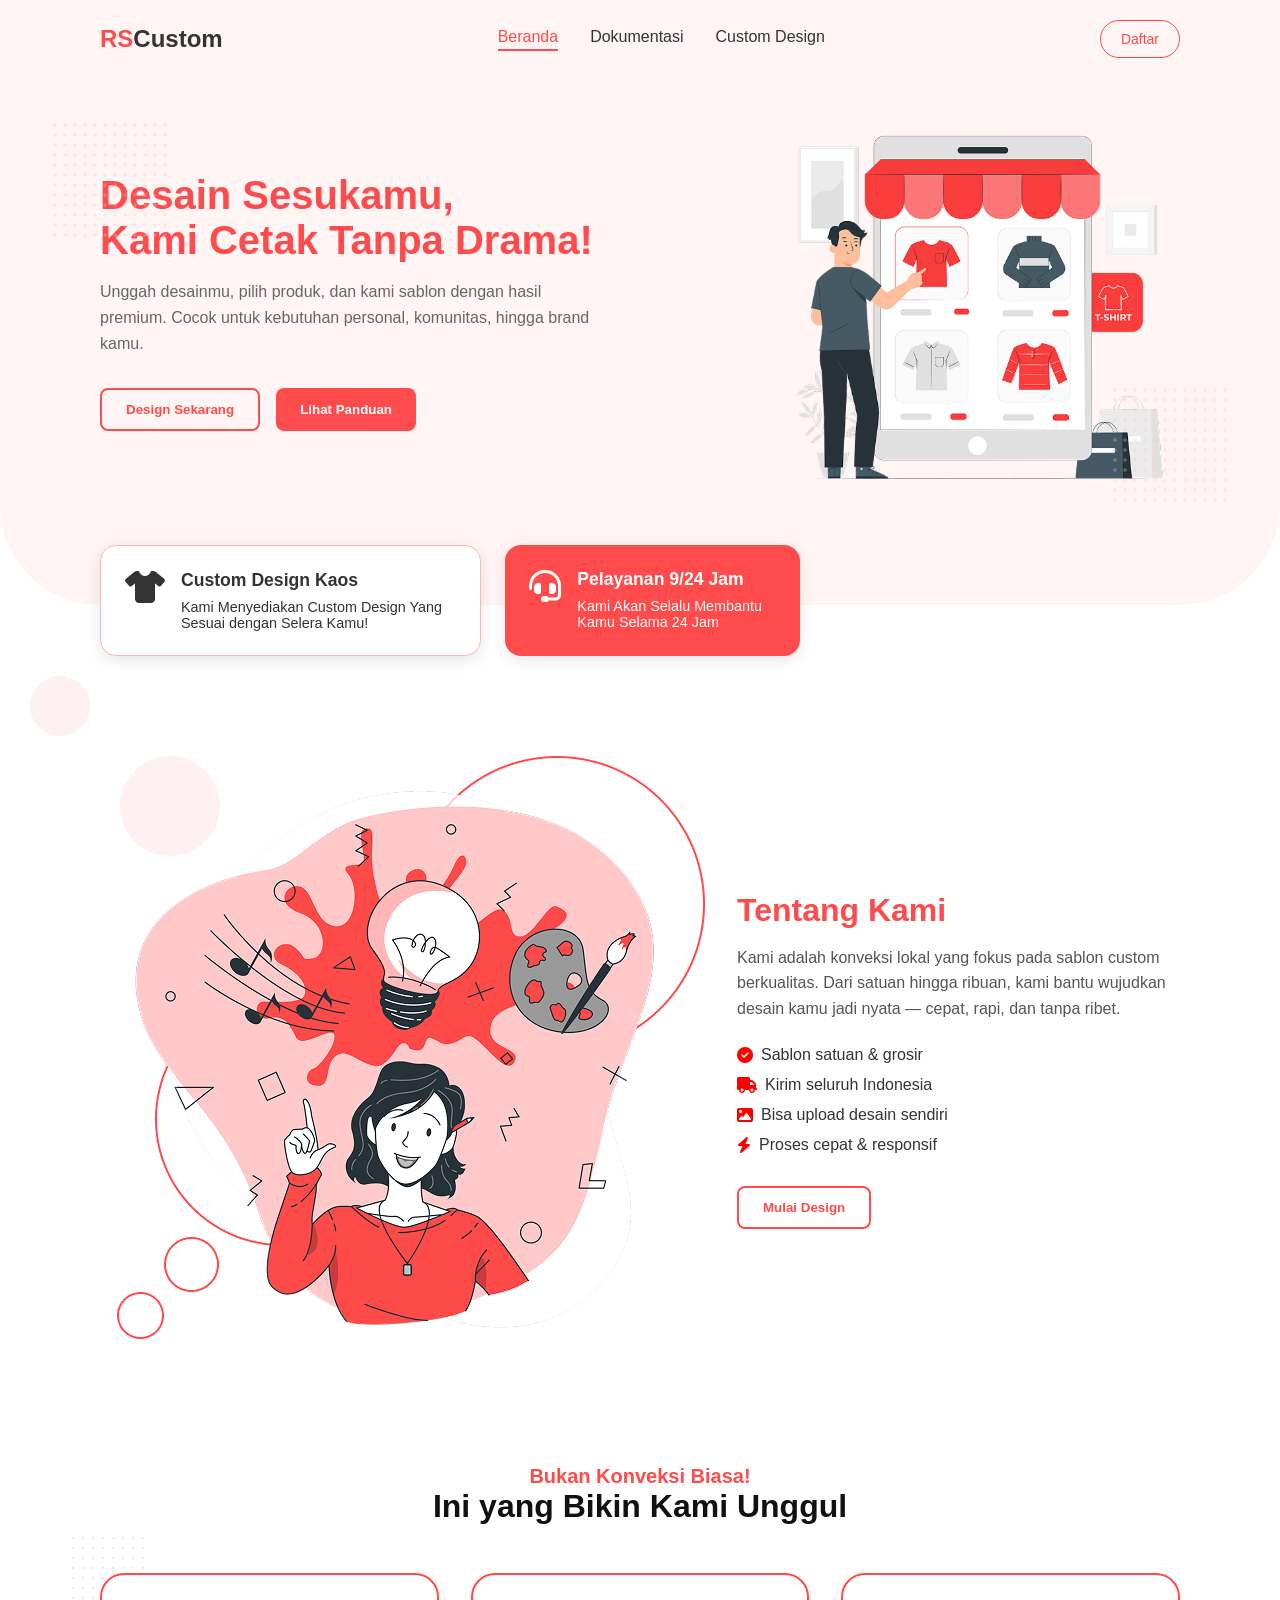
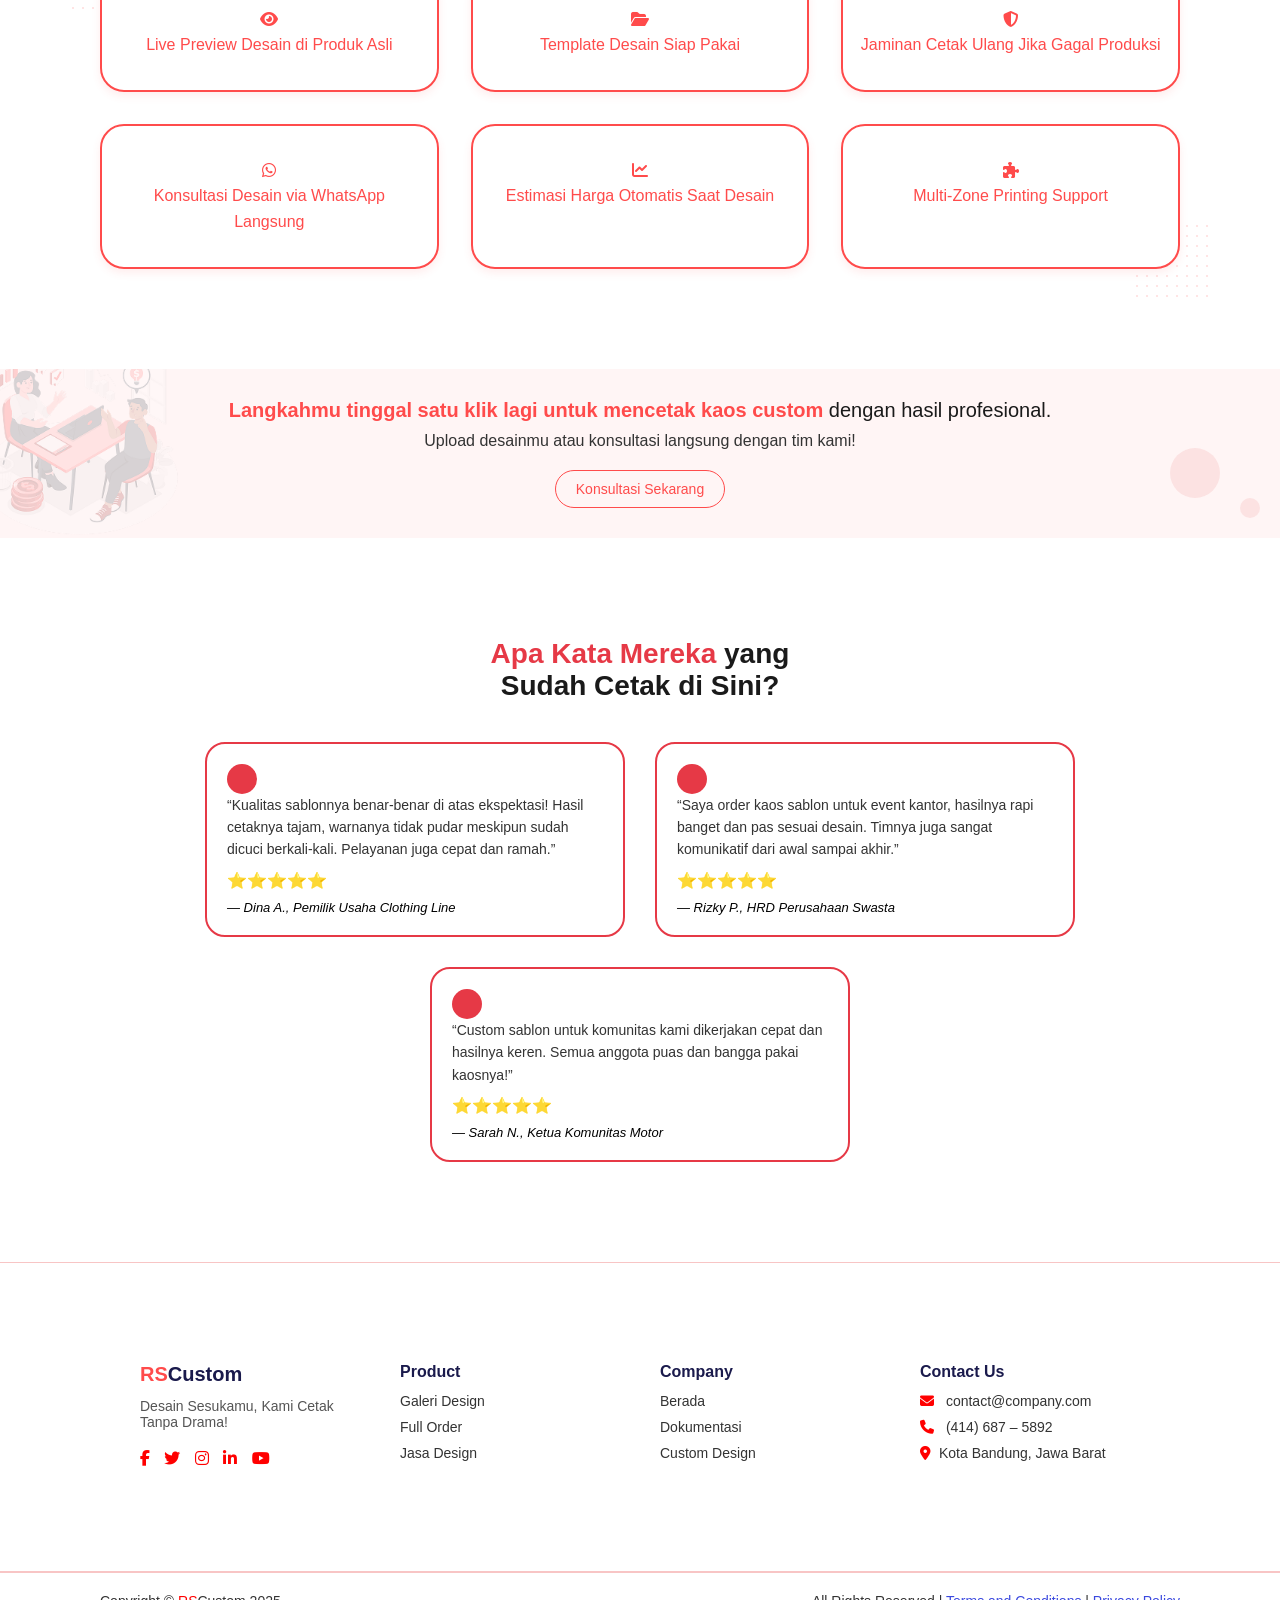
==== index.html @ 7b65262a "feat: update terbaru" ====
<!DOCTYPE html>
<html lang="en">
  <head>
    <meta charset="UTF-8" />
    <meta name="viewport" content="width=device-width, initial-scale=1.0" />
    <title>Beranda | Custom Design</title>
    <link href="./css/style.css" rel="stylesheet" />
    <link href="./css/custom.css" rel="stylesheet" />
    <link href="https://unpkg.com/aos@2.3.1/dist/aos.css" rel="stylesheet" />
    <link
      rel="stylesheet"
      href="https://cdnjs.cloudflare.com/ajax/libs/font-awesome/6.5.0/css/all.min.css"
    />
  </head>
  <body>
    <!--Navbar-->
    <header>
      <nav>
        <div class="logo"><span class="span-logo">RS</span>Custom</div>
        <div class="menu">
          <a href="index.html">Beranda</a>
          <a href="dokumentasi.html">Dokumentasi</a>
          <a href="customDesign.html">Custom Design</a>
        </div>
        <button class="cta-button">Daftar</button>
      </nav>
    </header>

    <!--Hero Section-->
    <section class="hero-section">
      <span class="dot top-left"></span>
      <span class="dot behind-image"></span>

      <div class="hero-text">
        <h1>Desain Sesukamu,<br />Kami Cetak Tanpa Drama!</h1>
        <p>
          Unggah desainmu, pilih produk, dan kami sablon dengan hasil premium.
          Cocok untuk kebutuhan personal, komunitas, hingga brand kamu.
        </p>
        <div class="buttons">
          <button class="btn-outline">Design Sekarang</button>
          <button class="btn-primary">Lihat Panduan</button>
        </div>
      </div>
      <div class="hero-image">
        <img src="./assets/shope.png" alt="Hero Illustration" />
      </div>
    </section>

    <!-- Cards -->
    <div class="cards-hero">
      <div class="card">
        <div class="icon red-icon-bg">
          <i class="fas fa-tshirt"></i>
        </div>
        <div class="text">
          <h3>Custom Design Kaos</h3>
          <p>Kami Menyediakan Custom Design Yang Sesuai dengan Selera Kamu!</p>
        </div>
      </div>
      <div class="card red">
        <div class="icon red-icon-bg">
          <i class="fas fa-headset"></i>
        </div>
        <div class="text">
          <h3>Pelayanan 9/24 Jam</h3>
          <p>Kami Akan Selalu Membantu Kamu Selama 24 Jam</p>
        </div>
      </div>
    </div>

    <!--Tentang Section-->
    <section class="tentang-section">
      <span class="dot-blob size-1 pos-a" data-aos="fade-up"></span>
      <span class="dot-blob size-2 pos-b" data-aos="fade-up"></span>
      <span class="dot-blob size-3 pos-c" data-aos="fade-up"></span>

      <div class="tentang-container">
        <div class="tentang-image" data-aos="fade-up">
          <img src="./assets/tentang.png" alt="Tentang Kami" />
        </div>
        <div class="tentang-text">
          <h2 data-aos="fade-up">Tentang Kami</h2>
          <p data-aos="fade-up">
            Kami adalah konveksi lokal yang fokus pada sablon custom
            berkualitas. Dari satuan hingga ribuan, kami bantu wujudkan desain
            kamu jadi nyata — cepat, rapi, dan tanpa ribet.
          </p>
          <ul class="tentang-list" data-aos="fade-up">
            <li><i class="fas fa-check-circle"></i> Sablon satuan & grosir</li>
            <li><i class="fas fa-truck"></i> Kirim seluruh Indonesia</li>
            <li><i class="fas fa-image"></i> Bisa upload desain sendiri</li>
            <li><i class="fas fa-bolt"></i> Proses cepat & responsif</li>
          </ul>
          <button class="btn-outline" data-aos="fade-up">Mulai Design</button>
        </div>
      </div>
    </section>

    <!-- Fitur Section -->
    <section class="fitur-section">
      <div class="fitur-container">
        <div class="fitur-header" data-aos="fade-up">
          <h3><span>Bukan Konveksi Biasa!</span></h3>
          <h2>Ini yang Bikin Kami Unggul</h2>
        </div>

        <div class="fitur-grid">
          <div class="fitur-card" data-aos="fade-up">
            <i class="fas fa-eye"></i><br />
            Live Preview Desain di Produk Asli
          </div>
          <div class="fitur-card" data-aos="fade-up">
            <i class="fas fa-folder-open"></i><br />
            Template Desain Siap Pakai
          </div>
          <div class="fitur-card" data-aos="fade-up">
            <i class="fas fa-shield-alt"></i><br />
            Jaminan Cetak Ulang Jika Gagal Produksi
          </div>
          <div class="fitur-card" data-aos="fade-up">
            <i class="fab fa-whatsapp"></i><br />
            Konsultasi Desain via WhatsApp Langsung
          </div>
          <div class="fitur-card" data-aos="fade-up">
            <i class="fas fa-chart-line"></i><br />
            Estimasi Harga Otomatis Saat Desain
          </div>
          <div class="fitur-card" data-aos="fade-up">
            <i class="fas fa-puzzle-piece"></i><br />
            Multi-Zone Printing Support
          </div>
        </div>

        <!-- Dot Background -->
        <div class="dot-pattern left"></div>
        <div class="dot-pattern right"></div>
      </div>
    </section>

    <!-- CTA Section -->
    <section class="cta-section">
      <div class="cta-content">
        <h2 data-aos="fade-up">
          <span class="highlight"
            >Langkahmu tinggal satu klik lagi untuk mencetak kaos custom</span
          >
          dengan hasil profesional.
        </h2>
        <p data-aos="fade-up">Upload desainmu atau konsultasi langsung dengan tim kami!</p>
        <button class="cta-button" data-aos="fade-up">Konsultasi Sekarang</button>
      </div>

      <img
        src="./assets/consult.png"
        alt="Ilustrasi Konsultasi"
        class="cta-image"
      />

      <div class="bubble-group">
        <div class="bubble small"></div>
        <div class="bubble medium"></div>
        <div class="bubble large"></div>
      </div>
    </section>

    <!-- Testimoni Section -->
    <section class="testimoni-section">
      <div class="testimoni-header">
        <h2 data-aos="fade-up">
          <span class="highlight">Apa Kata Mereka</span> yang<br />Sudah Cetak
          di Sini?
        </h2>
      </div>

      <div class="testimoni-list">
        <!-- Testimoni 1 -->
        <div class="testimoni-card"data-aos="fade-up">
          <div class="circle"></div>
          <p class="message">
            “Kualitas sablonnya benar-benar di atas ekspektasi! Hasil cetaknya
            tajam, warnanya tidak pudar meskipun sudah dicuci berkali-kali.
            Pelayanan juga cepat dan ramah.”
          </p>
          <div class="rating">⭐⭐⭐⭐⭐</div>
          <p class="author">— Dina A., Pemilik Usaha Clothing Line</p>
        </div>

        <!-- Testimoni 2 -->
        <div class="testimoni-card" data-aos="fade-up">
          <div class="circle"></div>
          <p class="message">
            “Saya order kaos sablon untuk event kantor, hasilnya rapi banget dan
            pas sesuai desain. Timnya juga sangat komunikatif dari awal sampai
            akhir.”
          </p>
          <div class="rating">⭐⭐⭐⭐⭐</div>
          <p class="author">— Rizky P., HRD Perusahaan Swasta</p>
        </div>

        <!-- Testimoni 3 -->
        <div class="testimoni-card" data-aos="fade-up">
          <div class="circle"></div>
          <p class="message">
            “Custom sablon untuk komunitas kami dikerjakan cepat dan hasilnya
            keren. Semua anggota puas dan bangga pakai kaosnya!”
          </p>
          <div class="rating">⭐⭐⭐⭐⭐</div>
          <p class="author">— Sarah N., Ketua Komunitas Motor</p>
        </div>
      </div>
    </section>

    <!-- Contact Section -->
    <section class="contact-section">
      <div class="container">
        <div class="footer-grid">
          <!-- Logo & Social Media -->
          <div class="footer-col">
            <h3 class="logo"><span class="footer-span">RS</span>Custom</h3>
            <p>Desain Sesukamu, Kami Cetak Tanpa Drama!</p>
            <div class="social-icons">
              <a href="#" title="Facebook"><i class="fab fa-facebook-f"></i></a>
              <a href="#" title="Twitter"><i class="fab fa-twitter"></i></a>
              <a href="#" title="Instagram"><i class="fab fa-instagram"></i></a>
              <a href="#" title="LinkedIn"
                ><i class="fab fa-linkedin-in"></i
              ></a>
              <a href="#" title="YouTube"><i class="fab fa-youtube"></i></a>
            </div>
          </div>

          <!-- Product Links -->
          <div class="footer-col">
            <h4>Product</h4>
            <ul>
              <li><a href="#">Galeri Design</a></li>
              <li><a href="#">Full Order</a></li>
              <li><a href="#">Jasa Design</a></li>
            </ul>
          </div>

          <!-- Company Links -->
          <div class="footer-col">
            <h4>Company</h4>
            <ul>
              <li><a href="#">Berada</a></li>
              <li><a href="#">Dokumentasi</a></li>
              <li><a href="#">Custom Design</a></li>
            </ul>
          </div>

          <!-- Contact Info -->
          <div class="footer-col">
            <h4>Contact Us</h4>
            <ul class="contact-info">
              <li><i class="fas fa-envelope"></i> contact@company.com</li>
              <li><i class="fas fa-phone"></i> (414) 687 – 5892</li>
              <li>
                <i class="fas fa-map-marker-alt"></i>Kota Bandung, Jawa Barat
              </li>
            </ul>
          </div>
        </div>
      </div>
    </section>

    <!-- Footer -->
    <footer class="footer-section">
      <div class="container-footer footer-bottom">
        <p>Copyright © <span class="footer-text">RS</span>Custom 2025</p>
        <p>
          All Rights Reserved | <a href="#">Terms and Conditions</a> |
          <a href="#">Privacy Policy</a>
        </p>
      </div>
    </footer>

    <!--Script-->
    <script src="./js/index.js"></script>
    <script src="https://unpkg.com/aos@2.3.1/dist/aos.js"></script>
    <script>
      AOS.init(
        {
            duration: 400,
            easing: 'ease',
            once: false,
            delay: 0,
        }
      );
    </script>
  </body>
</html>
---- css/style.css ----
body {
    background-color: #fff;
    color: #333;
    font-family: Arial, sans-serif;
}

.hero-section {
    background-color: #fff5f5;
    border-bottom-left-radius: 100px;
    border-bottom-right-radius: 100px;
    padding: 100px;
    display: flex;
    justify-content: space-between;
    align-items: center;
    flex-wrap: wrap;
    position: relative;
    overflow: hidden;
}

.hero-text {
    max-width: 500px;
}

.hero-text h1 {
    font-size: 2.5rem;
    color: #FF4B4B;
    margin-bottom: 1rem;
}

.hero-text p {
    font-size: 1rem;
    color: #666;
    margin-bottom: 2rem;
    line-height: 1.6;
}

.hero-section .dot {
    position: absolute;
    background-image: radial-gradient(#ffc2c2 20%, transparent 30%);
    background-size: 10px 10px;
    width: 120px;
    height: 120px;
    opacity: 0.3;
    z-index: 0;
}

.hero-section .dot.top-left {
    top: 120px;
    left: 50px;
}

.hero-section .dot.behind-image {
    right: 50px;
    bottom: 100px;
}

.buttons {
    display: flex;
    gap: 1rem;
}

.btn-primary {
    background-color: #FF4B4B;
    color: white;
    padding: 0.75rem 1.5rem;
    border: none;
    border-radius: 8px;
    font-weight: bold;
    cursor: pointer;
    transition: 0.3s;
}

.btn-primary:hover {
    background-color: #e84343;
}

.btn-outline {
    background-color: white;
    color: #FF4B4B;
    padding: 0.75rem 1.5rem;
    border: 2px solid #FF4B4B;
    border-radius: 8px;
    font-weight: bold;
    cursor: pointer;
    transition: 0.3s;
}

.btn-outline:hover {
    background-color: #ffe6e6;
}

.hero-image img {
    max-width: 400px;
    width: 100%;
}

/*Cards*/

.cards-hero {
    display: flex;
    gap: 1.5rem;
    position: relative;
    z-index: 20;
    margin: -60px 0 0 100px;
    max-width: 700px;
    flex-wrap: nowrap;
}

.card {
    background-color: white;
    border-radius: 16px;
    padding: 1.5rem;
    box-shadow: 0 4px 16px rgba(0,0,0,0.1);
    display: flex;
    align-items: flex-start;
    gap: 1rem;
    border: 1px solid #ffb6b6;
    flex: 1 1 auto;
    min-width: 0;
}

.card.red {
    background-color: #FF4B4B;
    color: white;
    border: none;
}

.card .icon {
    font-size: 2rem;
}


.card .text h3 {
    font-size: 1.1rem;
    margin-bottom: 0.5rem;
}

.card .text p {
    font-size: 0.9rem;
}


/*Tentang*/

.tentang-section {
    padding: 100px;
    background-color: #fff;
    position: relative;
    z-index: 10;
}

.dot-blob {
    position: absolute;
    background-color: rgba(255, 75, 75, 0.08);
    border-radius: 50%;
    z-index: 0;
}

.size-1 { width: 60px; height: 60px; }
.size-2 { width: 100px; height: 100px; }
.size-3 { width: 160px; height: 160px; }

.pos-a { top: 20px; left: 30px; }
.pos-b { top: 100px; left: 120px; }
.pos-c { bottom: 40px; right: 80px; }

.tentang-container {
    display: flex;
    align-items: center;
    justify-content: space-between;
    gap: 2rem;
    flex-wrap: wrap;
}

.tentang-image img {
    max-width: 100%;
    height: auto;
}

.tentang-text {
    flex: 1;
    max-width: 500px;
}

.tentang-text h2 {
    font-size: 2rem;
    color: #ff4b4b;
    margin-bottom: 1rem;
}

.tentang-text p {
    font-size: 1rem;
    line-height: 1.6;
    color: #555;
    margin-bottom: 1.5rem;
}

.tentang-list {
    list-style: none;
    padding: 0;
    margin: 0 0 2rem 0;
}

.tentang-list li {
    font-size: 1rem;
    margin-bottom: 0.75rem;
    display: flex;
    align-items: center;
    gap: 0.5rem;
}

.tentang-list i {
    color: red
}

.btn-outline {
    border: 2px solid #ff4b4b;
    padding: 0.75rem 1.5rem;
    border-radius: 8px;
    background: transparent;
    color: #ff4b4b;
    font-weight: bold;
    cursor: pointer;
    transition: 0.3s;
}

.btn-outline:hover {
    background-color: #ff4b4b;
    color: #fff;
}

/*Fitur*/

.fitur-section {
  position: relative;
  padding: 100px ;
  padding-top:0px;
  background-color: #fff;
  overflow: hidden;
  z-index: 1;
}

.fitur-container {
  max-width: 1200px;
  margin: 0 auto;
  position: relative;
}

.fitur-header {
  text-align: center;
  margin-bottom: 3rem;
}

.fitur-header h3 span {
  color: #ff4b4b;
  font-weight: 700;
  font-size: 1.25rem;
}

.fitur-header h2 {
  font-size: 2rem;
  font-weight: 600;
  color: #111;
}

.fitur-grid {
  display: grid;
  grid-template-columns: repeat(auto-fit, minmax(280px, 1fr));
  gap: 2rem;
  z-index: 1;
  position: relative;
}

.fitur-card {
  background-color: white;
  border: 2px solid #ff4b4b;
  border-radius: 1.5rem;
  text-align: center;
  padding: 2rem 1rem;
  font-weight: 500;
  color: #ff4b4b;
  box-shadow: 0 4px 8px rgba(255, 75, 75, 0.1);
  transition: transform 0.3s;
  line-height: 1.6;
}

.fitur-card:hover {
  transform: translateY(-5px);
}

.dot-pattern {
  position: absolute;
  width: 80px;
  height: 80px;
  background-image: radial-gradient(rgba(255, 75, 75, 0.15) 20%, transparent 20%);
  background-size: 10px 10px;
  z-index: 0;
}

.dot-pattern.left {
  top: 100px;
  left: 0;
  transform: translate(-40%, -40%);
}

.dot-pattern.right {
  bottom: 0;
  right: 0;
  transform: translate(40%, 40%);
}

/*Testimoni*/

.testimoni-section {
  background-color: #fff;
  padding: 100px 100px;
  text-align: center;
}

.testimoni-header h2 {
  font-size: 28px;
  margin-bottom: 40px;
  color: #1a1a1a;
}

.testimoni-header .highlight {
  color: #e63946;
  font-weight: bold;
}

.testimoni-list {
  display: flex;
  flex-wrap: wrap;
  justify-content: center;
  gap: 30px;
}

.testimoni-card {
  border: 2px solid #e63946;
  border-radius: 20px;
  padding: 20px;
  max-width: 420px;
  text-align: left;
  position: relative;
  background-color: white;
}

.circle {
  width: 30px;
  height: 30px;
  background-color: #e63946;
  border-radius: 50%;
  position: absolute;
  top: 20px;
  left: 20px;
}

.message {
  font-size: 14px;
  line-height: 1.6;
  color: #333;
  margin: 30px 0 10px 0;
}

.rating {
  font-size: 16px;
  color: #f4b400;
  margin-bottom: 10px;
}

.author {
  font-size: 13px;
  font-style: italic;
  color: #000;
}
---- css/custom.css ----
* {
    margin: 0;
    padding: 0;
    box-sizing: border-box;
    font-family: Arial, Helvetica, sans-serif;
}

/*Navbar*/

header {
  width: 100%;
  position: fixed;;
  top: 0;
  z-index: 999;
  background-color: transparent;
  transition: background-color 0.3s ease, box-shadow 0.3s ease;
}

header.scrolled {
  background-color: #ffffff;
  box-shadow: 0 2px 4px rgba(0,0,0,0.1);
}

nav {
    max-width: auto;
    margin: 0 auto;
    padding: 20px 100px;
    display: flex;
    align-items: center;
    justify-content: space-between;
    flex-wrap: wrap;
}

.logo {
    font-weight: bold;
    font-size: 1.5rem;
    color: #333;
}

.span-logo{
    color: #FF4B4B;
}

.menu {
    display: flex;
    gap: 2rem;
}

.menu a {
  position: relative;
  text-decoration: none;
  color: #333;
  font-size: 1rem;
  transition: color 0.3s;
  padding-bottom: 5px;
}

.menu a::after {
  content: '';
  position: absolute;
  left: 0;
  bottom: 0;
  height: 2px;
  width: 0;
  background-color: #FF4B4B;
  transition: width 0.3s ease-in-out;
}

.menu a:hover::after {
  width: 100%;
}

.menu a.active {
  color: #FF4B4B;
}

.menu a.active::after {
  content: '';
  position: absolute;
  left: 0;
  bottom: 0;
  height: 2px;
  width: 100%;
  background-color: #FF4B4B;
}

.cta-button {
    background-color: transparent;
    color: #FF4B4B;
    padding: 10px 50px;
    border: 2px solid #FF4B4B;
    border-radius: 10px;
    font-size: 1rem;
    cursor: pointer;
    transition: background-color 0.3s, color 0.3s;
}

.cta-button:hover {
    background-color: #FF4B4B;
    color: white; 
}

/*CTA*/

.warp-cta{
  padding: 100px 0px;
}

.cta-section {
  position: relative;
  background-color: #fff5f5;
  padding:30px 20px;
  overflow: hidden;
  text-align: center;
}

.cta-content {
  max-width: auto;
  margin: 0 auto;
  position: relative;
  z-index: 2;
}

.cta-content h2 {
  font-size: 20px;
  font-weight: normal;
  color: #1a1a1a;
  margin-bottom: 10px;
}

.cta-content .highlight {
  color: #ff4b4b;
  font-weight: bold;
}

.cta-content p {
  font-size: 16px;
  color: #333;
  margin-bottom: 20px;
}

.cta-button {
  padding: 10px 20px;
  border: 1px solid #ff4b4b;
  background: transparent;
  color: #ff4b4b;
  border-radius: 9999px;
  cursor: pointer;
  transition: all 0.3s ease;
  font-size: 14px;
}

.cta-button:hover {
  background-color: #e63946;
  color: white;
}

.cta-image {
  position: absolute;
  bottom: 0;
  left: 0;
  width: 180px;
  z-index: 1;
}

.bubble-group {
  position: absolute;
  bottom: 0;
  right: 0;
  z-index: 1;
}

.bubble {
  position: absolute;
  background-color: #fbdada;
  border-radius: 50%;
  opacity: 0.7;
}

.bubble.small {
  width: 10px;
  height: 10px;
  top: 10px;
  right: 10px;
}

.bubble.medium {
  width: 20px;
  height: 20px;
  bottom: 20px;
  right: 20px;
}

.bubble.large {
  width: 50px;
  height: 50px;
  bottom: 40px;
  right: 60px;
}


/* Contact Section */

.contact-section {
  background: #fff;
  border-top: 1px solid #f8c5c5;
  border-bottom: 1px solid #f8c5c5;
  padding: 100px;
}

.container {
  max-width: 1200px;
  margin: 0 auto;
  padding: 0 40px;
}

.footer-grid {
  display: grid;
  grid-template-columns: repeat(auto-fit, minmax(200px, 1fr));
  gap: 40px;
}

.footer-span{
  color:#FF4B4B;
}

.footer-col h3.logo {
  font-size: 20px;
  font-weight: bold;
  color: #1a1a4c;
  margin-bottom: 12px;
}

.footer-col h4 {
  font-size: 16px;
  font-weight: bold;
  color: #1a1a4c;
  margin-bottom: 12px;
}

.footer-col p {
  font-size: 14px;
  color: #555;
  margin-bottom: 20px;
}

.footer-col ul {
  list-style: none;
  padding: 0;
}

.footer-col ul li {
  margin-bottom: 10px;
  font-size: 14px;
  color: #333;
}

.footer-col ul li a {
  text-decoration: none;
  color: #333;
  transition: color 0.3s;
}

.footer-col ul li a:hover {
  color: #e63946;
}

.contact-info i {
  margin-right: 8px;
  color: red;
}

.social-icons a {
  margin-right: 10px;
  color: red;
  font-size: 16px;
  display: inline-block;
  transition: transform 0.3s, color 0.3s;
}

.social-icons a:hover {
  color: #e63946;
  transform: scale(1.1);
}


/* Footer Section */

.footer-section {
  background: #fff;
  padding: 20px 100px;
  text-align: center;
  border-top: 1px solid #f8c5c5;
  font-size: 14px;
}

.container-footer{
  display: flex;
  flex-direction: row;
  align-items: center;
  justify-content: space-between;
  gap: 20px
}

.footer-section a {
  color: #3b49df;
  text-decoration: none;
}

.footer-text{
  color: red;
}
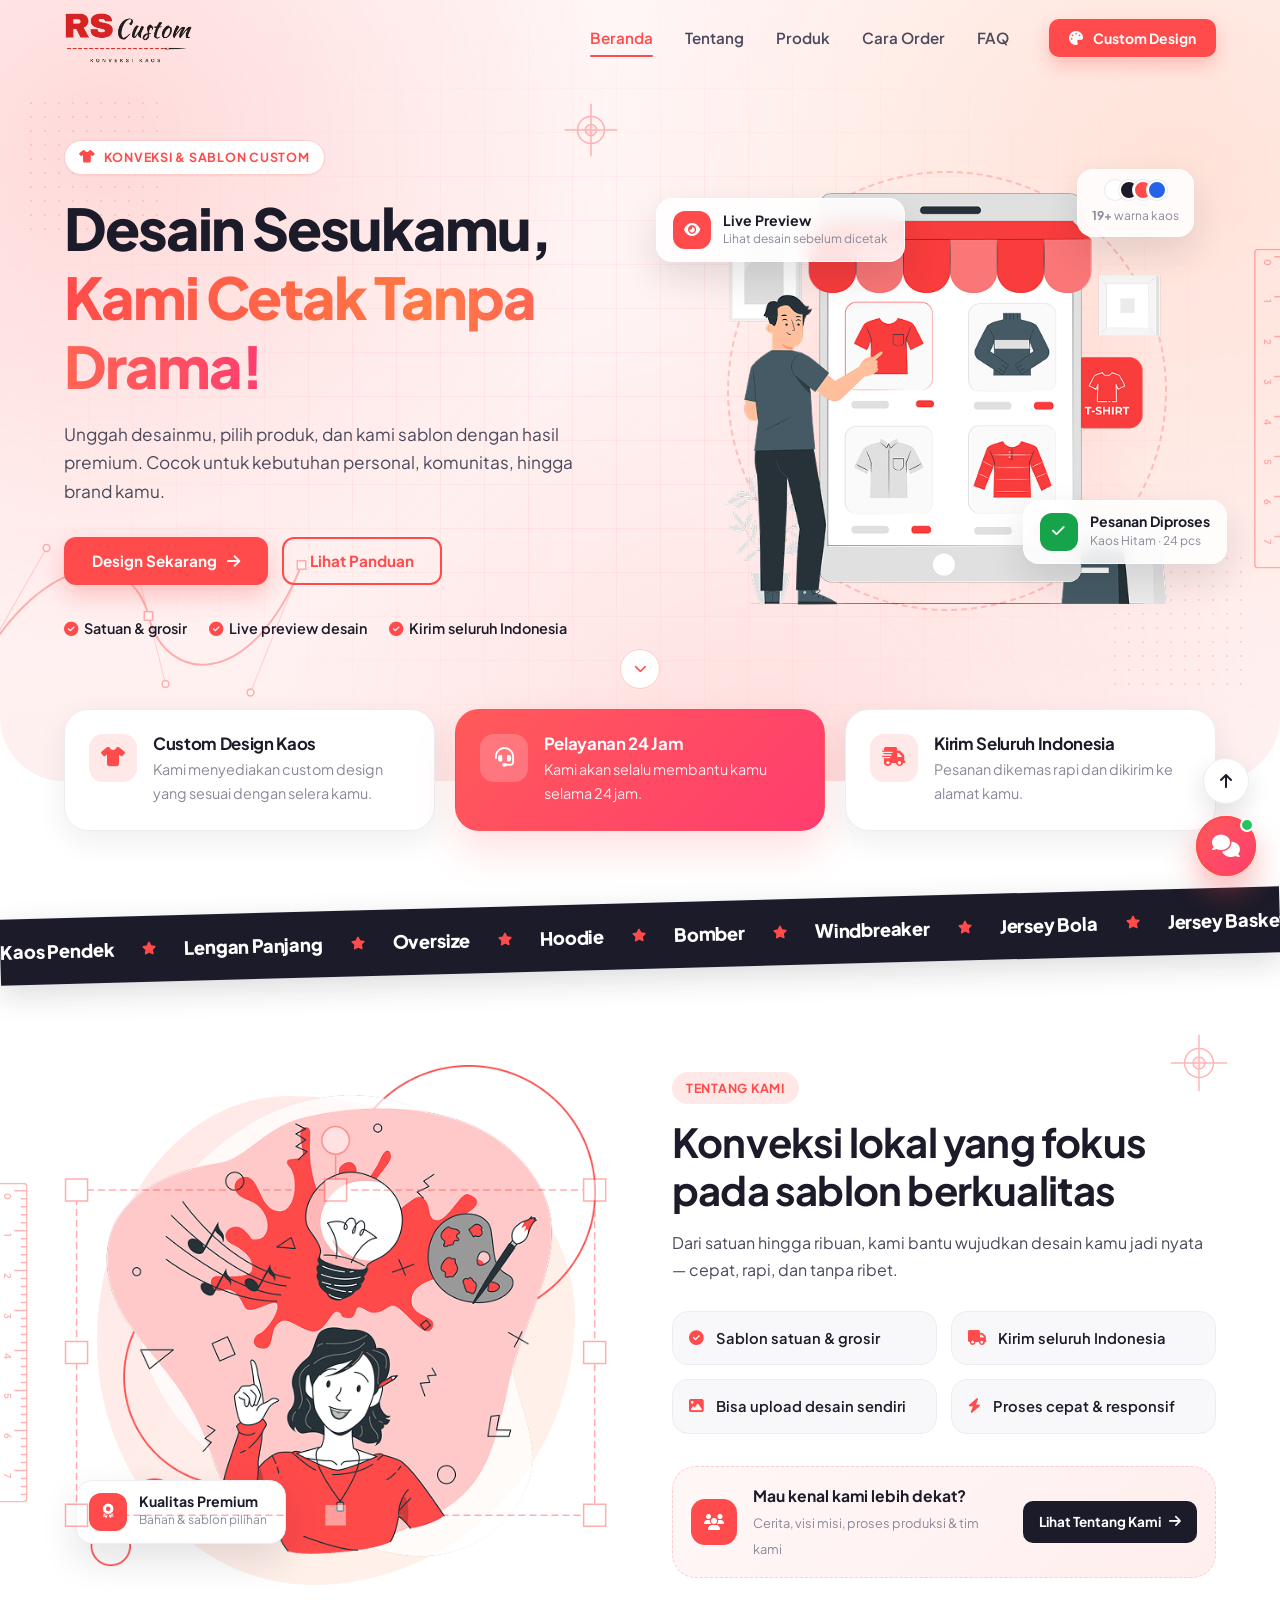
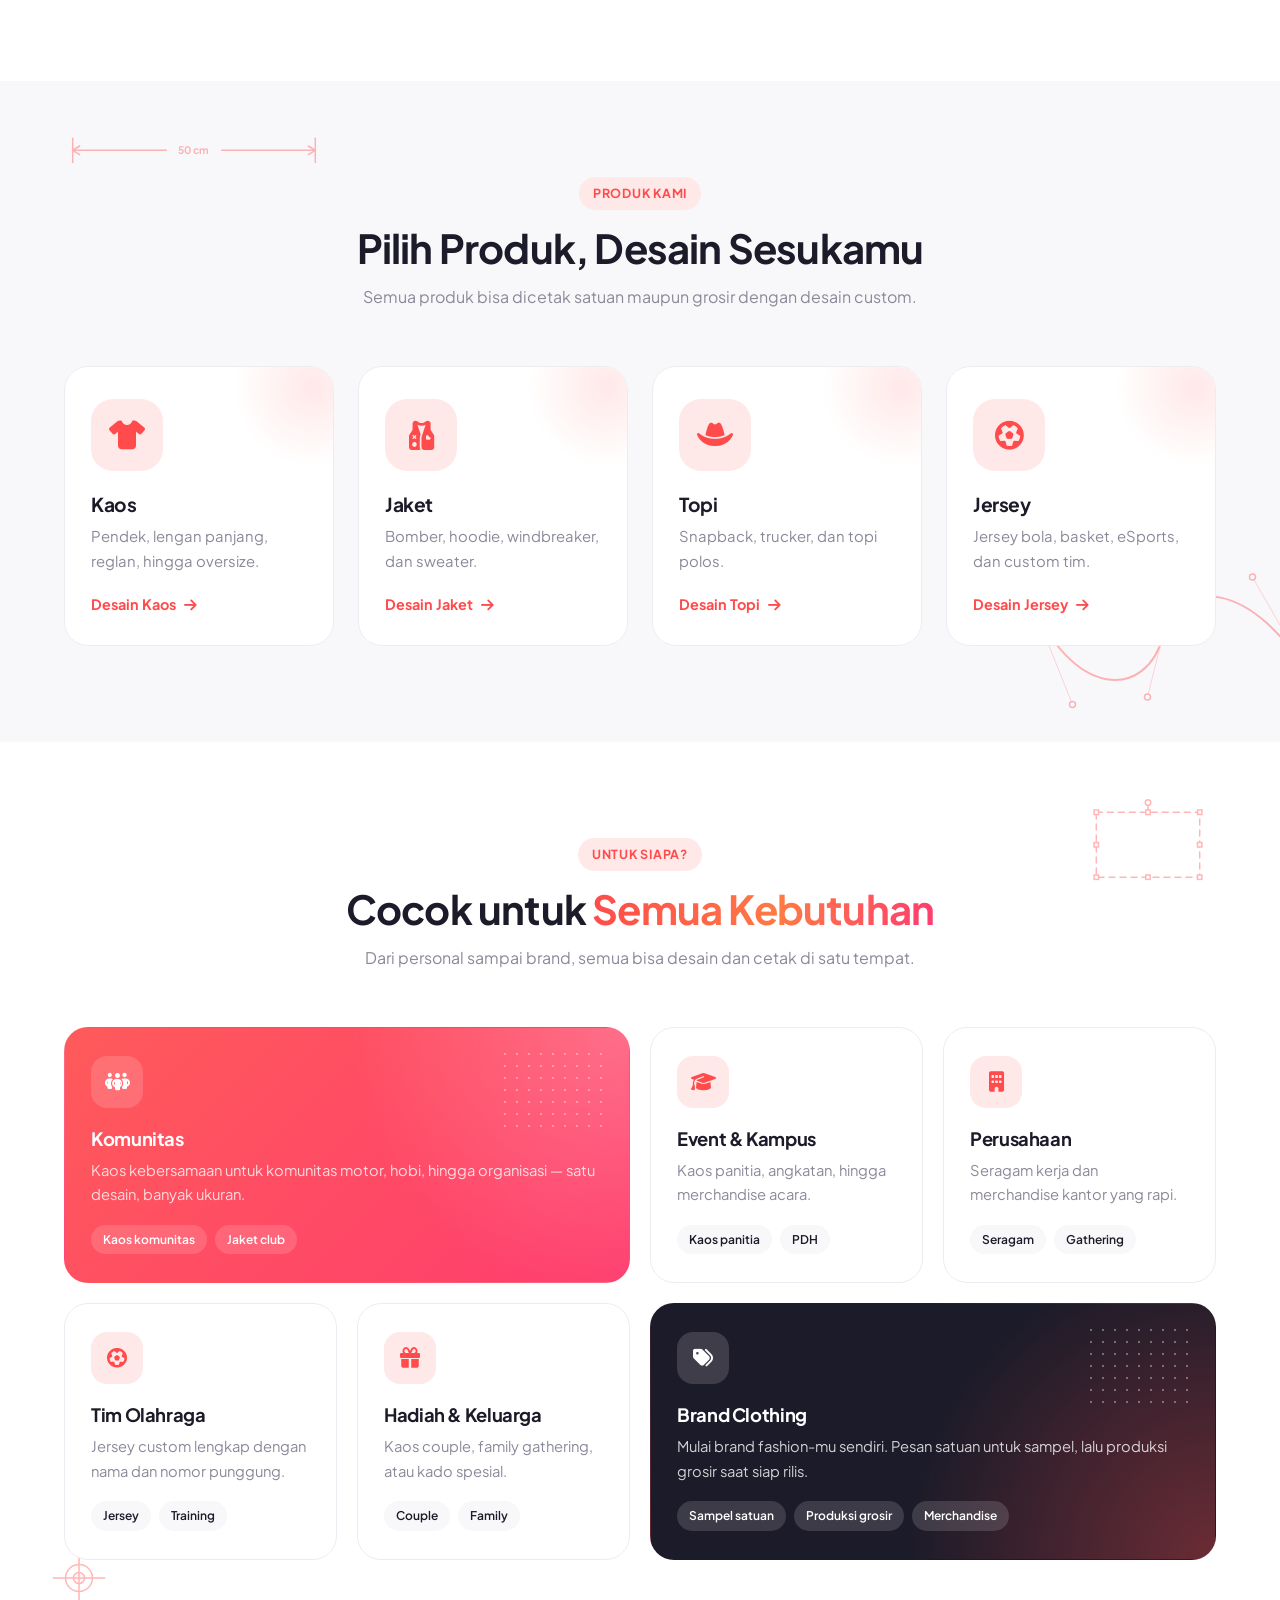
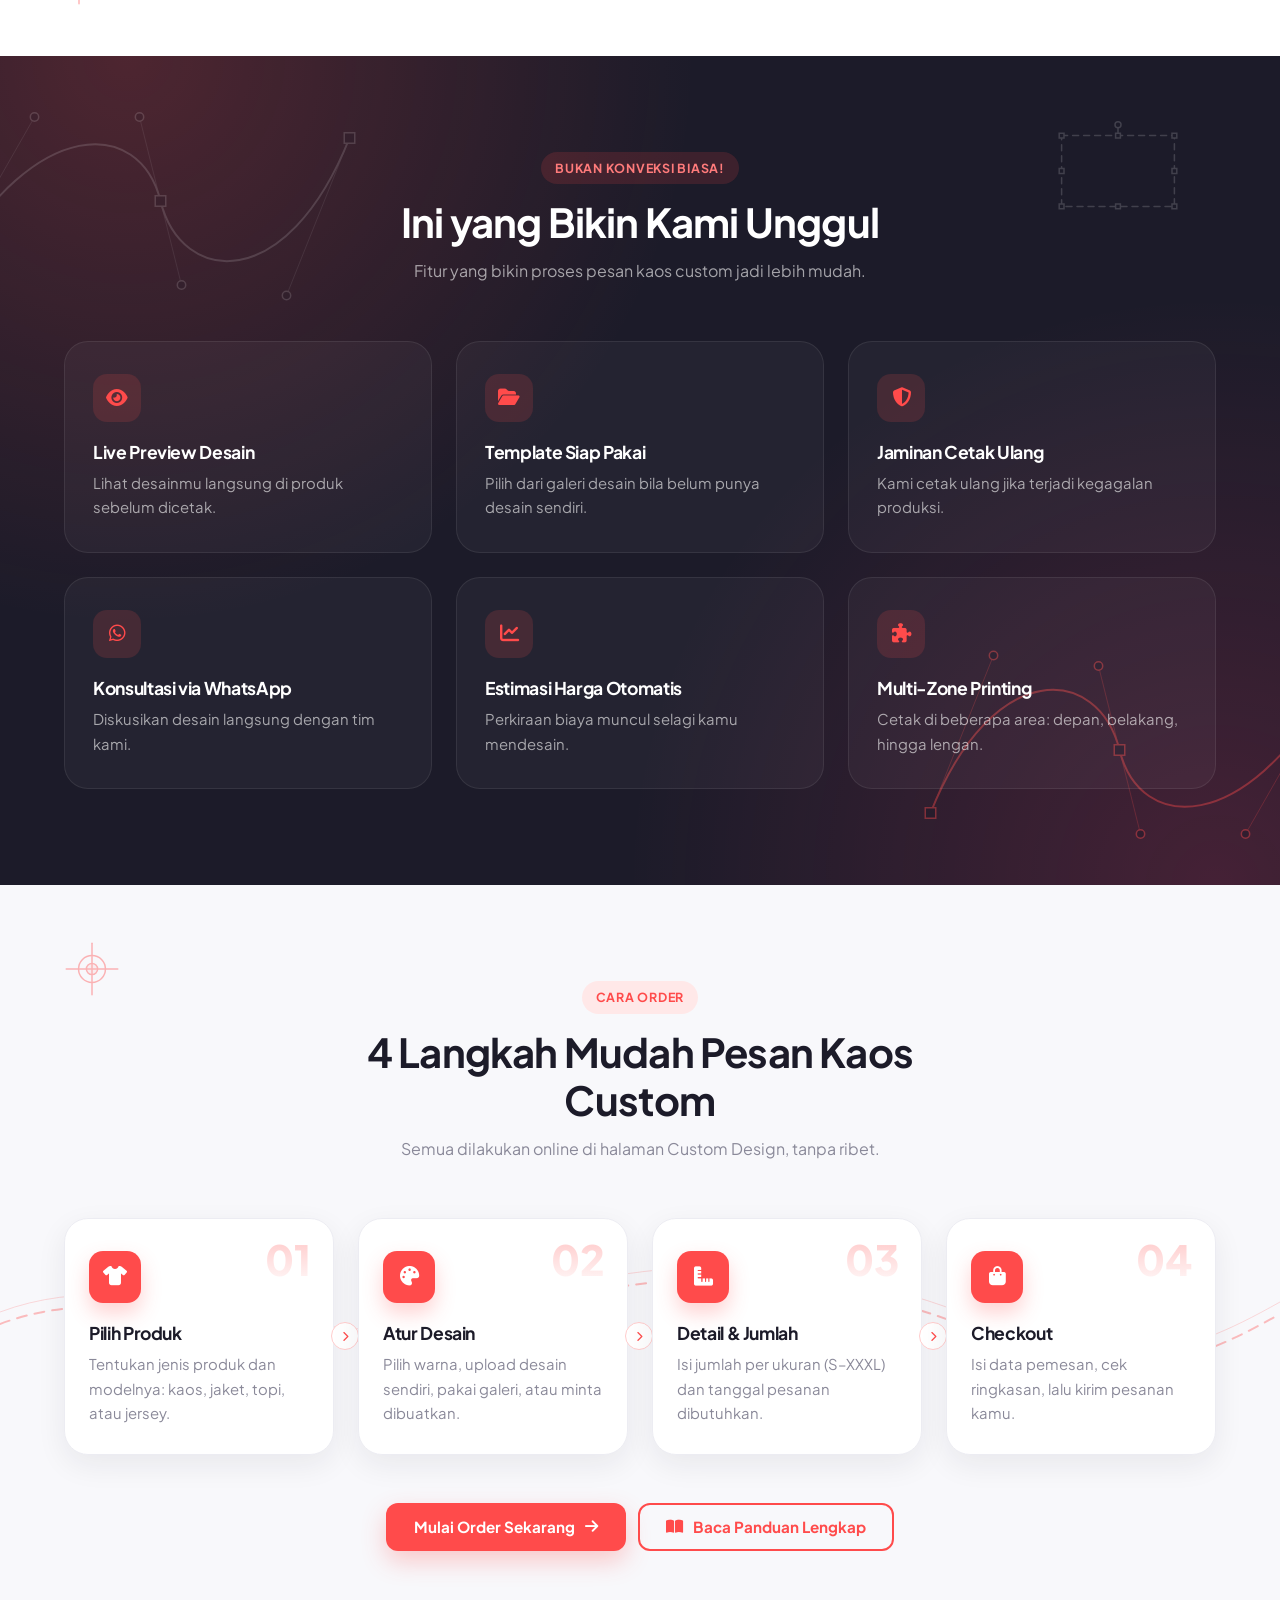
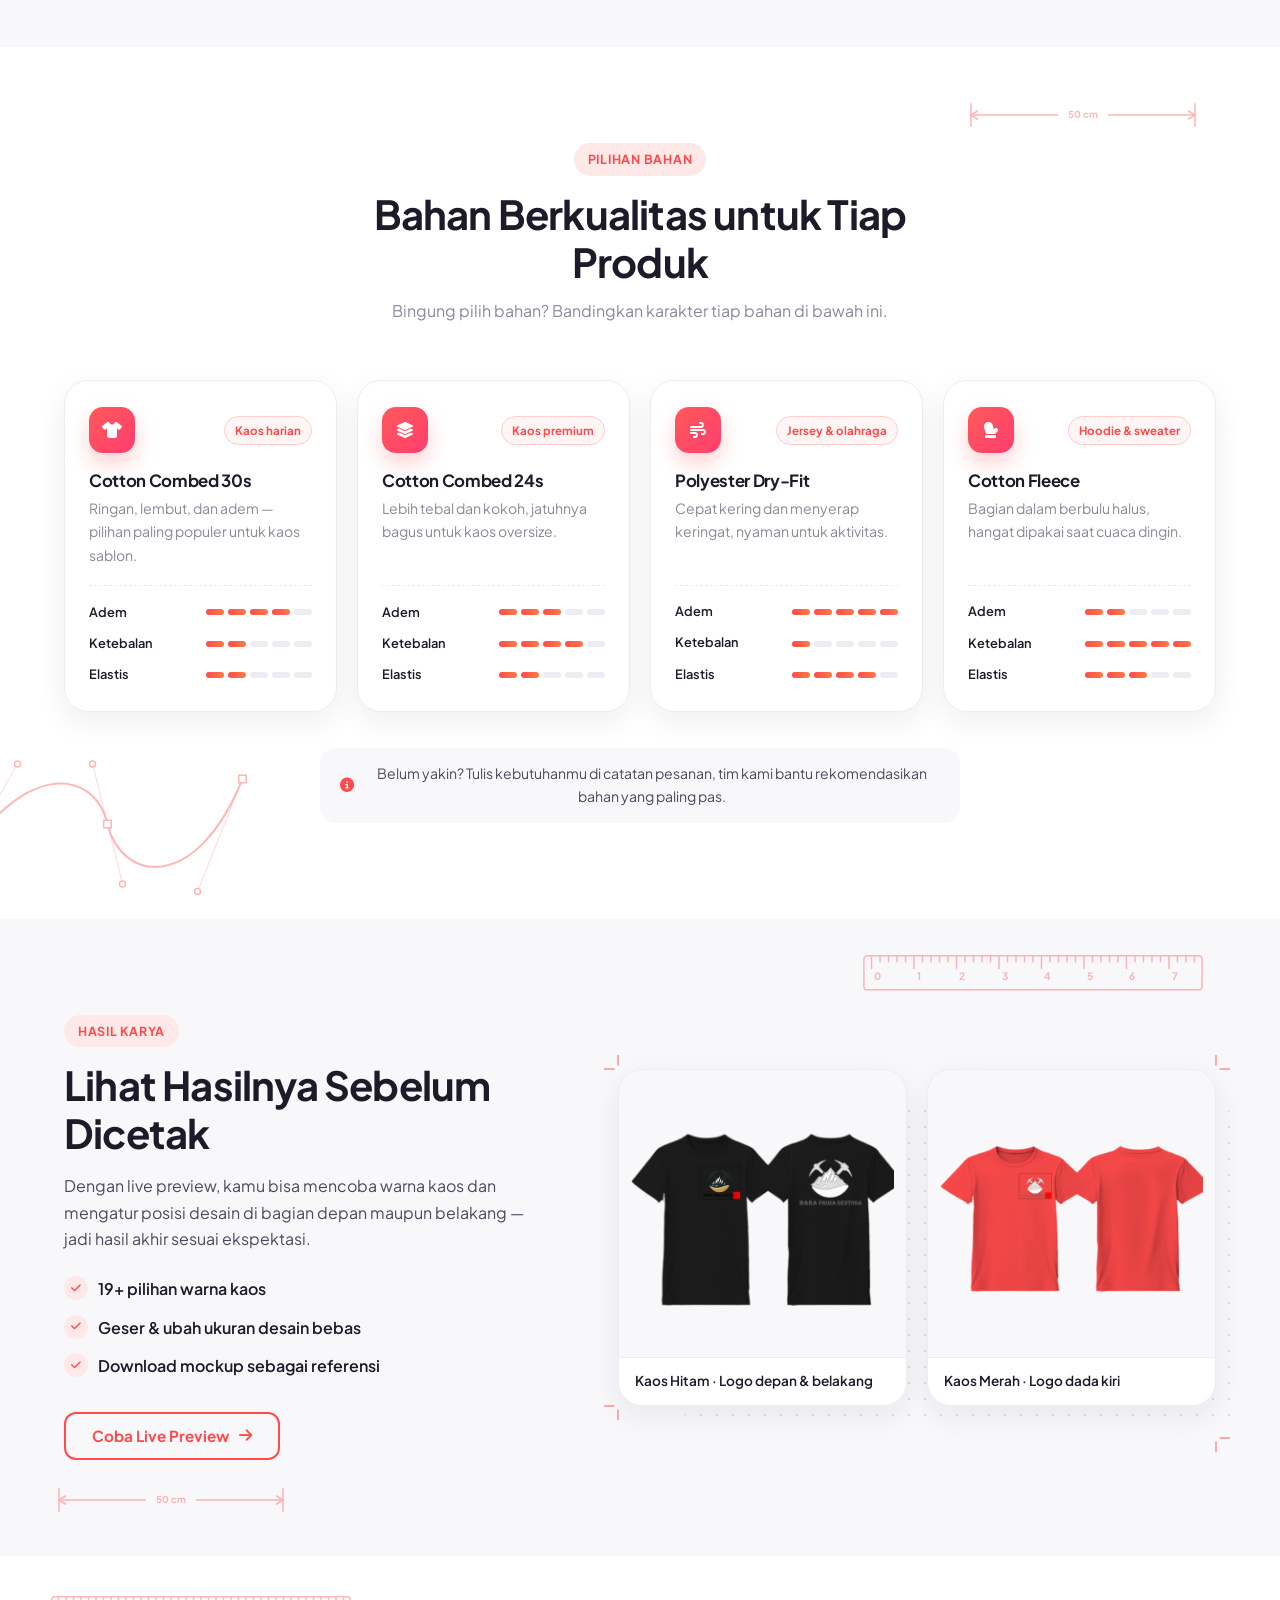
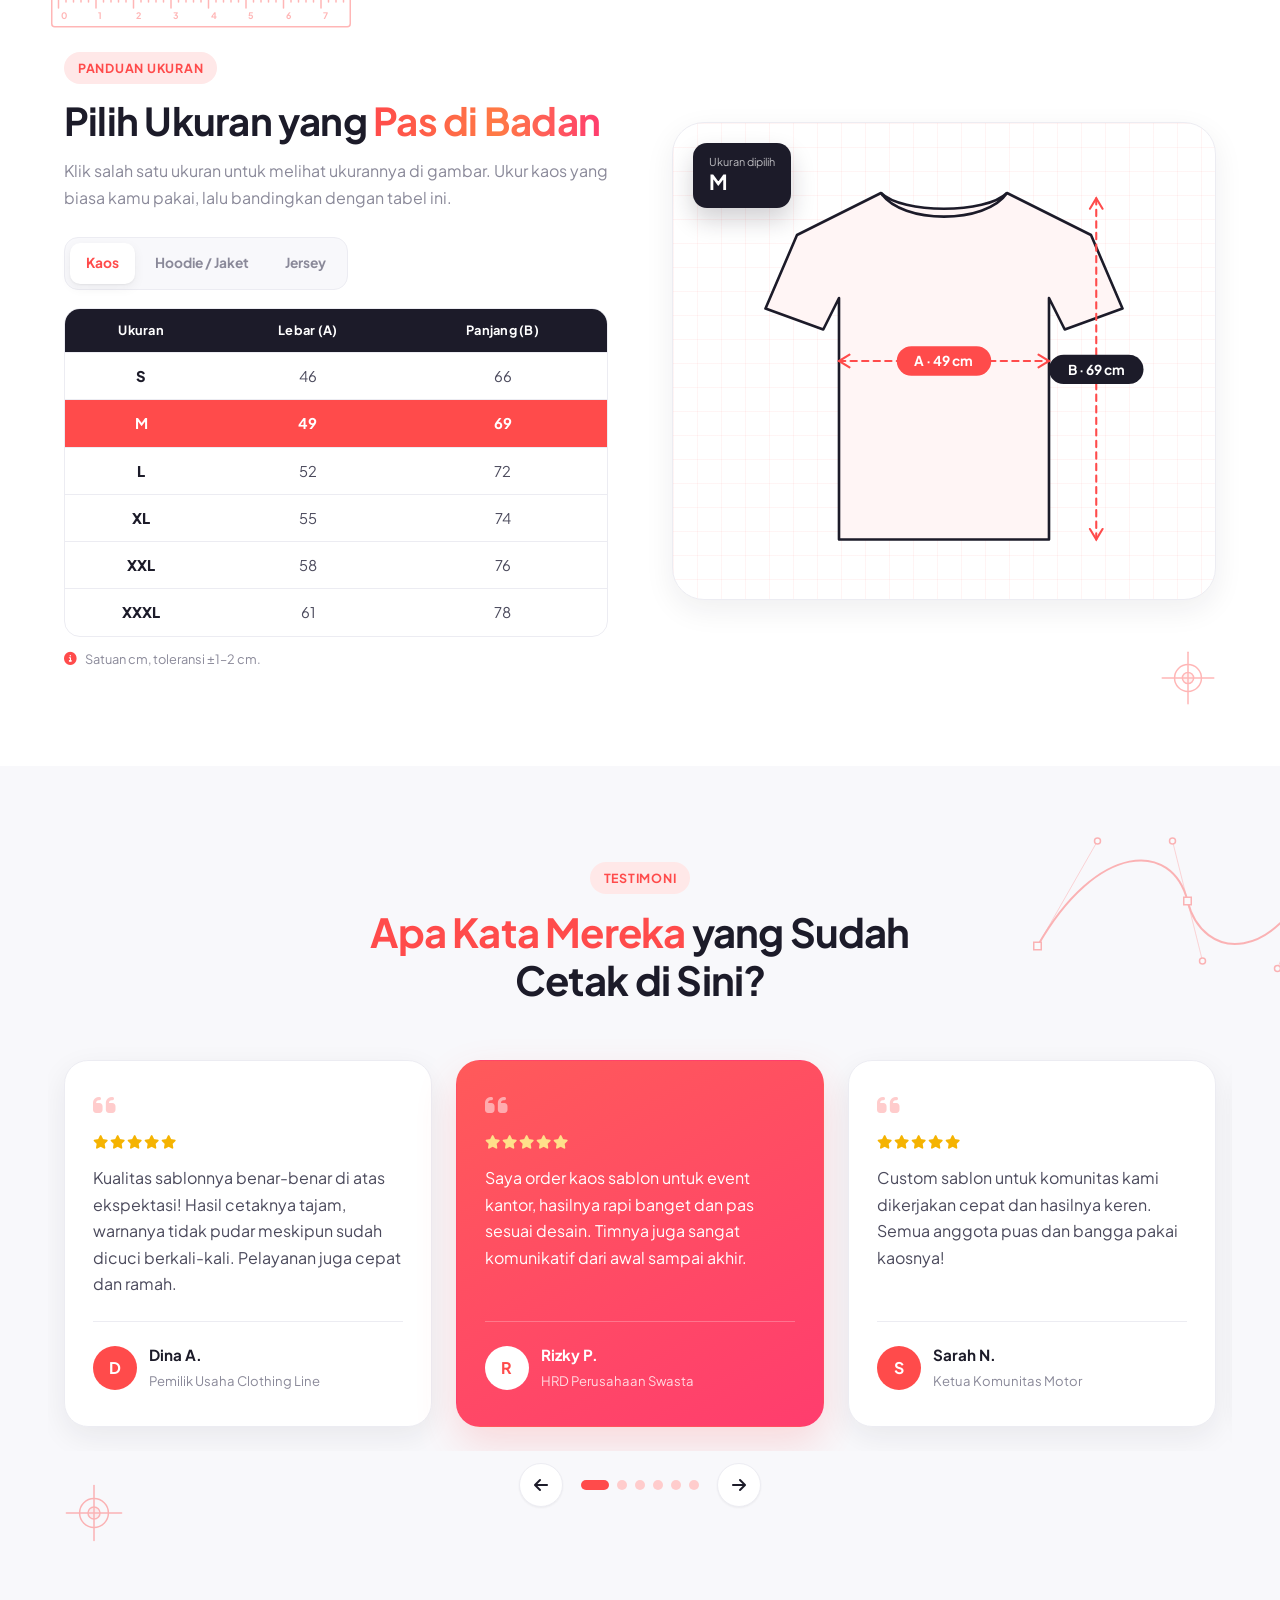
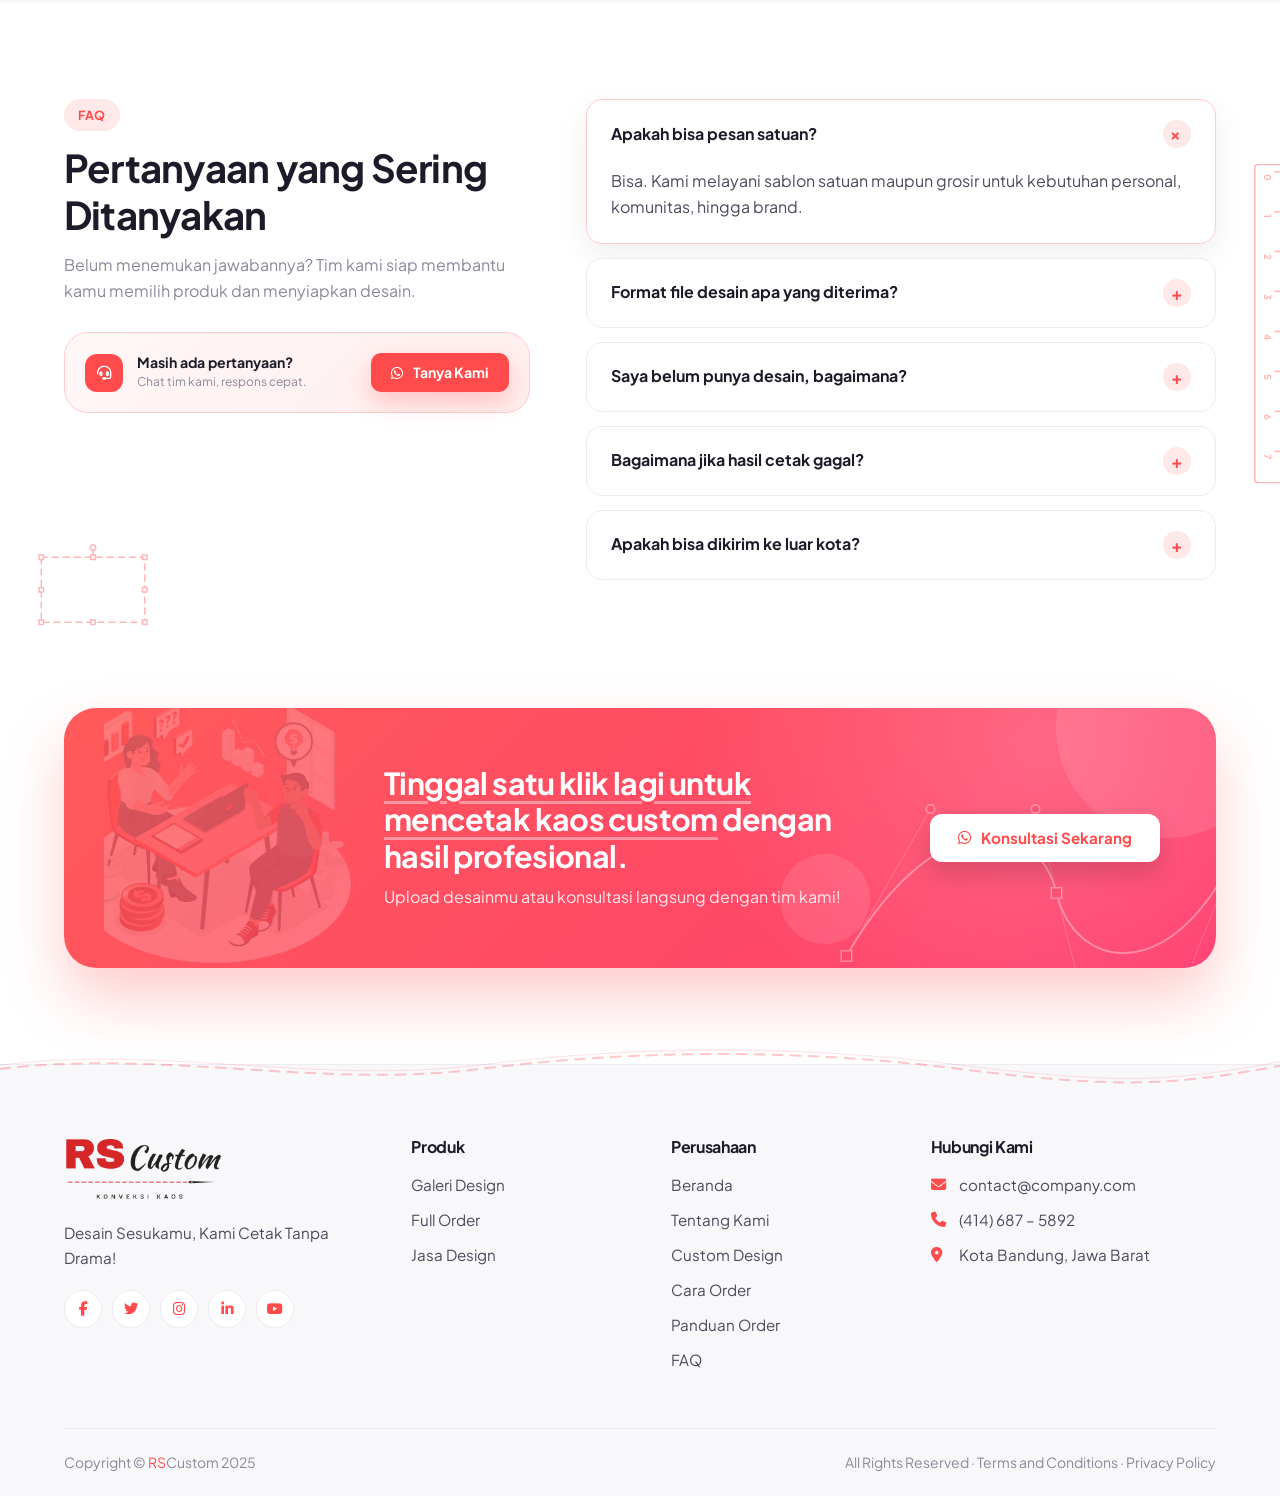
==== commit d341865a: "feat: redesign website, halaman Tentang & Panduan, dan order builder baru Beranda - Hero baru (mesh " ====
--- a/index.html
+++ b/index.html
@@ -1,293 +1,900 @@
 <!DOCTYPE html>
-<html lang="en">
+<html lang="id">
   <head>
     <meta charset="UTF-8" />
     <meta name="viewport" content="width=device-width, initial-scale=1.0" />
-    <title>Beranda | Custom Design</title>
-    <link href="./css/style.css" rel="stylesheet" />
-    <link href="./css/custom.css" rel="stylesheet" />
-    <link href="https://unpkg.com/aos@2.3.1/dist/aos.css" rel="stylesheet" />
+    <title>Beranda | RSCustom</title>
+    <meta
+      name="description"
+      content="RSCustom — konveksi & sablon custom. Desain sesukamu, kami cetak tanpa drama."
+    />
+    <link rel="icon" type="image/png" href="./assets/logo.png" />
+    <link rel="preconnect" href="https://fonts.googleapis.com" />
+    <link rel="preconnect" href="https://fonts.gstatic.com" crossorigin />
+    <link
+      href="https://fonts.googleapis.com/css2?family=Plus+Jakarta+Sans:wght@400;500;600;700;800&display=swap"
+      rel="stylesheet"
+    />
     <link
       rel="stylesheet"
       href="https://cdnjs.cloudflare.com/ajax/libs/font-awesome/6.5.0/css/all.min.css"
     />
+    <link href="https://unpkg.com/aos@2.3.1/dist/aos.css" rel="stylesheet" />
+    <link href="./css/custom.css" rel="stylesheet" />
+    <link href="./css/style.css" rel="stylesheet" />
   </head>
   <body>
-    <!--Navbar-->
-    <header>
-      <nav>
-        <div class="logo"><span class="span-logo">RS</span>Custom</div>
-        <div class="menu">
-          <a href="index.html">Beranda</a>
-          <a href="dokumentasi.html">Dokumentasi</a>
-          <a href="customDesign.html">Custom Design</a>
-        </div>
-        <button class="cta-button">Daftar</button>
+    <!-- Ornamen garis bertema alat desain (dipakai lewat <use>) -->
+    <svg class="deco-sprite" aria-hidden="true" focusable="false">
+      <symbol id="d-pen" viewBox="0 0 400 200"><g fill="none" stroke="currentColor" stroke-width="1.5" stroke-linecap="round">
+        <path vector-effect="non-scaling-stroke" d="M10 160C90 20 190 20 210 100S330 190 390 40" class="d-draw"/>
+        <line vector-effect="non-scaling-stroke" x1="10" y1="160" x2="90" y2="20" class="d-thin"/><line vector-effect="non-scaling-stroke" x1="190" y1="20" x2="230" y2="180" class="d-thin"/><line vector-effect="non-scaling-stroke" x1="330" y1="190" x2="390" y2="40" class="d-thin"/>
+        <circle vector-effect="non-scaling-stroke" cx="90" cy="20" r="4" class="d-fill"/><circle vector-effect="non-scaling-stroke" cx="190" cy="20" r="4" class="d-fill"/><circle vector-effect="non-scaling-stroke" cx="230" cy="180" r="4" class="d-fill"/><circle vector-effect="non-scaling-stroke" cx="330" cy="190" r="4" class="d-fill"/>
+        <rect vector-effect="non-scaling-stroke" x="5" y="155" width="10" height="10" class="d-fill"/><rect vector-effect="non-scaling-stroke" x="205" y="95" width="10" height="10" class="d-fill"/><rect vector-effect="non-scaling-stroke" x="385" y="35" width="10" height="10" class="d-fill"/>
+      </g></symbol>
+      <symbol id="d-reg" viewBox="0 0 100 100"><g fill="none" stroke="currentColor" stroke-width="1.5" stroke-linecap="round">
+        <circle vector-effect="non-scaling-stroke" cx="50" cy="50" r="24"/><circle vector-effect="non-scaling-stroke" cx="50" cy="50" r="10" class="d-soft"/>
+        <line vector-effect="non-scaling-stroke" x1="50" y1="4" x2="50" y2="96"/><line vector-effect="non-scaling-stroke" x1="4" y1="50" x2="96" y2="50"/>
+      </g></symbol>
+      <symbol id="d-ruler" viewBox="0 0 400 44"><g fill="none" stroke="currentColor" stroke-width="1.5" stroke-linecap="round">
+        <rect vector-effect="non-scaling-stroke" x="1" y="1" width="398" height="40" rx="4"/><line vector-effect="non-scaling-stroke" x1="10" y1="1" x2="10" y2="16"/><text class="d-text" x="13" y="30">0</text><line vector-effect="non-scaling-stroke" x1="20" y1="1" x2="20" y2="8"/><line vector-effect="non-scaling-stroke" x1="30" y1="1" x2="30" y2="8"/><line vector-effect="non-scaling-stroke" x1="40" y1="1" x2="40" y2="8"/><line vector-effect="non-scaling-stroke" x1="50" y1="1" x2="50" y2="8"/><line vector-effect="non-scaling-stroke" x1="60" y1="1" x2="60" y2="16"/><text class="d-text" x="63" y="30">1</text><line vector-effect="non-scaling-stroke" x1="70" y1="1" x2="70" y2="8"/><line vector-effect="non-scaling-stroke" x1="80" y1="1" x2="80" y2="8"/><line vector-effect="non-scaling-stroke" x1="90" y1="1" x2="90" y2="8"/><line vector-effect="non-scaling-stroke" x1="100" y1="1" x2="100" y2="8"/><line vector-effect="non-scaling-stroke" x1="110" y1="1" x2="110" y2="16"/><text class="d-text" x="113" y="30">2</text><line vector-effect="non-scaling-stroke" x1="120" y1="1" x2="120" y2="8"/><line vector-effect="non-scaling-stroke" x1="130" y1="1" x2="130" y2="8"/><line vector-effect="non-scaling-stroke" x1="140" y1="1" x2="140" y2="8"/><line vector-effect="non-scaling-stroke" x1="150" y1="1" x2="150" y2="8"/><line vector-effect="non-scaling-stroke" x1="160" y1="1" x2="160" y2="16"/><text class="d-text" x="163" y="30">3</text><line vector-effect="non-scaling-stroke" x1="170" y1="1" x2="170" y2="8"/><line vector-effect="non-scaling-stroke" x1="180" y1="1" x2="180" y2="8"/><line vector-effect="non-scaling-stroke" x1="190" y1="1" x2="190" y2="8"/><line vector-effect="non-scaling-stroke" x1="200" y1="1" x2="200" y2="8"/><line vector-effect="non-scaling-stroke" x1="210" y1="1" x2="210" y2="16"/><text class="d-text" x="213" y="30">4</text><line vector-effect="non-scaling-stroke" x1="220" y1="1" x2="220" y2="8"/><line vector-effect="non-scaling-stroke" x1="230" y1="1" x2="230" y2="8"/><line vector-effect="non-scaling-stroke" x1="240" y1="1" x2="240" y2="8"/><line vector-effect="non-scaling-stroke" x1="250" y1="1" x2="250" y2="8"/><line vector-effect="non-scaling-stroke" x1="260" y1="1" x2="260" y2="16"/><text class="d-text" x="263" y="30">5</text><line vector-effect="non-scaling-stroke" x1="270" y1="1" x2="270" y2="8"/><line vector-effect="non-scaling-stroke" x1="280" y1="1" x2="280" y2="8"/><line vector-effect="non-scaling-stroke" x1="290" y1="1" x2="290" y2="8"/><line vector-effect="non-scaling-stroke" x1="300" y1="1" x2="300" y2="8"/><line vector-effect="non-scaling-stroke" x1="310" y1="1" x2="310" y2="16"/><text class="d-text" x="313" y="30">6</text><line vector-effect="non-scaling-stroke" x1="320" y1="1" x2="320" y2="8"/><line vector-effect="non-scaling-stroke" x1="330" y1="1" x2="330" y2="8"/><line vector-effect="non-scaling-stroke" x1="340" y1="1" x2="340" y2="8"/><line vector-effect="non-scaling-stroke" x1="350" y1="1" x2="350" y2="8"/><line vector-effect="non-scaling-stroke" x1="360" y1="1" x2="360" y2="16"/><text class="d-text" x="363" y="30">7</text><line vector-effect="non-scaling-stroke" x1="370" y1="1" x2="370" y2="8"/><line vector-effect="non-scaling-stroke" x1="380" y1="1" x2="380" y2="8"/><line vector-effect="non-scaling-stroke" x1="390" y1="1" x2="390" y2="8"/>
+      </g></symbol>
+      <symbol id="d-dim" viewBox="0 0 300 40"><g fill="none" stroke="currentColor" stroke-width="1.5" stroke-linecap="round">
+        <line vector-effect="non-scaling-stroke" x1="10" y1="6" x2="10" y2="34"/><line vector-effect="non-scaling-stroke" x1="290" y1="6" x2="290" y2="34"/>
+        <line vector-effect="non-scaling-stroke" x1="10" y1="20" x2="118" y2="20"/><line vector-effect="non-scaling-stroke" x1="182" y1="20" x2="290" y2="20"/>
+        <path vector-effect="non-scaling-stroke" d="M18 15 10 20 18 25M282 15 290 20 282 25"/>
+        <text class="d-text" x="150" y="24" text-anchor="middle">50 cm</text>
+      </g></symbol>
+      <symbol id="d-bbox" viewBox="0 0 200 150"><g fill="none" stroke="currentColor" stroke-width="1.5" stroke-linecap="round">
+        <rect vector-effect="non-scaling-stroke" x="6" y="26" width="188" height="118" class="d-dash"/>
+        <line vector-effect="non-scaling-stroke" x1="100" y1="10" x2="100" y2="26"/><circle vector-effect="non-scaling-stroke" cx="100" cy="8" r="5" class="d-fill"/>
+        <rect vector-effect="non-scaling-stroke" x="2" y="22" width="8" height="8" class="d-fill"/><rect vector-effect="non-scaling-stroke" x="96" y="22" width="8" height="8" class="d-fill"/><rect vector-effect="non-scaling-stroke" x="190" y="22" width="8" height="8" class="d-fill"/><rect vector-effect="non-scaling-stroke" x="2" y="81" width="8" height="8" class="d-fill"/><rect vector-effect="non-scaling-stroke" x="190" y="81" width="8" height="8" class="d-fill"/><rect vector-effect="non-scaling-stroke" x="2" y="140" width="8" height="8" class="d-fill"/><rect vector-effect="non-scaling-stroke" x="96" y="140" width="8" height="8" class="d-fill"/><rect vector-effect="non-scaling-stroke" x="190" y="140" width="8" height="8" class="d-fill"/>
+      </g></symbol>
+      <symbol id="d-crop" viewBox="0 0 40 40"><g fill="none" stroke="currentColor" stroke-width="1.5" stroke-linecap="round">
+        <path vector-effect="non-scaling-stroke" d="M0 14H10M14 0V10"/>
+      </g></symbol>
+      <symbol id="d-stitch" viewBox="0 0 1200 120" preserveAspectRatio="none"><g fill="none" stroke="currentColor" stroke-width="1.5" stroke-linecap="round">
+        <path vector-effect="non-scaling-stroke" d="M0 60C150 0 300 120 450 60S750 0 900 60 1100 110 1200 50" class="d-thin"/>
+        <path vector-effect="non-scaling-stroke" d="M0 72C150 12 300 132 450 72S750 12 900 72 1100 122 1200 62" class="d-stitch"/>
+      </g></symbol>
+    </svg>
+    <!-- Navbar -->
+    <header class="site-header">
+      <nav class="nav container">
+        <a href="index.html" class="logo" aria-label="RSCustom — Beranda"><img src="./assets/logo-rscustom.png" alt="RSCustom Konveksi Kaos" width="493" height="198" /></a>
+        <button
+          class="nav-toggle"
+          type="button"
+          aria-label="Buka menu"
+          aria-expanded="false"
+          aria-controls="navMenu"
+        >
+          <span></span><span></span><span></span>
+        </button>
+        <div class="nav-menu" id="navMenu">
+          <div class="menu">
+            <a href="index.html#beranda">Beranda</a>
+            <a href="index.html#tentang">Tentang</a>
+            <a href="index.html#produk">Produk</a>
+            <a href="index.html#cara-order">Cara Order</a>
+            <a href="index.html#faq">FAQ</a>
+          </div>
+          <a href="customDesign.html" class="btn btn-primary btn-sm nav-cta"
+            ><i class="fas fa-palette"></i> Custom Design</a
+          >
+        </div>
       </nav>
     </header>
 
-    <!--Hero Section-->
-    <section class="hero-section">
-      <span class="dot top-left"></span>
-      <span class="dot behind-image"></span>
-
-      <div class="hero-text">
-        <h1>Desain Sesukamu,<br />Kami Cetak Tanpa Drama!</h1>
-        <p>
-          Unggah desainmu, pilih produk, dan kami sablon dengan hasil premium.
-          Cocok untuk kebutuhan personal, komunitas, hingga brand kamu.
-        </p>
-        <div class="buttons">
-          <button class="btn-outline">Design Sekarang</button>
-          <button class="btn-primary">Lihat Panduan</button>
+    <main>
+      <!-- Hero -->
+      <section class="hero" id="beranda">
+        <span class="dots dots-tl"></span>
+        <span class="dots dots-br"></span>
+        <svg class="deco deco-pen hero-pen" viewBox="0 0 400 200" aria-hidden="true"><use href="#d-pen"/></svg>
+        <svg class="deco deco-reg hero-reg" viewBox="0 0 100 100" aria-hidden="true"><use href="#d-reg"/></svg>
+        <svg class="deco deco-ruler hero-ruler" viewBox="0 0 400 44" aria-hidden="true"><use href="#d-ruler"/></svg>
+        <div class="container hero-grid">
+          <div class="hero-text">
+            <span class="eyebrow"
+              ><i class="fas fa-shirt"></i> Konveksi &amp; Sablon Custom</span
+            >
+            <h1>
+              Desain Sesukamu,<br /><span class="text-gradient"
+                >Kami Cetak Tanpa Drama!</span
+              >
+            </h1>
+            <p class="hero-lead">
+              Unggah desainmu, pilih produk, dan kami sablon dengan hasil
+              premium. Cocok untuk kebutuhan personal, komunitas, hingga brand
+              kamu.
+            </p>
+            <div class="hero-actions">
+              <a href="customDesign.html" class="btn btn-primary"
+                >Design Sekarang <i class="fas fa-arrow-right"></i
+              ></a>
+              <a href="panduan.html" class="btn btn-outline"
+                >Lihat Panduan</a
+              >
+            </div>
+            <ul class="hero-points">
+              <li><i class="fas fa-check-circle"></i>Satuan &amp; grosir</li>
+              <li><i class="fas fa-check-circle"></i>Live preview desain</li>
+              <li><i class="fas fa-check-circle"></i>Kirim seluruh Indonesia</li>
+            </ul>
+          </div>
+          <div class="hero-visual">
+            <span class="hero-ring" aria-hidden="true"></span>
+            <img src="./assets/shope.png" alt="Ilustrasi toko kaos custom" />
+
+            <div class="float-card fc-1" aria-hidden="true">
+              <span class="fc-icon"><i class="fas fa-eye"></i></span>
+              <div>
+                <strong>Live Preview</strong>
+                <small>Lihat desain sebelum dicetak</small>
+              </div>
+            </div>
+
+            <div class="float-card fc-2" aria-hidden="true">
+              <span class="fc-icon is-green"><i class="fas fa-check"></i></span>
+              <div>
+                <strong>Pesanan Diproses</strong>
+                <small>Kaos Hitam · 24 pcs</small>
+              </div>
+            </div>
+
+            <div class="float-card fc-3" aria-hidden="true">
+              <div class="fc-swatches">
+                <span style="background: #ffffff"></span>
+                <span style="background: #1c1b29"></span>
+                <span style="background: #ff4b4b"></span>
+                <span style="background: #2563eb"></span>
+              </div>
+              <small><b>19+</b> warna kaos</small>
+            </div>
+          </div>
+        </div>
+        <a href="#tentang" class="scroll-cue" aria-label="Gulir ke bawah"
+          ><i class="fas fa-chevron-down"></i
+        ></a>
+      </section>
+
+      <!-- Highlight cards -->
+      <section class="highlights">
+        <div class="container highlight-grid">
+          <article class="highlight-card" data-aos="fade-up">
+            <div class="icon-chip"><i class="fas fa-shirt"></i></div>
+            <div>
+              <h3>Custom Design Kaos</h3>
+              <p>Kami menyediakan custom design yang sesuai dengan selera kamu.</p>
+            </div>
+          </article>
+          <article
+            class="highlight-card is-brand"
+            data-aos="fade-up"
+            data-aos-delay="80"
+          >
+            <div class="icon-chip"><i class="fas fa-headset"></i></div>
+            <div>
+              <h3>Pelayanan 24 Jam</h3>
+              <p>Kami akan selalu membantu kamu selama 24 jam.</p>
+            </div>
+          </article>
+          <article
+            class="highlight-card"
+            data-aos="fade-up"
+            data-aos-delay="160"
+          >
+            <div class="icon-chip"><i class="fas fa-truck-fast"></i></div>
+            <div>
+              <h3>Kirim Seluruh Indonesia</h3>
+              <p>Pesanan dikemas rapi dan dikirim ke alamat kamu.</p>
+            </div>
+          </article>
+        </div>
+      </section>
+
+      <!-- Marquee produk -->
+      <div class="marquee" aria-hidden="true">
+        <div class="marquee-track">
+          <span>Kaos Pendek</span><i class="fas fa-star"></i>
+          <span>Lengan Panjang</span><i class="fas fa-star"></i>
+          <span>Oversize</span><i class="fas fa-star"></i>
+          <span>Hoodie</span><i class="fas fa-star"></i>
+          <span>Bomber</span><i class="fas fa-star"></i>
+          <span>Windbreaker</span><i class="fas fa-star"></i>
+          <span>Jersey Bola</span><i class="fas fa-star"></i>
+          <span>Jersey Basket</span><i class="fas fa-star"></i>
+          <span>Snapback</span><i class="fas fa-star"></i>
+          <span>Kaos Pendek</span><i class="fas fa-star"></i>
+          <span>Lengan Panjang</span><i class="fas fa-star"></i>
+          <span>Oversize</span><i class="fas fa-star"></i>
+          <span>Hoodie</span><i class="fas fa-star"></i>
+          <span>Bomber</span><i class="fas fa-star"></i>
+          <span>Windbreaker</span><i class="fas fa-star"></i>
+          <span>Jersey Bola</span><i class="fas fa-star"></i>
+          <span>Jersey Basket</span><i class="fas fa-star"></i>
+          <span>Snapback</span><i class="fas fa-star"></i>
         </div>
       </div>
-      <div class="hero-image">
-        <img src="./assets/shope.png" alt="Hero Illustration" />
-      </div>
-    </section>
-
-    <!-- Cards -->
-    <div class="cards-hero">
-      <div class="card">
-        <div class="icon red-icon-bg">
-          <i class="fas fa-tshirt"></i>
-        </div>
-        <div class="text">
-          <h3>Custom Design Kaos</h3>
-          <p>Kami Menyediakan Custom Design Yang Sesuai dengan Selera Kamu!</p>
-        </div>
-      </div>
-      <div class="card red">
-        <div class="icon red-icon-bg">
-          <i class="fas fa-headset"></i>
-        </div>
-        <div class="text">
-          <h3>Pelayanan 9/24 Jam</h3>
-          <p>Kami Akan Selalu Membantu Kamu Selama 24 Jam</p>
-        </div>
-      </div>
-    </div>
-
-    <!--Tentang Section-->
-    <section class="tentang-section">
-      <span class="dot-blob size-1 pos-a" data-aos="fade-up"></span>
-      <span class="dot-blob size-2 pos-b" data-aos="fade-up"></span>
-      <span class="dot-blob size-3 pos-c" data-aos="fade-up"></span>
-
-      <div class="tentang-container">
-        <div class="tentang-image" data-aos="fade-up">
-          <img src="./assets/tentang.png" alt="Tentang Kami" />
-        </div>
-        <div class="tentang-text">
-          <h2 data-aos="fade-up">Tentang Kami</h2>
-          <p data-aos="fade-up">
-            Kami adalah konveksi lokal yang fokus pada sablon custom
-            berkualitas. Dari satuan hingga ribuan, kami bantu wujudkan desain
-            kamu jadi nyata — cepat, rapi, dan tanpa ribet.
+
+      <!-- Tentang -->
+      <section class="section" id="tentang">
+        <svg class="deco deco-ruler about-ruler" viewBox="0 0 400 44" aria-hidden="true"><use href="#d-ruler"/></svg>
+        <svg class="deco deco-reg about-reg" viewBox="0 0 100 100" aria-hidden="true"><use href="#d-reg"/></svg>
+        <div class="container about-grid">
+          <div class="about-visual" data-aos="fade-up">
+            <img src="./assets/tentang.png" alt="Ilustrasi ide desain" />
+        <svg class="deco deco-bbox about-bbox" viewBox="0 0 200 150" aria-hidden="true"><use href="#d-bbox"/></svg>
+            <div class="about-badge">
+              <span class="fc-icon"><i class="fas fa-award"></i></span>
+              <div>
+                <strong>Kualitas Premium</strong>
+                <small>Bahan &amp; sablon pilihan</small>
+              </div>
+            </div>
+          </div>
+          <div class="about-text" data-aos="fade-up" data-aos-delay="100">
+            <span class="eyebrow">Tentang Kami</span>
+            <h2>Konveksi lokal yang fokus pada sablon berkualitas</h2>
+            <p>
+              Dari satuan hingga ribuan, kami bantu wujudkan desain kamu jadi
+              nyata — cepat, rapi, dan tanpa ribet.
+            </p>
+            <ul class="about-list">
+              <li><i class="fas fa-check-circle"></i> Sablon satuan &amp; grosir</li>
+              <li><i class="fas fa-truck"></i> Kirim seluruh Indonesia</li>
+              <li><i class="fas fa-image"></i> Bisa upload desain sendiri</li>
+              <li><i class="fas fa-bolt"></i> Proses cepat &amp; responsif</li>
+            </ul>
+            <a href="tentang.html" class="about-more">
+              <span class="about-more-icon"><i class="fas fa-users"></i></span>
+              <span class="about-more-text">
+                <strong>Mau kenal kami lebih dekat?</strong>
+                <small>Cerita, visi misi, proses produksi &amp; tim kami</small>
+              </span>
+              <span class="about-more-cta">Lihat Tentang Kami <i class="fas fa-arrow-right"></i></span>
+            </a>
+          </div>
+        </div>
+      </section>
+
+      <!-- Produk -->
+      <section class="section bg-surface" id="produk">
+        <svg class="deco deco-dim produk-dim" viewBox="0 0 300 40" aria-hidden="true"><use href="#d-dim"/></svg>
+        <svg class="deco deco-pen produk-pen" viewBox="0 0 400 200" aria-hidden="true"><use href="#d-pen"/></svg>
+        <div class="container">
+          <div class="section-head" data-aos="fade-up">
+            <span class="eyebrow">Produk Kami</span>
+            <h2>Pilih Produk, Desain Sesukamu</h2>
+            <p>Semua produk bisa dicetak satuan maupun grosir dengan desain custom.</p>
+          </div>
+
+          <div class="product-grid">
+            <a href="customDesign.html?produk=Kaos" class="product-card" data-aos="fade-up">
+              <div class="product-icon"><i class="fas fa-shirt"></i></div>
+              <h3>Kaos</h3>
+              <p>Pendek, lengan panjang, reglan, hingga oversize.</p>
+              <span class="product-link">Desain Kaos <i class="fas fa-arrow-right"></i></span>
+            </a>
+            <a href="customDesign.html?produk=Jaket" class="product-card" data-aos="fade-up" data-aos-delay="60">
+              <div class="product-icon"><i class="fas fa-vest-patches"></i></div>
+              <h3>Jaket</h3>
+              <p>Bomber, hoodie, windbreaker, dan sweater.</p>
+              <span class="product-link">Desain Jaket <i class="fas fa-arrow-right"></i></span>
+            </a>
+            <a href="customDesign.html?produk=Topi" class="product-card" data-aos="fade-up" data-aos-delay="120">
+              <div class="product-icon"><i class="fas fa-hat-cowboy"></i></div>
+              <h3>Topi</h3>
+              <p>Snapback, trucker, dan topi polos.</p>
+              <span class="product-link">Desain Topi <i class="fas fa-arrow-right"></i></span>
+            </a>
+            <a href="customDesign.html?produk=Jersey" class="product-card" data-aos="fade-up" data-aos-delay="180">
+              <div class="product-icon"><i class="fas fa-futbol"></i></div>
+              <h3>Jersey</h3>
+              <p>Jersey bola, basket, eSports, dan custom tim.</p>
+              <span class="product-link">Desain Jersey <i class="fas fa-arrow-right"></i></span>
+            </a>
+          </div>
+        </div>
+      </section>
+
+      <!-- Untuk Siapa -->
+      <section class="section" id="untuk-siapa">
+        <svg class="deco deco-bbox siapa-bbox" viewBox="0 0 200 150" aria-hidden="true"><use href="#d-bbox"/></svg>
+        <svg class="deco deco-reg siapa-reg" viewBox="0 0 100 100" aria-hidden="true"><use href="#d-reg"/></svg>
+        <div class="container">
+          <div class="section-head" data-aos="fade-up">
+            <span class="eyebrow">Untuk Siapa?</span>
+            <h2>Cocok untuk <span class="text-gradient">Semua Kebutuhan</span></h2>
+            <p>Dari personal sampai brand, semua bisa desain dan cetak di satu tempat.</p>
+          </div>
+          <div class="bento-grid">
+            <article class="bento-card is-wide is-brand" data-aos="fade-up" data-aos-delay="0">
+              <span class="bento-icon"><i class="fas fa-people-group"></i></span>
+              <h3>Komunitas</h3>
+              <p>Kaos kebersamaan untuk komunitas motor, hobi, hingga organisasi — satu desain, banyak ukuran.</p>
+              <ul class="bento-tags"><li>Kaos komunitas</li><li>Jaket club</li></ul>
+            </article>
+            <article class="bento-card " data-aos="fade-up" data-aos-delay="60">
+              <span class="bento-icon"><i class="fas fa-graduation-cap"></i></span>
+              <h3>Event &amp; Kampus</h3>
+              <p>Kaos panitia, angkatan, hingga merchandise acara.</p>
+              <ul class="bento-tags"><li>Kaos panitia</li><li>PDH</li></ul>
+            </article>
+            <article class="bento-card " data-aos="fade-up" data-aos-delay="120">
+              <span class="bento-icon"><i class="fas fa-building"></i></span>
+              <h3>Perusahaan</h3>
+              <p>Seragam kerja dan merchandise kantor yang rapi.</p>
+              <ul class="bento-tags"><li>Seragam</li><li>Gathering</li></ul>
+            </article>
+            <article class="bento-card " data-aos="fade-up" data-aos-delay="0">
+              <span class="bento-icon"><i class="fas fa-futbol"></i></span>
+              <h3>Tim Olahraga</h3>
+              <p>Jersey custom lengkap dengan nama dan nomor punggung.</p>
+              <ul class="bento-tags"><li>Jersey</li><li>Training</li></ul>
+            </article>
+            <article class="bento-card " data-aos="fade-up" data-aos-delay="60">
+              <span class="bento-icon"><i class="fas fa-gift"></i></span>
+              <h3>Hadiah &amp; Keluarga</h3>
+              <p>Kaos couple, family gathering, atau kado spesial.</p>
+              <ul class="bento-tags"><li>Couple</li><li>Family</li></ul>
+            </article>
+            <article class="bento-card is-wide is-dark" data-aos="fade-up" data-aos-delay="120">
+              <span class="bento-icon"><i class="fas fa-tags"></i></span>
+              <h3>Brand Clothing</h3>
+              <p>Mulai brand fashion-mu sendiri. Pesan satuan untuk sampel, lalu produksi grosir saat siap rilis.</p>
+              <ul class="bento-tags"><li>Sampel satuan</li><li>Produksi grosir</li><li>Merchandise</li></ul>
+            </article>
+          </div>
+        </div>
+      </section>
+
+      <!-- Fitur -->
+      <section class="section section-dark">
+        <svg class="deco deco-pen fitur-pen-1" viewBox="0 0 400 200" aria-hidden="true"><use href="#d-pen"/></svg>
+        <svg class="deco deco-pen fitur-pen-2" viewBox="0 0 400 200" aria-hidden="true"><use href="#d-pen"/></svg>
+        <svg class="deco deco-bbox fitur-bbox" viewBox="0 0 200 150" aria-hidden="true"><use href="#d-bbox"/></svg>
+        <div class="container">
+          <div class="section-head" data-aos="fade-up">
+            <span class="eyebrow">Bukan Konveksi Biasa!</span>
+            <h2>Ini yang Bikin Kami Unggul</h2>
+            <p>Fitur yang bikin proses pesan kaos custom jadi lebih mudah.</p>
+          </div>
+
+          <div class="feature-grid">
+            <article class="feature-card" data-aos="fade-up">
+              <div class="icon-chip"><i class="fas fa-eye"></i></div>
+              <h3>Live Preview Desain</h3>
+              <p>Lihat desainmu langsung di produk sebelum dicetak.</p>
+            </article>
+            <article class="feature-card" data-aos="fade-up" data-aos-delay="60">
+              <div class="icon-chip"><i class="fas fa-folder-open"></i></div>
+              <h3>Template Siap Pakai</h3>
+              <p>Pilih dari galeri desain bila belum punya desain sendiri.</p>
+            </article>
+            <article class="feature-card" data-aos="fade-up" data-aos-delay="120">
+              <div class="icon-chip"><i class="fas fa-shield-halved"></i></div>
+              <h3>Jaminan Cetak Ulang</h3>
+              <p>Kami cetak ulang jika terjadi kegagalan produksi.</p>
+            </article>
+            <article class="feature-card" data-aos="fade-up">
+              <div class="icon-chip"><i class="fab fa-whatsapp"></i></div>
+              <h3>Konsultasi via WhatsApp</h3>
+              <p>Diskusikan desain langsung dengan tim kami.</p>
+            </article>
+            <article class="feature-card" data-aos="fade-up" data-aos-delay="60">
+              <div class="icon-chip"><i class="fas fa-chart-line"></i></div>
+              <h3>Estimasi Harga Otomatis</h3>
+              <p>Perkiraan biaya muncul selagi kamu mendesain.</p>
+            </article>
+            <article class="feature-card" data-aos="fade-up" data-aos-delay="120">
+              <div class="icon-chip"><i class="fas fa-puzzle-piece"></i></div>
+              <h3>Multi-Zone Printing</h3>
+              <p>Cetak di beberapa area: depan, belakang, hingga lengan.</p>
+            </article>
+          </div>
+        </div>
+      </section>
+
+      <!-- Cara Order -->
+      <section class="section bg-surface" id="cara-order">
+        <svg class="deco deco-stitch order-stitch" viewBox="0 0 1200 120" aria-hidden="true" preserveAspectRatio="none"><use href="#d-stitch"/></svg>
+        <svg class="deco deco-reg order-reg" viewBox="0 0 100 100" aria-hidden="true"><use href="#d-reg"/></svg>
+        <div class="container">
+          <div class="section-head" data-aos="fade-up">
+            <span class="eyebrow">Cara Order</span>
+            <h2>4 Langkah Mudah Pesan Kaos Custom</h2>
+            <p>Semua dilakukan online di halaman Custom Design, tanpa ribet.</p>
+          </div>
+
+          <ol class="guide-steps">
+            <li class="guide-step" data-aos="fade-up">
+              <span class="num">01</span>
+              <div class="icon-chip"><i class="fas fa-shirt"></i></div>
+              <h3>Pilih Produk</h3>
+              <p>Tentukan jenis produk dan modelnya: kaos, jaket, topi, atau jersey.</p>
+            </li>
+            <li class="guide-step" data-aos="fade-up" data-aos-delay="80">
+              <span class="num">02</span>
+              <div class="icon-chip"><i class="fas fa-palette"></i></div>
+              <h3>Atur Desain</h3>
+              <p>Pilih warna, upload desain sendiri, pakai galeri, atau minta dibuatkan.</p>
+            </li>
+            <li class="guide-step" data-aos="fade-up" data-aos-delay="160">
+              <span class="num">03</span>
+              <div class="icon-chip"><i class="fas fa-ruler-combined"></i></div>
+              <h3>Detail &amp; Jumlah</h3>
+              <p>Isi jumlah per ukuran (S–XXXL) dan tanggal pesanan dibutuhkan.</p>
+            </li>
+            <li class="guide-step" data-aos="fade-up" data-aos-delay="240">
+              <span class="num">04</span>
+              <div class="icon-chip"><i class="fas fa-bag-shopping"></i></div>
+              <h3>Checkout</h3>
+              <p>Isi data pemesan, cek ringkasan, lalu kirim pesanan kamu.</p>
+            </li>
+          </ol>
+
+          <div class="section-action" data-aos="fade-up">
+            <a href="customDesign.html" class="btn btn-primary"
+              >Mulai Order Sekarang <i class="fas fa-arrow-right"></i
+            ></a>
+            <a href="panduan.html" class="btn btn-outline"
+              ><i class="fas fa-book-open"></i> Baca Panduan Lengkap</a
+            >
+          </div>
+        </div>
+      </section>
+
+      <!-- Pilihan Bahan -->
+      <section class="section" id="bahan">
+        <svg class="deco deco-dim bahan-dim" viewBox="0 0 300 40" aria-hidden="true"><use href="#d-dim"/></svg>
+        <svg class="deco deco-pen bahan-pen" viewBox="0 0 400 200" aria-hidden="true"><use href="#d-pen"/></svg>
+        <div class="container">
+          <div class="section-head" data-aos="fade-up">
+            <span class="eyebrow">Pilihan Bahan</span>
+            <h2>Bahan Berkualitas untuk Tiap Produk</h2>
+            <p>Bingung pilih bahan? Bandingkan karakter tiap bahan di bawah ini.</p>
+          </div>
+          <div class="material-grid">
+            <article class="material-card" data-aos="fade-up" data-aos-delay="0">
+              <div class="material-top">
+                <span class="material-icon"><i class="fas fa-shirt"></i></span>
+                <span class="material-use">Kaos harian</span>
+              </div>
+              <h3>Cotton Combed 30s</h3>
+              <p>Ringan, lembut, dan adem — pilihan paling populer untuk kaos sablon.</p>
+              <div class="meters">
+                <div class="meter"><span>Adem</span><div class="meter-bar" style="--v: 4" role="img" aria-label="Adem 4 dari 5"><i></i><i></i><i></i><i></i><i></i></div></div>
+                <div class="meter"><span>Ketebalan</span><div class="meter-bar" style="--v: 2" role="img" aria-label="Ketebalan 2 dari 5"><i></i><i></i><i></i><i></i><i></i></div></div>
+                <div class="meter"><span>Elastis</span><div class="meter-bar" style="--v: 2" role="img" aria-label="Elastis 2 dari 5"><i></i><i></i><i></i><i></i><i></i></div></div>
+              </div>
+            </article>
+            <article class="material-card" data-aos="fade-up" data-aos-delay="60">
+              <div class="material-top">
+                <span class="material-icon"><i class="fas fa-layer-group"></i></span>
+                <span class="material-use">Kaos premium</span>
+              </div>
+              <h3>Cotton Combed 24s</h3>
+              <p>Lebih tebal dan kokoh, jatuhnya bagus untuk kaos oversize.</p>
+              <div class="meters">
+                <div class="meter"><span>Adem</span><div class="meter-bar" style="--v: 3" role="img" aria-label="Adem 3 dari 5"><i></i><i></i><i></i><i></i><i></i></div></div>
+                <div class="meter"><span>Ketebalan</span><div class="meter-bar" style="--v: 4" role="img" aria-label="Ketebalan 4 dari 5"><i></i><i></i><i></i><i></i><i></i></div></div>
+                <div class="meter"><span>Elastis</span><div class="meter-bar" style="--v: 2" role="img" aria-label="Elastis 2 dari 5"><i></i><i></i><i></i><i></i><i></i></div></div>
+              </div>
+            </article>
+            <article class="material-card" data-aos="fade-up" data-aos-delay="120">
+              <div class="material-top">
+                <span class="material-icon"><i class="fas fa-wind"></i></span>
+                <span class="material-use">Jersey &amp; olahraga</span>
+              </div>
+              <h3>Polyester Dry-Fit</h3>
+              <p>Cepat kering dan menyerap keringat, nyaman untuk aktivitas.</p>
+              <div class="meters">
+                <div class="meter"><span>Adem</span><div class="meter-bar" style="--v: 5" role="img" aria-label="Adem 5 dari 5"><i></i><i></i><i></i><i></i><i></i></div></div>
+                <div class="meter"><span>Ketebalan</span><div class="meter-bar" style="--v: 1" role="img" aria-label="Ketebalan 1 dari 5"><i></i><i></i><i></i><i></i><i></i></div></div>
+                <div class="meter"><span>Elastis</span><div class="meter-bar" style="--v: 4" role="img" aria-label="Elastis 4 dari 5"><i></i><i></i><i></i><i></i><i></i></div></div>
+              </div>
+            </article>
+            <article class="material-card" data-aos="fade-up" data-aos-delay="180">
+              <div class="material-top">
+                <span class="material-icon"><i class="fas fa-mitten"></i></span>
+                <span class="material-use">Hoodie &amp; sweater</span>
+              </div>
+              <h3>Cotton Fleece</h3>
+              <p>Bagian dalam berbulu halus, hangat dipakai saat cuaca dingin.</p>
+              <div class="meters">
+                <div class="meter"><span>Adem</span><div class="meter-bar" style="--v: 2" role="img" aria-label="Adem 2 dari 5"><i></i><i></i><i></i><i></i><i></i></div></div>
+                <div class="meter"><span>Ketebalan</span><div class="meter-bar" style="--v: 5" role="img" aria-label="Ketebalan 5 dari 5"><i></i><i></i><i></i><i></i><i></i></div></div>
+                <div class="meter"><span>Elastis</span><div class="meter-bar" style="--v: 3" role="img" aria-label="Elastis 3 dari 5"><i></i><i></i><i></i><i></i><i></i></div></div>
+              </div>
+            </article>
+          </div>
+          <p class="material-note" data-aos="fade-up">
+            <i class="fas fa-circle-info"></i> Belum yakin? Tulis kebutuhanmu di catatan
+            pesanan, tim kami bantu rekomendasikan bahan yang paling pas.
           </p>
-          <ul class="tentang-list" data-aos="fade-up">
-            <li><i class="fas fa-check-circle"></i> Sablon satuan & grosir</li>
-            <li><i class="fas fa-truck"></i> Kirim seluruh Indonesia</li>
-            <li><i class="fas fa-image"></i> Bisa upload desain sendiri</li>
-            <li><i class="fas fa-bolt"></i> Proses cepat & responsif</li>
-          </ul>
-          <button class="btn-outline" data-aos="fade-up">Mulai Design</button>
-        </div>
-      </div>
-    </section>
-
-    <!-- Fitur Section -->
-    <section class="fitur-section">
-      <div class="fitur-container">
-        <div class="fitur-header" data-aos="fade-up">
-          <h3><span>Bukan Konveksi Biasa!</span></h3>
-          <h2>Ini yang Bikin Kami Unggul</h2>
-        </div>
-
-        <div class="fitur-grid">
-          <div class="fitur-card" data-aos="fade-up">
-            <i class="fas fa-eye"></i><br />
-            Live Preview Desain di Produk Asli
-          </div>
-          <div class="fitur-card" data-aos="fade-up">
-            <i class="fas fa-folder-open"></i><br />
-            Template Desain Siap Pakai
-          </div>
-          <div class="fitur-card" data-aos="fade-up">
-            <i class="fas fa-shield-alt"></i><br />
-            Jaminan Cetak Ulang Jika Gagal Produksi
-          </div>
-          <div class="fitur-card" data-aos="fade-up">
-            <i class="fab fa-whatsapp"></i><br />
-            Konsultasi Desain via WhatsApp Langsung
-          </div>
-          <div class="fitur-card" data-aos="fade-up">
-            <i class="fas fa-chart-line"></i><br />
-            Estimasi Harga Otomatis Saat Desain
-          </div>
-          <div class="fitur-card" data-aos="fade-up">
-            <i class="fas fa-puzzle-piece"></i><br />
-            Multi-Zone Printing Support
-          </div>
-        </div>
-
-        <!-- Dot Background -->
-        <div class="dot-pattern left"></div>
-        <div class="dot-pattern right"></div>
-      </div>
-    </section>
-
-    <!-- CTA Section -->
-    <section class="cta-section">
-      <div class="cta-content">
-        <h2 data-aos="fade-up">
-          <span class="highlight"
-            >Langkahmu tinggal satu klik lagi untuk mencetak kaos custom</span
-          >
-          dengan hasil profesional.
-        </h2>
-        <p data-aos="fade-up">Upload desainmu atau konsultasi langsung dengan tim kami!</p>
-        <button class="cta-button" data-aos="fade-up">Konsultasi Sekarang</button>
-      </div>
-
-      <img
-        src="./assets/consult.png"
-        alt="Ilustrasi Konsultasi"
-        class="cta-image"
-      />
-
-      <div class="bubble-group">
-        <div class="bubble small"></div>
-        <div class="bubble medium"></div>
-        <div class="bubble large"></div>
-      </div>
-    </section>
-
-    <!-- Testimoni Section -->
-    <section class="testimoni-section">
-      <div class="testimoni-header">
-        <h2 data-aos="fade-up">
-          <span class="highlight">Apa Kata Mereka</span> yang<br />Sudah Cetak
-          di Sini?
-        </h2>
-      </div>
-
-      <div class="testimoni-list">
-        <!-- Testimoni 1 -->
-        <div class="testimoni-card"data-aos="fade-up">
-          <div class="circle"></div>
-          <p class="message">
-            “Kualitas sablonnya benar-benar di atas ekspektasi! Hasil cetaknya
-            tajam, warnanya tidak pudar meskipun sudah dicuci berkali-kali.
-            Pelayanan juga cepat dan ramah.”
-          </p>
-          <div class="rating">⭐⭐⭐⭐⭐</div>
-          <p class="author">— Dina A., Pemilik Usaha Clothing Line</p>
-        </div>
-
-        <!-- Testimoni 2 -->
-        <div class="testimoni-card" data-aos="fade-up">
-          <div class="circle"></div>
-          <p class="message">
-            “Saya order kaos sablon untuk event kantor, hasilnya rapi banget dan
-            pas sesuai desain. Timnya juga sangat komunikatif dari awal sampai
-            akhir.”
-          </p>
-          <div class="rating">⭐⭐⭐⭐⭐</div>
-          <p class="author">— Rizky P., HRD Perusahaan Swasta</p>
-        </div>
-
-        <!-- Testimoni 3 -->
-        <div class="testimoni-card" data-aos="fade-up">
-          <div class="circle"></div>
-          <p class="message">
-            “Custom sablon untuk komunitas kami dikerjakan cepat dan hasilnya
-            keren. Semua anggota puas dan bangga pakai kaosnya!”
-          </p>
-          <div class="rating">⭐⭐⭐⭐⭐</div>
-          <p class="author">— Sarah N., Ketua Komunitas Motor</p>
-        </div>
-      </div>
-    </section>
-
-    <!-- Contact Section -->
-    <section class="contact-section">
+        </div>
+      </section>
+
+      <!-- Hasil Karya -->
+      <section class="section bg-surface" id="hasil-karya">
+        <svg class="deco deco-ruler karya-ruler" viewBox="0 0 400 44" aria-hidden="true"><use href="#d-ruler"/></svg>
+        <svg class="deco deco-dim karya-dim" viewBox="0 0 300 40" aria-hidden="true"><use href="#d-dim"/></svg>
+        <div class="container showcase-grid">
+          <div class="showcase-text" data-aos="fade-up">
+            <span class="eyebrow">Hasil Karya</span>
+            <h2>Lihat Hasilnya Sebelum Dicetak</h2>
+            <p>
+              Dengan live preview, kamu bisa mencoba warna kaos dan mengatur
+              posisi desain di bagian depan maupun belakang — jadi hasil akhir
+              sesuai ekspektasi.
+            </p>
+            <ul class="check-list">
+              <li><i class="fas fa-check"></i> 19+ pilihan warna kaos</li>
+              <li><i class="fas fa-check"></i> Geser &amp; ubah ukuran desain bebas</li>
+              <li><i class="fas fa-check"></i> Download mockup sebagai referensi</li>
+            </ul>
+            <a href="customDesign.html" class="btn btn-outline"
+              >Coba Live Preview <i class="fas fa-arrow-right"></i
+            ></a>
+          </div>
+          <div class="showcase-gallery" data-aos="fade-up" data-aos-delay="100">
+        <svg class="deco deco-crop crop-tl" viewBox="0 0 40 40" aria-hidden="true"><use href="#d-crop"/></svg>
+        <svg class="deco deco-crop crop-tr" viewBox="0 0 40 40" aria-hidden="true"><use href="#d-crop"/></svg>
+        <svg class="deco deco-crop crop-bl" viewBox="0 0 40 40" aria-hidden="true"><use href="#d-crop"/></svg>
+        <svg class="deco deco-crop crop-br" viewBox="0 0 40 40" aria-hidden="true"><use href="#d-crop"/></svg>
+            <figure class="showcase-item">
+              <img src="./assets/desain-kaos.png" alt="Mockup kaos hitam dengan logo Bara Prima Sentosa" loading="lazy" />
+              <figcaption>Kaos Hitam · Logo depan &amp; belakang</figcaption>
+            </figure>
+            <figure class="showcase-item">
+              <img src="./assets/desain-kaos (1).png" alt="Mockup kaos merah dengan logo di dada kiri" loading="lazy" />
+              <figcaption>Kaos Merah · Logo dada kiri</figcaption>
+            </figure>
+          </div>
+        </div>
+      </section>
+
+      <!-- Panduan Ukuran -->
+      <section class="section" id="ukuran">
+        <svg class="deco deco-ruler ukuran-ruler" viewBox="0 0 400 44" aria-hidden="true"><use href="#d-ruler"/></svg>
+        <svg class="deco deco-reg ukuran-reg" viewBox="0 0 100 100" aria-hidden="true"><use href="#d-reg"/></svg>
+        <div class="container size-guide">
+          <div class="size-text" data-aos="fade-up">
+            <span class="eyebrow">Panduan Ukuran</span>
+            <h2>Pilih Ukuran yang <span class="text-gradient">Pas di Badan</span></h2>
+            <p>
+              Klik salah satu ukuran untuk melihat ukurannya di gambar. Ukur
+              kaos yang biasa kamu pakai, lalu bandingkan dengan tabel ini.
+            </p>
+
+            <div class="size-tabs" role="tablist" aria-label="Jenis produk">
+              <button type="button" class="size-tab is-active" role="tab" aria-selected="true" data-chart="kaos">Kaos</button>
+              <button type="button" class="size-tab" role="tab" aria-selected="false" data-chart="hoodie">Hoodie / Jaket</button>
+              <button type="button" class="size-tab" role="tab" aria-selected="false" data-chart="jersey">Jersey</button>
+            </div>
+
+            <div class="size-table-wrap">
+              <table class="size-table" id="sizeTable">
+                <thead>
+                  <tr><th scope="col">Ukuran</th><th scope="col">Lebar (A)</th><th scope="col">Panjang (B)</th></tr>
+                </thead>
+                <tbody>
+                  <tr data-row="0"><th scope="row">S</th><td data-col="w">46</td><td data-col="l">66</td></tr>
+                  <tr data-row="1" class="is-active"><th scope="row">M</th><td data-col="w">49</td><td data-col="l">69</td></tr>
+                  <tr data-row="2"><th scope="row">L</th><td data-col="w">52</td><td data-col="l">72</td></tr>
+                  <tr data-row="3"><th scope="row">XL</th><td data-col="w">55</td><td data-col="l">74</td></tr>
+                  <tr data-row="4"><th scope="row">XXL</th><td data-col="w">58</td><td data-col="l">76</td></tr>
+                  <tr data-row="5"><th scope="row">XXXL</th><td data-col="w">61</td><td data-col="l">78</td></tr>
+                </tbody>
+              </table>
+            </div>
+            <p class="size-note"><i class="fas fa-circle-info"></i> Satuan cm, toleransi ±1–2 cm.</p>
+          </div>
+
+          <div class="size-visual" data-aos="fade-up" data-aos-delay="100">
+            <svg class="size-diagram" viewBox="0 0 400 400" role="img" aria-labelledby="sizeDiagramTitle">
+              <title id="sizeDiagramTitle">Diagram cara mengukur lebar (A) dan panjang (B) kaos</title>
+              <path class="shirt" d="M140 40 C160 60 240 60 260 40 L340 80 L370 150 L315 170 L300 140 L300 370 L100 370 L100 140 L85 170 L30 150 L60 80 Z"/>
+              <path class="collar" d="M140 40 C160 70 240 70 260 40"/>
+              <g class="dim dim-a">
+                <line x1="100" y1="200" x2="300" y2="200"/>
+                <path d="M110 194 100 200 110 206M290 194 300 200 290 206"/>
+                <rect x="155" y="186" width="90" height="28" rx="14"/>
+                <text x="200" y="205" text-anchor="middle" id="dimA">A · 49 cm</text>
+              </g>
+              <g class="dim dim-b">
+                <line x1="345" y1="45" x2="345" y2="370"/>
+                <path d="M339 55 345 45 351 55M339 360 345 370 351 360"/>
+                <rect x="300" y="194" width="90" height="28" rx="14"/>
+                <text x="345" y="213" text-anchor="middle" id="dimB">B · 69 cm</text>
+              </g>
+            </svg>
+            <div class="size-badge">
+              <span>Ukuran dipilih</span>
+              <strong id="sizePicked">M</strong>
+            </div>
+          </div>
+        </div>
+        <script type="application/json" id="sizeChartData">{"kaos":{"label":"Kaos","w":[46,49,52,55,58,61],"l":[66,69,72,74,76,78]},"hoodie":{"label":"Hoodie / Jaket","w":[50,53,56,59,62,65],"l":[66,68,70,72,74,76]},"jersey":{"label":"Jersey","w":[47,50,53,56,59,62],"l":[67,70,72,74,76,78]}}</script>
+      </section>
+
+      <!-- Testimoni -->
+      <section class="section bg-surface">
+        <svg class="deco deco-pen testi-pen" viewBox="0 0 400 200" aria-hidden="true"><use href="#d-pen"/></svg>
+        <svg class="deco deco-reg testi-reg" viewBox="0 0 100 100" aria-hidden="true"><use href="#d-reg"/></svg>
+        <div class="container">
+          <div class="section-head" data-aos="fade-up">
+            <span class="eyebrow">Testimoni</span>
+            <h2>
+              <span class="text-primary">Apa Kata Mereka</span> yang Sudah
+              Cetak di Sini?
+            </h2>
+          </div>
+
+          <div class="testi-slider" id="testiSlider" data-aos="fade-up" aria-roledescription="carousel" aria-label="Testimoni pelanggan">
+            <div class="testi-viewport">
+              <div class="testi-track">
+                <article class="testimonial-card" role="group" aria-roledescription="slide" aria-label="1 dari 8">
+                  <i class="fas fa-quote-left quote"></i>
+                  <div class="stars" aria-label="5 dari 5 bintang">
+                    <i class="fas fa-star"></i><i class="fas fa-star"></i><i class="fas fa-star"></i><i class="fas fa-star"></i><i class="fas fa-star"></i>
+                  </div>
+                  <blockquote>Kualitas sablonnya benar-benar di atas ekspektasi! Hasil cetaknya tajam, warnanya tidak pudar meskipun sudah dicuci berkali-kali. Pelayanan juga cepat dan ramah.</blockquote>
+                  <div class="author">
+                    <span class="avatar">D</span>
+                    <div>
+                      <strong>Dina A.</strong>
+                      <span>Pemilik Usaha Clothing Line</span>
+                    </div>
+                  </div>
+                </article>
+                <article class="testimonial-card" role="group" aria-roledescription="slide" aria-label="2 dari 8">
+                  <i class="fas fa-quote-left quote"></i>
+                  <div class="stars" aria-label="5 dari 5 bintang">
+                    <i class="fas fa-star"></i><i class="fas fa-star"></i><i class="fas fa-star"></i><i class="fas fa-star"></i><i class="fas fa-star"></i>
+                  </div>
+                  <blockquote>Saya order kaos sablon untuk event kantor, hasilnya rapi banget dan pas sesuai desain. Timnya juga sangat komunikatif dari awal sampai akhir.</blockquote>
+                  <div class="author">
+                    <span class="avatar">R</span>
+                    <div>
+                      <strong>Rizky P.</strong>
+                      <span>HRD Perusahaan Swasta</span>
+                    </div>
+                  </div>
+                </article>
+                <article class="testimonial-card" role="group" aria-roledescription="slide" aria-label="3 dari 8">
+                  <i class="fas fa-quote-left quote"></i>
+                  <div class="stars" aria-label="5 dari 5 bintang">
+                    <i class="fas fa-star"></i><i class="fas fa-star"></i><i class="fas fa-star"></i><i class="fas fa-star"></i><i class="fas fa-star"></i>
+                  </div>
+                  <blockquote>Custom sablon untuk komunitas kami dikerjakan cepat dan hasilnya keren. Semua anggota puas dan bangga pakai kaosnya!</blockquote>
+                  <div class="author">
+                    <span class="avatar">S</span>
+                    <div>
+                      <strong>Sarah N.</strong>
+                      <span>Ketua Komunitas Motor</span>
+                    </div>
+                  </div>
+                </article>
+                <article class="testimonial-card" role="group" aria-roledescription="slide" aria-label="4 dari 8">
+                  <i class="fas fa-quote-left quote"></i>
+                  <div class="stars" aria-label="5 dari 5 bintang">
+                    <i class="fas fa-star"></i><i class="fas fa-star"></i><i class="fas fa-star"></i><i class="fas fa-star"></i><i class="fas fa-star"></i>
+                  </div>
+                  <blockquote>Pesan kaos panitia dalam jumlah banyak, semuanya selesai sebelum acara. Ukurannya pas dan sablonnya awet.</blockquote>
+                  <div class="author">
+                    <span class="avatar">B</span>
+                    <div>
+                      <strong>Bima S.</strong>
+                      <span>Ketua Panitia Event Kampus</span>
+                    </div>
+                  </div>
+                </article>
+                <article class="testimonial-card" role="group" aria-roledescription="slide" aria-label="5 dari 8">
+                  <i class="fas fa-quote-left quote"></i>
+                  <div class="stars" aria-label="5 dari 5 bintang">
+                    <i class="fas fa-star"></i><i class="fas fa-star"></i><i class="fas fa-star"></i><i class="fas fa-star"></i><i class="fas fa-star"></i>
+                  </div>
+                  <blockquote>Seragam kafe kami jadi terlihat lebih profesional. Logo tercetak rapi dan warnanya sesuai dengan brand kami.</blockquote>
+                  <div class="author">
+                    <span class="avatar">M</span>
+                    <div>
+                      <strong>Maya L.</strong>
+                      <span>Owner Coffee Shop</span>
+                    </div>
+                  </div>
+                </article>
+                <article class="testimonial-card" role="group" aria-roledescription="slide" aria-label="6 dari 8">
+                  <i class="fas fa-quote-left quote"></i>
+                  <div class="stars" aria-label="5 dari 5 bintang">
+                    <i class="fas fa-star"></i><i class="fas fa-star"></i><i class="fas fa-star"></i><i class="fas fa-star"></i><i class="fas fa-star"></i>
+                  </div>
+                  <blockquote>Jersey tim custom lengkap dengan nama dan nomor punggung. Bahannya adem dan nyaman dipakai saat tanding.</blockquote>
+                  <div class="author">
+                    <span class="avatar">A</span>
+                    <div>
+                      <strong>Andi W.</strong>
+                      <span>Pelatih Tim Futsal</span>
+                    </div>
+                  </div>
+                </article>
+                <article class="testimonial-card" role="group" aria-roledescription="slide" aria-label="7 dari 8">
+                  <i class="fas fa-quote-left quote"></i>
+                  <div class="stars" aria-label="5 dari 5 bintang">
+                    <i class="fas fa-star"></i><i class="fas fa-star"></i><i class="fas fa-star"></i><i class="fas fa-star"></i><i class="fas fa-star"></i>
+                  </div>
+                  <blockquote>Fitur live preview-nya sangat membantu, aku bisa mencoba warna dan posisi desain dulu sebelum order merchandise.</blockquote>
+                  <div class="author">
+                    <span class="avatar">P</span>
+                    <div>
+                      <strong>Putri R.</strong>
+                      <span>Content Creator</span>
+                    </div>
+                  </div>
+                </article>
+                <article class="testimonial-card" role="group" aria-roledescription="slide" aria-label="8 dari 8">
+                  <i class="fas fa-quote-left quote"></i>
+                  <div class="stars" aria-label="5 dari 5 bintang">
+                    <i class="fas fa-star"></i><i class="fas fa-star"></i><i class="fas fa-star"></i><i class="fas fa-star"></i><i class="fas fa-star"></i>
+                  </div>
+                  <blockquote>Order hoodie untuk gathering kantor, prosesnya mudah dan adminnya fast response. Pasti order lagi di sini!</blockquote>
+                  <div class="author">
+                    <span class="avatar">H</span>
+                    <div>
+                      <strong>Hendra K.</strong>
+                      <span>Manajer Gathering Kantor</span>
+                    </div>
+                  </div>
+                </article>
+              </div>
+            </div>
+            <div class="testi-controls">
+              <button type="button" class="testi-btn" data-dir="-1" aria-label="Testimoni sebelumnya"><i class="fas fa-arrow-left"></i></button>
+              <div class="testi-dots" role="tablist" aria-label="Pilih testimoni"></div>
+              <button type="button" class="testi-btn" data-dir="1" aria-label="Testimoni berikutnya"><i class="fas fa-arrow-right"></i></button>
+            </div>
+          </div>
+        </div>
+      </section>
+
+      <!-- FAQ -->
+      <section class="section" id="faq">
+        <svg class="deco deco-ruler faq-ruler" viewBox="0 0 400 44" aria-hidden="true"><use href="#d-ruler"/></svg>
+        <svg class="deco deco-bbox faq-bbox" viewBox="0 0 200 150" aria-hidden="true"><use href="#d-bbox"/></svg>
+        <div class="container faq-layout">
+          <div class="faq-aside" data-aos="fade-up">
+            <span class="eyebrow">FAQ</span>
+            <h2>Pertanyaan yang Sering Ditanyakan</h2>
+            <p>
+              Belum menemukan jawabannya? Tim kami siap membantu kamu memilih
+              produk dan menyiapkan desain.
+            </p>
+            <div class="help-card">
+              <span class="fc-icon"><i class="fas fa-headset"></i></span>
+              <div>
+                <strong>Masih ada pertanyaan?</strong>
+                <small>Chat tim kami, respons cepat.</small>
+              </div>
+              <a href="#kontak" class="btn btn-primary btn-sm"
+                ><i class="fab fa-whatsapp"></i> Tanya Kami</a
+              >
+            </div>
+          </div>
+          <div class="faq-list" data-aos="fade-up" data-aos-delay="100">
+            <details class="faq-item" open>
+              <summary>Apakah bisa pesan satuan?</summary>
+              <p>
+                Bisa. Kami melayani sablon satuan maupun grosir untuk kebutuhan
+                personal, komunitas, hingga brand.
+              </p>
+            </details>
+            <details class="faq-item">
+              <summary>Format file desain apa yang diterima?</summary>
+              <p>
+                File JPG dan PNG. Untuk hasil terbaik gunakan PNG dengan latar
+                transparan dan resolusi tinggi.
+              </p>
+            </details>
+            <details class="faq-item">
+              <summary>Saya belum punya desain, bagaimana?</summary>
+              <p>
+                Pilih opsi <b>Galeri Desain</b> untuk memakai desain contoh,
+                atau <b>Jasa Desain</b> agar tim kami membuatkan desain sesuai
+                brief kamu.
+              </p>
+            </details>
+            <details class="faq-item">
+              <summary>Bagaimana jika hasil cetak gagal?</summary>
+              <p>Kami memberikan jaminan cetak ulang jika terjadi kegagalan produksi.</p>
+            </details>
+            <details class="faq-item">
+              <summary>Apakah bisa dikirim ke luar kota?</summary>
+              <p>Bisa, kami melayani pengiriman ke seluruh Indonesia.</p>
+            </details>
+          </div>
+        </div>
+      </section>
+
+      <!-- CTA -->
+      <section class="cta">
+        <div class="container">
+          <div class="cta-card" data-aos="fade-up">
+        <svg class="deco deco-pen cta-pen" viewBox="0 0 400 200" aria-hidden="true"><use href="#d-pen"/></svg>
+            <img src="./assets/consult.png" alt="" aria-hidden="true" />
+            <div class="cta-text">
+              <h2>
+                <span class="text-primary"
+                  >Tinggal satu klik lagi untuk mencetak kaos custom</span
+                >
+                dengan hasil profesional.
+              </h2>
+              <p>Upload desainmu atau konsultasi langsung dengan tim kami!</p>
+            </div>
+            <a href="#kontak" class="btn btn-primary"
+              ><i class="fab fa-whatsapp"></i> Konsultasi Sekarang</a
+            >
+          </div>
+        </div>
+      </section>
+    </main>
+
+    <!-- Footer -->
+    <footer class="site-footer" id="kontak">
+        <svg class="deco deco-stitch footer-stitch" viewBox="0 0 1200 120" aria-hidden="true" preserveAspectRatio="none"><use href="#d-stitch"/></svg>
       <div class="container">
         <div class="footer-grid">
-          <!-- Logo & Social Media -->
-          <div class="footer-col">
-            <h3 class="logo"><span class="footer-span">RS</span>Custom</h3>
+          <div class="footer-col footer-brand">
+            <a href="index.html" class="logo" aria-label="RSCustom — Beranda"><img src="./assets/logo-rscustom.png" alt="RSCustom Konveksi Kaos" width="493" height="198" /></a>
             <p>Desain Sesukamu, Kami Cetak Tanpa Drama!</p>
             <div class="social-icons">
-              <a href="#" title="Facebook"><i class="fab fa-facebook-f"></i></a>
-              <a href="#" title="Twitter"><i class="fab fa-twitter"></i></a>
-              <a href="#" title="Instagram"><i class="fab fa-instagram"></i></a>
-              <a href="#" title="LinkedIn"
-                ><i class="fab fa-linkedin-in"></i
-              ></a>
-              <a href="#" title="YouTube"><i class="fab fa-youtube"></i></a>
-            </div>
-          </div>
-
-          <!-- Product Links -->
+              <a href="#" aria-label="Facebook"><i class="fab fa-facebook-f"></i></a>
+              <a href="#" aria-label="Twitter"><i class="fab fa-twitter"></i></a>
+              <a href="#" aria-label="Instagram"><i class="fab fa-instagram"></i></a>
+              <a href="#" aria-label="LinkedIn"><i class="fab fa-linkedin-in"></i></a>
+              <a href="#" aria-label="YouTube"><i class="fab fa-youtube"></i></a>
+            </div>
+          </div>
           <div class="footer-col">
-            <h4>Product</h4>
+            <h4>Produk</h4>
             <ul>
-              <li><a href="#">Galeri Design</a></li>
-              <li><a href="#">Full Order</a></li>
-              <li><a href="#">Jasa Design</a></li>
+              <li><a href="customDesign.html">Galeri Design</a></li>
+              <li><a href="customDesign.html">Full Order</a></li>
+              <li><a href="customDesign.html">Jasa Design</a></li>
             </ul>
           </div>
-
-          <!-- Company Links -->
           <div class="footer-col">
-            <h4>Company</h4>
+            <h4>Perusahaan</h4>
             <ul>
-              <li><a href="#">Berada</a></li>
-              <li><a href="#">Dokumentasi</a></li>
-              <li><a href="#">Custom Design</a></li>
+              <li><a href="index.html">Beranda</a></li>
+              <li><a href="tentang.html">Tentang Kami</a></li>
+              <li><a href="customDesign.html">Custom Design</a></li>
+              <li><a href="index.html#cara-order">Cara Order</a></li>
+              <li><a href="panduan.html">Panduan Order</a></li>
+              <li><a href="index.html#faq">FAQ</a></li>
             </ul>
           </div>
-
-          <!-- Contact Info -->
           <div class="footer-col">
-            <h4>Contact Us</h4>
+            <h4>Hubungi Kami</h4>
             <ul class="contact-info">
               <li><i class="fas fa-envelope"></i> contact@company.com</li>
               <li><i class="fas fa-phone"></i> (414) 687 – 5892</li>
-              <li>
-                <i class="fas fa-map-marker-alt"></i>Kota Bandung, Jawa Barat
-              </li>
+              <li><i class="fas fa-location-dot"></i> Kota Bandung, Jawa Barat</li>
             </ul>
           </div>
         </div>
-      </div>
-    </section>
-
-    <!-- Footer -->
-    <footer class="footer-section">
-      <div class="container-footer footer-bottom">
-        <p>Copyright © <span class="footer-text">RS</span>Custom 2025</p>
-        <p>
-          All Rights Reserved | <a href="#">Terms and Conditions</a> |
-          <a href="#">Privacy Policy</a>
-        </p>
+        <div class="footer-bottom">
+          <p>Copyright © <span class="text-primary">RS</span>Custom 2025</p>
+          <p>
+            All Rights Reserved · <a href="#">Terms and Conditions</a> ·
+            <a href="#">Privacy Policy</a>
+          </p>
+        </div>
       </div>
     </footer>
 
-    <!--Script-->
+    <script src="https://unpkg.com/aos@2.3.1/dist/aos.js"></script>
     <script src="./js/index.js"></script>
-    <script src="https://unpkg.com/aos@2.3.1/dist/aos.js"></script>
-    <script>
-      AOS.init(
-        {
-            duration: 400,
-            easing: 'ease',
-            once: false,
-            delay: 0,
-        }
-      );
-    </script>
   </body>
 </html>
--- a/css/custom.css
+++ b/css/custom.css
@@ -1,313 +1,1601 @@
-* {
-    margin: 0;
-    padding: 0;
-    box-sizing: border-box;
-    font-family: Arial, Helvetica, sans-serif;
-}
-
-/*Navbar*/
-
-header {
+/* =========================================================
+   RSCustom — Shared design system
+   (tokens, base, navbar, buttons, page hero, CTA, footer)
+   ========================================================= */
+
+:root {
+  --primary: #ff4b4b;
+  --primary-600: #e83c3c;
+  --primary-50: #fff5f5;
+  --primary-100: #ffe8e8;
+  --primary-200: #ffcccc;
+
+  --ink: #1c1b29;
+  --text: #4b4a5c;
+  --muted: #8a8999;
+  --line: #ececf2;
+  --surface: #f8f8fb;
+  --bg: #ffffff;
+  --success: #16a34a;
+
+  --radius-sm: 10px;
+  --radius: 16px;
+  --radius-lg: 24px;
+  --radius-xl: 32px;
+
+  --shadow-sm: 0 1px 2px rgba(28, 27, 41, 0.06);
+  --shadow: 0 10px 30px rgba(28, 27, 41, 0.07);
+  --shadow-brand: 0 18px 40px rgba(255, 75, 75, 0.18);
+
+  --container: 1200px;
+  --header-h: 76px;
+}
+
+*,
+*::before,
+*::after {
+  margin: 0;
+  padding: 0;
+  box-sizing: border-box;
+}
+
+html {
+  scroll-behavior: smooth;
+  scroll-padding-top: calc(var(--header-h) + 16px);
+}
+
+body {
+  font-family: "Plus Jakarta Sans", system-ui, -apple-system, "Segoe UI", Roboto,
+    Arial, sans-serif;
+  color: var(--text);
+  background: var(--bg);
+  line-height: 1.65;
+  -webkit-font-smoothing: antialiased;
+  overflow-x: hidden;
+}
+
+img {
+  max-width: 100%;
+  display: block;
+}
+
+a {
+  color: inherit;
+  text-decoration: none;
+}
+
+button,
+input,
+textarea,
+select {
+  font: inherit;
+  color: inherit;
+}
+
+h1,
+h2,
+h3,
+h4 {
+  color: var(--ink);
+  line-height: 1.2;
+  letter-spacing: -0.02em;
+}
+
+.container {
   width: 100%;
-  position: fixed;;
-  top: 0;
-  z-index: 999;
-  background-color: transparent;
-  transition: background-color 0.3s ease, box-shadow 0.3s ease;
-}
-
-header.scrolled {
-  background-color: #ffffff;
-  box-shadow: 0 2px 4px rgba(0,0,0,0.1);
-}
-
-nav {
-    max-width: auto;
-    margin: 0 auto;
-    padding: 20px 100px;
-    display: flex;
-    align-items: center;
-    justify-content: space-between;
-    flex-wrap: wrap;
+  max-width: var(--container);
+  margin: 0 auto;
+  padding: 0 24px;
+}
+
+.section {
+  padding: 96px 0;
+}
+
+.text-primary {
+  color: var(--primary);
+}
+
+.eyebrow {
+  display: inline-flex;
+  align-items: center;
+  gap: 8px;
+  padding: 6px 14px;
+  border-radius: 999px;
+  background: var(--primary-100);
+  color: var(--primary);
+  font-weight: 700;
+  font-size: 0.78rem;
+  letter-spacing: 0.06em;
+  text-transform: uppercase;
+}
+
+.section-head {
+  text-align: center;
+  max-width: 640px;
+  margin: 0 auto 56px;
+}
+
+.section-head h2 {
+  font-size: clamp(1.75rem, 3.2vw, 2.5rem);
+  margin: 14px 0 12px;
+}
+
+.section-head p {
+  color: var(--muted);
+}
+
+/* ---------- Buttons ---------- */
+
+.btn {
+  display: inline-flex;
+  align-items: center;
+  justify-content: center;
+  gap: 10px;
+  padding: 13px 26px;
+  border-radius: 12px;
+  border: 2px solid transparent;
+  font-weight: 700;
+  font-size: 0.95rem;
+  line-height: 1.2;
+  cursor: pointer;
+  white-space: nowrap;
+  transition: transform 0.2s, box-shadow 0.2s, background-color 0.2s,
+    color 0.2s, border-color 0.2s;
+}
+
+.btn:hover {
+  transform: translateY(-2px);
+}
+
+.btn:focus-visible {
+  outline: 3px solid var(--primary-200);
+  outline-offset: 2px;
+}
+
+.btn-primary {
+  background: var(--primary);
+  color: #fff;
+  box-shadow: 0 10px 24px rgba(255, 75, 75, 0.28);
+}
+
+.btn-primary:hover {
+  background: var(--primary-600);
+  box-shadow: 0 14px 30px rgba(255, 75, 75, 0.36);
+}
+
+.btn-outline {
+  background: transparent;
+  border-color: var(--primary);
+  color: var(--primary);
+}
+
+.btn-outline:hover {
+  background: var(--primary);
+  color: #fff;
+}
+
+.btn-ghost {
+  background: #f1f1f6;
+  color: var(--ink);
+}
+
+.btn-ghost:hover {
+  background: #e7e7ef;
+}
+
+.btn-sm {
+  padding: 9px 18px;
+  font-size: 0.875rem;
+  border-radius: 10px;
+}
+
+.btn[disabled] {
+  opacity: 0.5;
+  cursor: not-allowed;
+  transform: none;
+}
+
+/* ---------- Navbar ---------- */
+
+.site-header {
+  position: fixed;
+  inset: 0 0 auto 0;
+  z-index: 1000;
+  transition: background-color 0.3s, box-shadow 0.3s;
+}
+
+.site-header.scrolled,
+.site-header.nav-open {
+  background: rgba(255, 255, 255, 0.9);
+  -webkit-backdrop-filter: saturate(180%) blur(12px);
+  backdrop-filter: saturate(180%) blur(12px);
+  box-shadow: 0 1px 0 var(--line), 0 8px 24px rgba(28, 27, 41, 0.05);
+}
+
+.nav {
+  height: var(--header-h);
+  display: flex;
+  align-items: center;
+  justify-content: space-between;
+  gap: 24px;
 }
 
 .logo {
-    font-weight: bold;
-    font-size: 1.5rem;
-    color: #333;
-}
-
-.span-logo{
-    color: #FF4B4B;
+  font-weight: 800;
+  font-size: 1.5rem;
+  color: var(--ink);
+  letter-spacing: -0.03em;
+}
+
+.logo span {
+  color: var(--primary);
+}
+
+.nav-menu {
+  display: flex;
+  align-items: center;
+  gap: 40px;
 }
 
 .menu {
-    display: flex;
-    gap: 2rem;
+  display: flex;
+  gap: 32px;
 }
 
 .menu a {
   position: relative;
-  text-decoration: none;
-  color: #333;
-  font-size: 1rem;
-  transition: color 0.3s;
-  padding-bottom: 5px;
+  padding: 6px 0;
+  font-weight: 600;
+  font-size: 0.95rem;
+  color: var(--text);
+  transition: color 0.2s;
 }
 
 .menu a::after {
-  content: '';
+  content: "";
   position: absolute;
   left: 0;
   bottom: 0;
+  width: 100%;
   height: 2px;
-  width: 0;
-  background-color: #FF4B4B;
-  transition: width 0.3s ease-in-out;
-}
-
-.menu a:hover::after {
-  width: 100%;
-}
-
+  border-radius: 2px;
+  background: var(--primary);
+  transform: scaleX(0);
+  transform-origin: left;
+  transition: transform 0.25s;
+}
+
+.menu a:hover,
 .menu a.active {
-  color: #FF4B4B;
-}
-
+  color: var(--primary);
+}
+
+.menu a:hover::after,
 .menu a.active::after {
-  content: '';
-  position: absolute;
-  left: 0;
-  bottom: 0;
+  transform: scaleX(1);
+}
+
+.nav-toggle {
+  display: none;
+  width: 44px;
+  height: 44px;
+  border: 0;
+  border-radius: 10px;
+  background: transparent;
+  cursor: pointer;
+  flex-direction: column;
+  align-items: center;
+  justify-content: center;
+  gap: 5px;
+}
+
+.nav-toggle span {
+  width: 22px;
   height: 2px;
-  width: 100%;
-  background-color: #FF4B4B;
-}
-
-.cta-button {
-    background-color: transparent;
-    color: #FF4B4B;
-    padding: 10px 50px;
-    border: 2px solid #FF4B4B;
-    border-radius: 10px;
-    font-size: 1rem;
-    cursor: pointer;
-    transition: background-color 0.3s, color 0.3s;
-}
-
-.cta-button:hover {
-    background-color: #FF4B4B;
-    color: white; 
-}
-
-/*CTA*/
-
-.warp-cta{
-  padding: 100px 0px;
-}
-
-.cta-section {
+  border-radius: 2px;
+  background: var(--ink);
+  transition: transform 0.3s, opacity 0.3s;
+}
+
+.nav-open .nav-toggle span:nth-child(1) {
+  transform: translateY(7px) rotate(45deg);
+}
+
+.nav-open .nav-toggle span:nth-child(2) {
+  opacity: 0;
+}
+
+.nav-open .nav-toggle span:nth-child(3) {
+  transform: translateY(-7px) rotate(-45deg);
+}
+
+/* ---------- Page hero (inner pages) ---------- */
+
+.page-hero {
   position: relative;
-  background-color: #fff5f5;
-  padding:30px 20px;
   overflow: hidden;
   text-align: center;
-}
-
-.cta-content {
-  max-width: auto;
-  margin: 0 auto;
+  padding: calc(var(--header-h) + 72px) 0 88px;
+  background: linear-gradient(180deg, var(--primary-50) 0%, #fff 100%);
+}
+
+.page-hero .container {
   position: relative;
   z-index: 2;
-}
-
-.cta-content h2 {
-  font-size: 20px;
-  font-weight: normal;
-  color: #1a1a1a;
-  margin-bottom: 10px;
-}
-
-.cta-content .highlight {
-  color: #ff4b4b;
-  font-weight: bold;
-}
-
-.cta-content p {
-  font-size: 16px;
-  color: #333;
+  max-width: 720px;
+}
+
+.breadcrumb {
+  display: inline-flex;
+  align-items: center;
+  gap: 8px;
+  margin-bottom: 18px;
+  padding: 6px 16px;
+  border-radius: 999px;
+  border: 1px solid var(--line);
+  background: #fff;
+  box-shadow: var(--shadow-sm);
+  font-size: 0.85rem;
+  color: var(--muted);
+}
+
+.breadcrumb a {
+  color: var(--primary);
+  font-weight: 600;
+}
+
+.breadcrumb i {
+  font-size: 0.65rem;
+}
+
+.page-hero h1 {
+  font-size: clamp(2rem, 4.5vw, 3rem);
+  margin-bottom: 16px;
+}
+
+.page-hero p {
+  color: var(--muted);
+  font-size: 1.05rem;
+}
+
+.blob {
+  position: absolute;
+  z-index: 1;
+  border-radius: 50%;
+  background: rgba(255, 75, 75, 0.08);
+  pointer-events: none;
+}
+
+.blob-1 { width: 220px; height: 220px; top: 18%; left: -90px; }
+.blob-2 { width: 80px;  height: 80px;  bottom: 14%; left: 9%; }
+.blob-3 { width: 280px; height: 280px; top: -90px; right: -100px; }
+.blob-4 { width: 110px; height: 110px; bottom: 12%; right: 8%; }
+
+/* ---------- Pill fitur di page hero ---------- */
+
+.hero-pills {
+  display: flex;
+  flex-wrap: wrap;
+  justify-content: center;
+  gap: 10px;
+  margin-top: 28px;
+  list-style: none;
+}
+
+.hero-pills li {
+  display: inline-flex;
+  align-items: center;
+  gap: 8px;
+  padding: 8px 16px;
+  border-radius: 999px;
+  border: 1px solid var(--line);
+  background: rgba(255, 255, 255, 0.85);
+  -webkit-backdrop-filter: blur(8px);
+  backdrop-filter: blur(8px);
+  box-shadow: var(--shadow-sm);
+  font-size: 0.85rem;
+  font-weight: 600;
+  color: var(--ink);
+}
+
+.hero-pills i {
+  color: var(--primary);
+}
+
+/* ---------- CTA ---------- */
+
+.cta {
+  padding: 32px 0 96px;
+}
+
+.cta-card {
+  position: relative;
+  overflow: hidden;
+  display: flex;
+  align-items: center;
+  justify-content: space-between;
+  gap: 32px;
+  min-height: 260px;
+  padding: 56px 56px 56px 320px;
+  border-radius: var(--radius-xl);
+  border: 1px solid var(--primary-200);
+  background: linear-gradient(135deg, #fff7f7 0%, #ffe6e6 100%);
+}
+
+.cta-card::before,
+.cta-card::after {
+  content: "";
+  position: absolute;
+  border-radius: 50%;
+  background: rgba(255, 75, 75, 0.08);
+  pointer-events: none;
+}
+
+.cta-card::before { width: 220px; height: 220px; top: -90px; right: -60px; }
+.cta-card::after  { width: 90px;  height: 90px;  bottom: 24px; right: 30%; }
+
+.cta-card img {
+  position: absolute;
+  left: 40px;
+  bottom: 0;
+  width: 250px;
+}
+
+.cta-text {
+  position: relative;
+  z-index: 1;
+  max-width: 560px;
+}
+
+.cta-text h2 {
+  font-size: clamp(1.35rem, 2.5vw, 1.9rem);
+  font-weight: 700;
+}
+
+.cta-text p {
+  margin-top: 10px;
+  color: var(--text);
+}
+
+.cta-card .btn {
+  position: relative;
+  z-index: 1;
+}
+
+/* ---------- Langkah order (Beranda & Dokumentasi) ---------- */
+
+.bg-surface {
+  background: var(--surface);
+}
+
+.section-action {
+  margin-top: 48px;
+  text-align: center;
+}
+
+.guide-steps {
+  display: grid;
+  grid-template-columns: repeat(4, 1fr);
+  gap: 24px;
+  list-style: none;
+}
+
+.guide-step {
+  position: relative;
+  padding: 32px 24px 28px;
+  border-radius: var(--radius-lg);
+  border: 1px solid var(--line);
+  background: #fff;
+  box-shadow: var(--shadow);
+  transition: transform 0.25s, border-color 0.25s;
+}
+
+.guide-step:hover {
+  translate: 0 -6px;
+  border-color: var(--primary-200);
+}
+
+.guide-step .num {
+  position: absolute;
+  top: 20px;
+  right: 22px;
+  font-size: 2.6rem;
+  font-weight: 800;
+  line-height: 1;
+  color: var(--primary-100);
+}
+
+.guide-step .icon-chip {
+  display: grid;
+  place-items: center;
+  width: 52px;
+  height: 52px;
   margin-bottom: 20px;
-}
-
-.cta-button {
-  padding: 10px 20px;
-  border: 1px solid #ff4b4b;
-  background: transparent;
-  color: #ff4b4b;
-  border-radius: 9999px;
+  border-radius: 14px;
+  background: var(--primary);
+  color: #fff;
+  font-size: 1.2rem;
+  box-shadow: 0 10px 20px rgba(255, 75, 75, 0.25);
+}
+
+.guide-step h3 {
+  font-size: 1.1rem;
+  margin-bottom: 8px;
+}
+
+.guide-step p {
+  font-size: 0.93rem;
+  color: var(--muted);
+}
+
+/* ---------- FAQ ---------- */
+
+.faq-list {
+  max-width: 820px;
+  margin: 0 auto;
+  display: grid;
+  gap: 14px;
+}
+
+.faq-item {
+  border-radius: var(--radius);
+  border: 1px solid var(--line);
+  background: #fff;
+  transition: border-color 0.2s, box-shadow 0.2s;
+}
+
+.faq-item[open] {
+  border-color: var(--primary-200);
+  box-shadow: var(--shadow);
+}
+
+.faq-item summary {
+  display: flex;
+  align-items: center;
+  justify-content: space-between;
+  gap: 16px;
+  padding: 20px 24px;
+  font-weight: 700;
+  color: var(--ink);
   cursor: pointer;
-  transition: all 0.3s ease;
-  font-size: 14px;
-}
-
-.cta-button:hover {
-  background-color: #e63946;
-  color: white;
-}
-
-.cta-image {
-  position: absolute;
-  bottom: 0;
-  left: 0;
-  width: 180px;
-  z-index: 1;
-}
-
-.bubble-group {
-  position: absolute;
-  bottom: 0;
-  right: 0;
-  z-index: 1;
-}
-
-.bubble {
-  position: absolute;
-  background-color: #fbdada;
+  list-style: none;
+}
+
+.faq-item summary::-webkit-details-marker {
+  display: none;
+}
+
+.faq-item summary::after {
+  content: "+";
+  flex: none;
+  display: grid;
+  place-items: center;
+  width: 28px;
+  height: 28px;
   border-radius: 50%;
-  opacity: 0.7;
-}
-
-.bubble.small {
-  width: 10px;
-  height: 10px;
-  top: 10px;
-  right: 10px;
-}
-
-.bubble.medium {
-  width: 20px;
-  height: 20px;
-  bottom: 20px;
-  right: 20px;
-}
-
-.bubble.large {
-  width: 50px;
-  height: 50px;
-  bottom: 40px;
-  right: 60px;
-}
-
-
-/* Contact Section */
-
-.contact-section {
-  background: #fff;
-  border-top: 1px solid #f8c5c5;
-  border-bottom: 1px solid #f8c5c5;
-  padding: 100px;
-}
-
-.container {
-  max-width: 1200px;
-  margin: 0 auto;
-  padding: 0 40px;
+  background: var(--primary-100);
+  color: var(--primary);
+  font-size: 1.1rem;
+  transition: transform 0.25s;
+}
+
+.faq-item[open] summary::after {
+  transform: rotate(45deg);
+}
+
+.faq-item p {
+  padding: 0 24px 22px;
+  color: var(--text);
+}
+
+/* ---------- Footer ---------- */
+
+.site-footer {
+  border-top: 1px solid var(--line);
+  background: var(--surface);
 }
 
 .footer-grid {
   display: grid;
-  grid-template-columns: repeat(auto-fit, minmax(200px, 1fr));
+  grid-template-columns: 1.4fr 1fr 1fr 1.3fr;
   gap: 40px;
-}
-
-.footer-span{
-  color:#FF4B4B;
-}
-
-.footer-col h3.logo {
-  font-size: 20px;
-  font-weight: bold;
-  color: #1a1a4c;
-  margin-bottom: 12px;
+  padding: 72px 0 56px;
+}
+
+.footer-brand p {
+  margin: 12px 0 20px;
+  font-size: 0.95rem;
+  max-width: 280px;
 }
 
 .footer-col h4 {
-  font-size: 16px;
-  font-weight: bold;
-  color: #1a1a4c;
-  margin-bottom: 12px;
-}
-
-.footer-col p {
-  font-size: 14px;
-  color: #555;
-  margin-bottom: 20px;
+  font-size: 1rem;
+  margin-bottom: 16px;
 }
 
 .footer-col ul {
   list-style: none;
-  padding: 0;
-}
-
-.footer-col ul li {
-  margin-bottom: 10px;
-  font-size: 14px;
-  color: #333;
-}
-
-.footer-col ul li a {
-  text-decoration: none;
-  color: #333;
-  transition: color 0.3s;
-}
-
-.footer-col ul li a:hover {
-  color: #e63946;
+  display: grid;
+  gap: 10px;
+  font-size: 0.95rem;
+}
+
+.footer-col a {
+  transition: color 0.2s;
+}
+
+.footer-col a:hover {
+  color: var(--primary);
+}
+
+.contact-info li {
+  display: flex;
+  gap: 12px;
+  align-items: flex-start;
 }
 
 .contact-info i {
-  margin-right: 8px;
-  color: red;
+  margin-top: 5px;
+  width: 16px;
+  color: var(--primary);
+}
+
+.social-icons {
+  display: flex;
+  gap: 10px;
 }
 
 .social-icons a {
-  margin-right: 10px;
-  color: red;
-  font-size: 16px;
-  display: inline-block;
-  transition: transform 0.3s, color 0.3s;
+  display: grid;
+  place-items: center;
+  width: 38px;
+  height: 38px;
+  border-radius: 50%;
+  border: 1px solid var(--line);
+  background: #fff;
+  color: var(--primary);
+  font-size: 0.9rem;
+  transition: background-color 0.2s, color 0.2s, transform 0.2s;
 }
 
 .social-icons a:hover {
-  color: #e63946;
-  transform: scale(1.1);
-}
-
-
-/* Footer Section */
-
-.footer-section {
+  background: var(--primary);
+  color: #fff;
+  transform: translateY(-2px);
+}
+
+.footer-bottom {
+  display: flex;
+  justify-content: space-between;
+  align-items: center;
+  gap: 16px;
+  flex-wrap: wrap;
+  padding: 22px 0;
+  border-top: 1px solid var(--line);
+  font-size: 0.875rem;
+  color: var(--muted);
+}
+
+.footer-bottom a:hover {
+  color: var(--primary);
+}
+
+/* ---------- Responsive ---------- */
+
+@media (max-width: 1024px) {
+  .footer-grid {
+    grid-template-columns: 1fr 1fr;
+  }
+
+  .guide-steps {
+    grid-template-columns: repeat(2, 1fr);
+  }
+}
+
+@media (max-width: 900px) {
+  .section {
+    padding: 72px 0;
+  }
+
+  .nav-toggle {
+    display: flex;
+  }
+
+  .nav-menu {
+    position: fixed;
+    top: var(--header-h);
+    left: 0;
+    right: 0;
+    flex-direction: column;
+    align-items: stretch;
+    gap: 16px;
+    padding: 8px 24px 24px;
+    background: #fff;
+    border-top: 1px solid var(--line);
+    box-shadow: 0 20px 30px rgba(28, 27, 41, 0.08);
+    opacity: 0;
+    visibility: hidden;
+    transform: translateY(-10px);
+    transition: opacity 0.25s, transform 0.25s, visibility 0.25s;
+  }
+
+  .nav-open .nav-menu {
+    opacity: 1;
+    visibility: visible;
+    transform: none;
+  }
+
+  .menu {
+    flex-direction: column;
+    gap: 0;
+  }
+
+  .menu a {
+    padding: 14px 4px;
+    border-bottom: 1px solid var(--line);
+  }
+
+  .menu a::after {
+    display: none;
+  }
+
+  .blob-2,
+  .blob-4 {
+    display: none;
+  }
+
+  .cta-card {
+    flex-direction: column;
+    align-items: flex-start;
+    padding: 40px 32px 210px;
+  }
+
+  .cta-card img {
+    left: auto;
+    right: 16px;
+    width: 200px;
+  }
+}
+
+@media (max-width: 560px) {
+  .container {
+    padding: 0 16px;
+  }
+
+  .page-hero {
+    padding: calc(var(--header-h) + 40px) 0 56px;
+  }
+
+  .footer-grid {
+    grid-template-columns: 1fr;
+    gap: 32px;
+    padding: 56px 0 40px;
+  }
+
+  .footer-bottom {
+    flex-direction: column;
+    text-align: center;
+  }
+
+  .guide-steps {
+    grid-template-columns: 1fr;
+  }
+
+  .section-action .btn {
+    width: 100%;
+  }
+
+  .faq-item summary {
+    padding: 18px;
+  }
+
+  .faq-item p {
+    padding: 0 18px 18px;
+  }
+
+  .cta-card {
+    padding: 32px 22px 190px;
+  }
+
+  .cta-card .btn {
+    width: 100%;
+  }
+
+  .cta-card img {
+    width: 170px;
+  }
+}
+
+@media (prefers-reduced-motion: reduce) {
+  html {
+    scroll-behavior: auto;
+  }
+
+  *,
+  *::before,
+  *::after {
+    transition-duration: 0.01ms !important;
+    animation-duration: 0.01ms !important;
+  }
+}
+
+/* =========================================================
+   Upgrade visual (dipakai bersama semua halaman)
+   ========================================================= */
+
+.text-gradient {
+  background: linear-gradient(90deg, #ff4b4b 0%, #ff7a45 55%, #ff3d6e 100%);
+  -webkit-background-clip: text;
+  background-clip: text;
+  color: transparent;
+}
+
+/* Kartu ber-AOS: hover memakai `translate`, jadi tidak bentrok dengan transform AOS */
+.highlight-card[data-aos],
+.product-card[data-aos],
+.feature-card[data-aos],
+.guide-step[data-aos],
+.testimonial-card[data-aos] {
+  transition-property: opacity, transform, translate, box-shadow, border-color,
+    background-color;
+}
+
+/* Section gelap */
+.section-dark {
+  position: relative;
+  overflow: hidden;
+  background:
+    radial-gradient(circle at 10% 0%, rgba(255, 75, 75, 0.22), transparent 40%),
+    radial-gradient(circle at 95% 100%, rgba(255, 61, 110, 0.18), transparent 40%),
+    var(--ink);
+}
+
+.section-dark .section-head h2 {
+  color: #fff;
+}
+
+.section-dark .section-head p {
+  color: rgba(255, 255, 255, 0.6);
+}
+
+.section-dark .eyebrow {
+  background: rgba(255, 75, 75, 0.15);
+  color: #ff7b7b;
+}
+
+/* Langkah order: panah penghubung antar kartu */
+.guide-step:not(:last-child)::after {
+  content: "\f054";
+  position: absolute;
+  z-index: 2;
+  top: 50%;
+  right: -26px;
+  display: grid;
+  place-items: center;
+  width: 28px;
+  height: 28px;
+  border-radius: 50%;
+  border: 1px solid var(--primary-200);
   background: #fff;
-  padding: 20px 100px;
+  color: var(--primary);
+  font-family: "Font Awesome 6 Free";
+  font-weight: 900;
+  font-size: 0.65rem;
+  transform: translateY(-50%);
+}
+
+.guide-step .num {
+  background: linear-gradient(180deg, var(--primary-200), var(--primary-50));
+  -webkit-background-clip: text;
+  background-clip: text;
+  color: transparent;
+}
+
+/* CTA merah tegas */
+.cta-card {
+  border: 0;
+  background:
+    radial-gradient(circle at 85% 15%, rgba(255, 255, 255, 0.18), transparent 35%),
+    linear-gradient(135deg, #ff5a5a 0%, #ff3d6e 100%);
+  box-shadow: 0 30px 60px rgba(255, 75, 75, 0.28);
+}
+
+.cta-card::before,
+.cta-card::after {
+  background: rgba(255, 255, 255, 0.1);
+}
+
+.cta-text h2,
+.cta-text h2 .text-primary {
+  color: #fff;
+}
+
+.cta-text h2 .text-primary {
+  text-decoration: underline;
+  text-decoration-color: rgba(255, 255, 255, 0.4);
+  text-decoration-thickness: 3px;
+  text-underline-offset: 6px;
+}
+
+.cta-text p {
+  color: rgba(255, 255, 255, 0.88);
+}
+
+.cta-card .btn-primary {
+  background: #fff;
+  color: var(--primary);
+  box-shadow: 0 12px 26px rgba(0, 0, 0, 0.15);
+}
+
+.cta-card .btn-primary:hover {
+  background: var(--ink);
+  color: #fff;
+}
+
+/* Page hero halaman dalam: grid halus */
+.page-hero::before {
+  content: "";
+  position: absolute;
+  inset: 0;
+  z-index: 1;
+  background-image:
+    linear-gradient(rgba(255, 75, 75, 0.06) 1px, transparent 1px),
+    linear-gradient(90deg, rgba(255, 75, 75, 0.06) 1px, transparent 1px);
+  background-size: 44px 44px;
+  -webkit-mask-image: radial-gradient(ellipse at center, #000 20%, transparent 70%);
+  mask-image: radial-gradient(ellipse at center, #000 20%, transparent 70%);
+  pointer-events: none;
+}
+
+@media (max-width: 1024px) {
+  /* 2 kolom: panah hanya di kartu kolom kiri */
+  .guide-step:nth-child(2n)::after {
+    display: none;
+  }
+}
+
+@media (max-width: 560px) {
+  .guide-step:not(:last-child)::after {
+    display: grid;
+    top: auto;
+    right: 50%;
+    bottom: -26px;
+    content: "\f078";
+    transform: translateX(50%);
+  }
+}
+
+/* =========================================================
+   Ornamen garis bertema alat desain
+   (pen tool, bounding box, mistar, dimensi, registrasi, crop, jahitan)
+   ========================================================= */
+
+.deco-sprite {
+  position: absolute;
+  width: 0;
+  height: 0;
+  overflow: hidden;
+}
+
+.d-fill { fill: var(--deco-fill, #fff); }
+.d-soft { fill: currentColor; fill-opacity: 0.15; }
+.d-thin { stroke-width: 1; stroke-opacity: 0.55; }
+.d-dash { stroke-dasharray: 6 5; }
+
+.d-text {
+  fill: currentColor;
+  stroke: none;
+  font: 700 12px "Plus Jakarta Sans", sans-serif;
+}
+
+.d-draw {
+  stroke-width: 2;
+  stroke-dasharray: 800;
+  animation: pen-draw 7s ease-in-out infinite alternate;
+}
+
+.d-stitch {
+  stroke-width: 2;
+  stroke-dasharray: 10 8;
+  animation: stitch-run 2.5s linear infinite;
+}
+
+@keyframes pen-draw {
+  0% { stroke-dashoffset: 800; }
+  60%, 100% { stroke-dashoffset: 0; }
+}
+
+@keyframes stitch-run {
+  to { stroke-dashoffset: -36; }
+}
+
+@keyframes reg-spin {
+  to { rotate: 360deg; }
+}
+
+.section,
+.site-footer {
+  position: relative;
+}
+
+.section {
+  overflow: clip;
+}
+
+.section > .container,
+.site-footer > .container {
+  position: relative;
+  z-index: 2;
+}
+
+.deco {
+  position: absolute;
+  z-index: 1;
+  height: auto;
+  overflow: visible;
+  color: var(--primary);
+  opacity: 0.4;
+  pointer-events: none;
+}
+
+.deco-reg {
+  animation: reg-spin 24s linear infinite;
+}
+
+/* Hero Beranda */
+.hero-pen   { left: -30px; bottom: 80px; width: 340px; }
+.hero-reg   { top: calc(var(--header-h) + 26px); left: 44%; width: 56px; }
+.hero-ruler { top: 50%; right: -150px; width: 320px; rotate: 90deg; }
+
+/* Tentang */
+.about-ruler { top: 50%; left: -150px; width: 320px; rotate: 90deg; }
+.about-reg   { top: 64px; right: 4%; width: 60px; }
+.about-bbox  {
+  z-index: 2;
+  top: 50%;
+  left: -3%;
+  width: 106%;
+  translate: 0 -50%;
+  opacity: 0.45;
+}
+
+/* Produk */
+.produk-dim { top: 52px; left: 5%; width: 260px; }
+.produk-pen { right: -40px; bottom: 30px; width: 300px; scale: -1 1; }
+
+/* Fitur (gelap) */
+.section-dark .deco { --deco-fill: var(--ink); }
+.fitur-pen-1 { top: 40px; left: -60px; width: 420px; color: #fff; opacity: 0.14; }
+.fitur-pen-2 { right: -60px; bottom: 30px; width: 420px; rotate: 180deg; opacity: 0.4; }
+.fitur-bbox  { top: 64px; right: 8%; width: 120px; color: #fff; opacity: 0.16; }
+
+/* Cara Order */
+.order-stitch { top: 56%; left: 0; width: 100%; height: 120px; translate: 0 -50%; opacity: 0.35; }
+.order-reg    { top: 56px; left: 5%; width: 56px; }
+
+/* Hasil Karya */
+.karya-ruler { top: 36px; right: 6%; width: 340px; }
+.karya-dim   { bottom: 40px; left: 4%; width: 240px; }
+
+.showcase-gallery .deco-crop { z-index: 3; width: 40px; opacity: 0.6; }
+.crop-tl { top: -14px; left: -14px; }
+.crop-tr { top: -14px; right: -14px; scale: -1 1; }
+.crop-bl { bottom: -14px; left: -14px; scale: 1 -1; }
+.crop-br { bottom: -46px; right: -14px; scale: -1 -1; }
+
+/* Testimoni */
+.testi-pen { top: 60px; right: -50px; width: 300px; }
+.testi-reg { bottom: 60px; left: 5%; width: 60px; }
+
+/* FAQ */
+.faq-ruler { top: 45%; right: -150px; width: 320px; rotate: 90deg; }
+.faq-bbox  { bottom: 50px; left: 3%; width: 110px; }
+
+/* CTA & footer */
+.cta-pen {
+  right: -40px;
+  bottom: -30px;
+  width: 420px;
+  color: #fff;
+  opacity: 0.35;
+  --deco-fill: #ff4b6b;
+}
+
+.footer-stitch { top: -20px; left: 0; width: 100%; height: 40px; opacity: 0.3; }
+
+/* Page hero halaman dalam */
+.ph-pen   { bottom: 16px; left: -40px; width: 300px; }
+.ph-ruler { top: calc(var(--header-h) + 24px); right: 7%; width: 260px; }
+.ph-reg   { top: calc(var(--header-h) + 48px); left: 12%; width: 56px; }
+
+@media (max-width: 900px) {
+  .crop-br { bottom: -14px; }
+}
+
+@media (max-width: 720px) {
+  .hero-reg,
+  .hero-ruler,
+  .about-ruler,
+  .faq-ruler,
+  .fitur-bbox,
+  .testi-reg,
+  .karya-ruler,
+  .order-reg,
+  .ph-ruler,
+  .faq-bbox {
+    display: none;
+  }
+
+  .hero-pen,
+  .produk-pen,
+  .testi-pen,
+  .ph-pen,
+  .fitur-pen-1,
+  .fitur-pen-2,
+  .cta-pen {
+    width: 220px;
+  }
+
+  .produk-dim,
+  .karya-dim {
+    width: 180px;
+  }
+
+  .produk-dim { top: 24px; }
+  .karya-dim { bottom: 16px; }
+}
+
+/* =========================================================
+   Tombol melayang: scroll to top + chatbot
+   ========================================================= */
+
+.fab-stack {
+  position: fixed;
+  right: 24px;
+  bottom: 24px;
+  z-index: 1200;
+  display: flex;
+  flex-direction: column;
+  align-items: center;
+  gap: 12px;
+}
+
+.fab {
+  position: relative;
+  display: grid;
+  place-items: center;
+  border: 0;
+  border-radius: 50%;
+  cursor: pointer;
+  transition: transform 0.25s, opacity 0.25s, visibility 0.25s, box-shadow 0.25s;
+}
+
+.fab:focus-visible {
+  outline: 3px solid var(--primary-200);
+  outline-offset: 3px;
+}
+
+.fab-top {
+  width: 46px;
+  height: 46px;
+  border: 1px solid var(--line);
+  background: #fff;
+  color: var(--ink);
+  box-shadow: 0 10px 24px rgba(28, 27, 41, 0.12);
+  opacity: 0;
+  visibility: hidden;
+  transform: translateY(12px);
+}
+
+.fab-top.is-visible {
+  opacity: 1;
+  visibility: visible;
+  transform: none;
+}
+
+.fab-top:hover {
+  border-color: var(--primary);
+  color: var(--primary);
+}
+
+/* lingkar progres scroll */
+.fab-top svg {
+  position: absolute;
+  inset: -1px;
+  width: calc(100% + 2px);
+  height: calc(100% + 2px);
+  rotate: -90deg;
+  pointer-events: none;
+}
+
+.fab-top circle {
+  fill: none;
+  stroke: var(--primary);
+  stroke-width: 2.5;
+  stroke-linecap: round;
+  stroke-dasharray: 100;
+  stroke-dashoffset: var(--progress-offset, 100);
+}
+
+.fab-chat {
+  width: 60px;
+  height: 60px;
+  background: linear-gradient(135deg, #ff5a5a, #ff3d6e);
+  color: #fff;
+  font-size: 1.4rem;
+  box-shadow: 0 14px 30px rgba(255, 75, 75, 0.4);
+}
+
+.fab-chat:hover {
+  transform: scale(1.06);
+}
+
+.fab-chat::before {
+  content: "";
+  position: absolute;
+  inset: 0;
+  border-radius: 50%;
+  border: 2px solid var(--primary);
+  animation: fab-pulse 2.4s ease-out infinite;
+}
+
+.fab-chat .fa-xmark { display: none; }
+.chat-open .fab-chat .fa-xmark { display: block; }
+.chat-open .fab-chat .fa-comments { display: none; }
+.chat-open .fab-chat::before { display: none; }
+
+.fab-badge {
+  position: absolute;
+  top: 2px;
+  right: 2px;
+  width: 14px;
+  height: 14px;
+  border-radius: 50%;
+  border: 2px solid #fff;
+  background: #22c55e;
+}
+
+@keyframes fab-pulse {
+  0% { opacity: 0.7; transform: scale(1); }
+  100% { opacity: 0; transform: scale(1.5); }
+}
+
+/* ---------- Panel chatbot ---------- */
+
+.chat-panel {
+  position: fixed;
+  right: 24px;
+  bottom: 100px;
+  z-index: 1201;
+  display: flex;
+  flex-direction: column;
+  width: 370px;
+  max-height: min(580px, calc(100vh - 130px));
+  overflow: hidden;
+  border-radius: 24px;
+  border: 1px solid var(--line);
+  background: #fff;
+  box-shadow: 0 30px 70px rgba(28, 27, 41, 0.22);
+  opacity: 0;
+  visibility: hidden;
+  transform: translateY(16px) scale(0.98);
+  transform-origin: bottom right;
+  transition: opacity 0.25s, transform 0.25s, visibility 0.25s;
+}
+
+.chat-open .chat-panel {
+  opacity: 1;
+  visibility: visible;
+  transform: none;
+}
+
+.chat-head {
+  display: flex;
+  align-items: center;
+  gap: 12px;
+  padding: 16px 18px;
+  background:
+    radial-gradient(circle at 100% 0%, rgba(255, 255, 255, 0.2), transparent 50%),
+    linear-gradient(135deg, #ff5a5a, #ff3d6e);
+  color: #fff;
+}
+
+.chat-avatar {
+  position: relative;
+  flex: none;
+  display: grid;
+  place-items: center;
+  width: 42px;
+  height: 42px;
+  border-radius: 14px;
+  background: rgba(255, 255, 255, 0.2);
+  font-size: 1.1rem;
+}
+
+.chat-avatar::after {
+  content: "";
+  position: absolute;
+  right: -2px;
+  bottom: -2px;
+  width: 12px;
+  height: 12px;
+  border-radius: 50%;
+  border: 2px solid #ff4b6b;
+  background: #22c55e;
+}
+
+.chat-head strong {
+  display: block;
+  font-size: 0.98rem;
+  line-height: 1.2;
+}
+
+.chat-head small {
+  font-size: 0.75rem;
+  opacity: 0.85;
+}
+
+.chat-close {
+  display: grid;
+  place-items: center;
+  width: 34px;
+  height: 34px;
+  margin-left: auto;
+  border: 0;
+  border-radius: 10px;
+  background: rgba(255, 255, 255, 0.15);
+  color: #fff;
+  cursor: pointer;
+}
+
+.chat-close:hover {
+  background: rgba(255, 255, 255, 0.28);
+}
+
+.chat-body {
+  flex: 1;
+  overflow-y: auto;
+  display: flex;
+  flex-direction: column;
+  gap: 10px;
+  padding: 18px;
+  background: var(--surface) radial-gradient(#e3e3ec 1px, transparent 1px) 0 0 / 18px 18px;
+  overscroll-behavior: contain;
+}
+
+.chat-msg {
+  max-width: 85%;
+  padding: 10px 14px;
+  border-radius: 16px;
+  font-size: 0.88rem;
+  line-height: 1.5;
+  white-space: pre-line;
+  overflow-wrap: anywhere;
+  animation: chat-in 0.25s ease;
+}
+
+.chat-msg.bot {
+  align-self: flex-start;
+  border: 1px solid var(--line);
+  border-bottom-left-radius: 4px;
+  background: #fff;
+  color: var(--text);
+}
+
+.chat-msg.user {
+  align-self: flex-end;
+  border-bottom-right-radius: 4px;
+  background: var(--primary);
+  color: #fff;
+}
+
+.chat-msg a {
+  color: var(--primary);
+  font-weight: 700;
+  text-decoration: underline;
+}
+
+.chat-typing {
+  display: inline-flex;
+  gap: 4px;
+  padding: 14px 16px;
+}
+
+.chat-typing span {
+  width: 7px;
+  height: 7px;
+  border-radius: 50%;
+  background: var(--muted);
+  animation: chat-dot 1s infinite;
+}
+
+.chat-typing span:nth-child(2) { animation-delay: 0.15s; }
+.chat-typing span:nth-child(3) { animation-delay: 0.3s; }
+
+@keyframes chat-in {
+  from { opacity: 0; transform: translateY(6px); }
+  to { opacity: 1; transform: none; }
+}
+
+@keyframes chat-dot {
+  0%, 60%, 100% { opacity: 0.3; transform: none; }
+  30% { opacity: 1; transform: translateY(-3px); }
+}
+
+.chat-quick {
+  display: flex;
+  gap: 8px;
+  overflow-x: auto;
+  padding: 10px 14px;
+  border-top: 1px solid var(--line);
+  background: #fff;
+  scrollbar-width: none;
+}
+
+.chat-quick::-webkit-scrollbar {
+  display: none;
+}
+
+.chat-quick button {
+  flex: none;
+  padding: 7px 12px;
+  border-radius: 999px;
+  border: 1px solid var(--primary-200);
+  background: var(--primary-50);
+  color: var(--primary);
+  font-size: 0.78rem;
+  font-weight: 600;
+  cursor: pointer;
+  transition: background-color 0.2s, color 0.2s;
+}
+
+.chat-quick button:hover {
+  background: var(--primary);
+  color: #fff;
+}
+
+.chat-form {
+  display: flex;
+  gap: 8px;
+  padding: 12px 14px 14px;
+  background: #fff;
+}
+
+.chat-form input {
+  flex: 1;
+  min-width: 0;
+  padding: 11px 14px;
+  border-radius: 12px;
+  border: 1.5px solid var(--line);
+  font-size: 0.9rem;
+}
+
+.chat-form input:focus {
+  outline: none;
+  border-color: var(--primary);
+  box-shadow: 0 0 0 3px var(--primary-100);
+}
+
+.chat-form button {
+  flex: none;
+  display: grid;
+  place-items: center;
+  width: 44px;
+  border: 0;
+  border-radius: 12px;
+  background: var(--primary);
+  color: #fff;
+  cursor: pointer;
+}
+
+.chat-form button:hover {
+  background: var(--primary-600);
+}
+
+.chat-note {
+  padding: 0 14px 10px;
+  background: #fff;
+  font-size: 0.68rem;
   text-align: center;
-  border-top: 1px solid #f8c5c5;
-  font-size: 14px;
-}
-
-.container-footer{
+  color: var(--muted);
+}
+
+@media (max-width: 560px) {
+  .fab-stack {
+    right: 16px;
+    bottom: 16px;
+  }
+
+  .fab-chat {
+    width: 54px;
+    height: 54px;
+  }
+
+  .chat-panel {
+    right: 12px;
+    left: 12px;
+    bottom: 84px;
+    width: auto;
+    max-height: calc(100vh - 110px);
+  }
+}
+
+.chat-open .fab-top.is-visible {
+  opacity: 0;
+  visibility: hidden;
+}
+
+/* ---------- Navbar: tombol Custom Design ---------- */
+
+.nav-cta.btn-primary {
+  box-shadow: 0 8px 18px rgba(255, 75, 75, 0.28);
+}
+
+.nav-cta[aria-current="page"] {
+  background: var(--ink);
+  box-shadow: none;
+}
+
+@media (max-width: 1100px) and (min-width: 901px) {
+  .nav-menu { gap: 24px; }
+  .menu { gap: 22px; }
+}
+
+@media (max-width: 900px) {
+  .nav-cta {
+    width: 100%;
+    padding: 13px 18px;
+  }
+}
+
+/* ---------- Ornamen untuk section tambahan ---------- */
+
+.siapa-bbox  { top: 56px; right: 6%; width: 110px; }
+.siapa-reg   { bottom: 50px; left: 4%; width: 56px; }
+.bahan-dim   { top: 52px; right: 6%; width: 240px; }
+.bahan-pen   { bottom: 20px; left: -50px; width: 300px; }
+.ukuran-ruler { top: 40px; left: 4%; width: 300px; }
+.ukuran-reg  { bottom: 60px; right: 5%; width: 56px; }
+
+@media (max-width: 720px) {
+  .siapa-bbox,
+  .siapa-reg,
+  .ukuran-ruler,
+  .ukuran-reg,
+  .bahan-dim {
+    display: none;
+  }
+
+  .bahan-pen { width: 220px; }
+}
+
+/* ---------- Logo gambar (assets/logo-rscustom.png) ---------- */
+
+.logo {
+  display: inline-flex;
+  align-items: center;
+  flex: none;
+}
+
+.logo img {
+  width: auto;
+  height: 52px;
+}
+
+.footer-brand .logo img {
+  height: 64px;
+}
+
+@media (max-width: 560px) {
+  .logo img {
+    height: 40px;
+  }
+}
+
+.section-action {
   display: flex;
-  flex-direction: row;
-  align-items: center;
-  justify-content: space-between;
-  gap: 20px
-}
-
-.footer-section a {
-  color: #3b49df;
-  text-decoration: none;
-}
-
-.footer-text{
-  color: red;
-}
-
+  justify-content: center;
+  flex-wrap: wrap;
+  gap: 12px;
+}
--- a/css/style.css
+++ b/css/style.css
@@ -1,377 +1,1699 @@
-body {
-    background-color: #fff;
-    color: #333;
-    font-family: Arial, sans-serif;
-}
-
-.hero-section {
-    background-color: #fff5f5;
-    border-bottom-left-radius: 100px;
-    border-bottom-right-radius: 100px;
-    padding: 100px;
-    display: flex;
-    justify-content: space-between;
-    align-items: center;
-    flex-wrap: wrap;
-    position: relative;
-    overflow: hidden;
-}
-
-.hero-text {
-    max-width: 500px;
-}
-
-.hero-text h1 {
-    font-size: 2.5rem;
-    color: #FF4B4B;
-    margin-bottom: 1rem;
-}
-
-.hero-text p {
+/* =========================================================
+   Beranda (index.html)
+   ========================================================= */
+
+/* ---------- Hero ---------- */
+
+.hero {
+  position: relative;
+  overflow: hidden;
+  padding: calc(var(--header-h) + 64px) 0 140px;
+  background:
+    radial-gradient(circle at 8% 18%, rgba(255, 75, 75, 0.16), transparent 38%),
+    radial-gradient(circle at 92% 22%, rgba(255, 153, 102, 0.2), transparent 42%),
+    radial-gradient(circle at 60% 100%, rgba(255, 75, 75, 0.1), transparent 45%),
+    linear-gradient(180deg, #fff6f6 0%, #fff0f0 100%);
+  border-radius: 0 0 64px 64px;
+}
+
+/* grid halus di latar hero */
+.hero::before {
+  content: "";
+  position: absolute;
+  inset: 0;
+  background-image:
+    linear-gradient(rgba(255, 75, 75, 0.06) 1px, transparent 1px),
+    linear-gradient(90deg, rgba(255, 75, 75, 0.06) 1px, transparent 1px);
+  background-size: 44px 44px;
+  -webkit-mask-image: radial-gradient(ellipse at center, #000 30%, transparent 75%);
+  mask-image: radial-gradient(ellipse at center, #000 30%, transparent 75%);
+  pointer-events: none;
+}
+
+.hero .eyebrow {
+  background: #fff;
+  box-shadow: var(--shadow-sm);
+  border: 1px solid var(--primary-200);
+}
+
+.hero-grid {
+  position: relative;
+  z-index: 2;
+  display: grid;
+  grid-template-columns: 1.05fr 1fr;
+  align-items: center;
+  gap: 48px;
+}
+
+.hero h1 {
+  margin: 18px 0 20px;
+  font-size: clamp(2.2rem, 5vw, 3.6rem);
+  font-weight: 800;
+  letter-spacing: -0.035em;
+}
+
+.hero-lead {
+  max-width: 520px;
+  font-size: 1.075rem;
+  color: var(--text);
+}
+
+.hero-actions {
+  display: flex;
+  flex-wrap: wrap;
+  gap: 14px;
+  margin-top: 32px;
+}
+
+.hero-points {
+  display: flex;
+  flex-wrap: wrap;
+  gap: 10px 22px;
+  margin-top: 32px;
+  list-style: none;
+  font-size: 0.9rem;
+  font-weight: 600;
+  color: var(--ink);
+}
+
+.hero-points i {
+  margin-right: 6px;
+  color: var(--primary);
+}
+
+.hero-visual {
+  position: relative;
+  display: flex;
+  justify-content: center;
+}
+
+.hero-visual::before {
+  content: "";
+  position: absolute;
+  inset: 8% 6%;
+  border-radius: 50%;
+  background: radial-gradient(circle, rgba(255, 75, 75, 0.14), transparent 70%);
+}
+
+.hero-visual img {
+  position: relative;
+  z-index: 1;
+  width: 100%;
+  max-width: 480px;
+  animation: float 6s ease-in-out infinite;
+}
+
+.hero-ring {
+  position: absolute;
+  top: 50%;
+  left: 50%;
+  width: min(440px, 90%);
+  aspect-ratio: 1;
+  border-radius: 50%;
+  border: 2px dashed rgba(255, 75, 75, 0.28);
+  transform: translate(-50%, -50%);
+  animation: spin 40s linear infinite;
+  pointer-events: none;
+}
+
+/* Kartu melayang di sekitar ilustrasi hero */
+.float-card {
+  position: absolute;
+  z-index: 2;
+  display: flex;
+  align-items: center;
+  gap: 12px;
+  padding: 12px 16px;
+  border-radius: 16px;
+  border: 1px solid rgba(255, 255, 255, 0.8);
+  background: rgba(255, 255, 255, 0.85);
+  -webkit-backdrop-filter: blur(10px);
+  backdrop-filter: blur(10px);
+  box-shadow: 0 16px 36px rgba(28, 27, 41, 0.12);
+  text-align: left;
+  animation: float 5s ease-in-out infinite;
+}
+
+.float-card strong,
+.about-badge strong,
+.help-card strong {
+  display: block;
+  font-size: 0.88rem;
+  line-height: 1.25;
+  color: var(--ink);
+}
+
+.float-card small,
+.about-badge small,
+.help-card small {
+  display: block;
+  font-size: 0.75rem;
+  color: var(--muted);
+}
+
+.fc-icon {
+  flex: none;
+  display: grid;
+  place-items: center;
+  width: 38px;
+  height: 38px;
+  border-radius: 12px;
+  background: var(--primary);
+  color: #fff;
+  font-size: 0.9rem;
+}
+
+.fc-icon.is-green {
+  background: var(--success);
+}
+
+.fc-1 { top: 10%; left: -4%; }
+.fc-2 { bottom: 14%; right: -2%; animation-delay: -2.5s; }
+.fc-3 { top: 4%; right: 4%; flex-direction: column; gap: 6px; padding: 10px 14px; animation-delay: -1.2s; }
+
+.fc-swatches {
+  display: flex;
+}
+
+.fc-swatches span {
+  width: 20px;
+  height: 20px;
+  border-radius: 50%;
+  border: 2px solid #fff;
+  box-shadow: 0 0 0 1px var(--line);
+}
+
+.fc-swatches span + span {
+  margin-left: -6px;
+}
+
+.scroll-cue {
+  position: absolute;
+  z-index: 3;
+  left: 50%;
+  bottom: 92px;
+  display: grid;
+  place-items: center;
+  width: 40px;
+  height: 40px;
+  border-radius: 50%;
+  border: 1px solid var(--primary-200);
+  background: #fff;
+  color: var(--primary);
+  font-size: 0.8rem;
+  transform: translateX(-50%);
+  animation: bounce 2s ease-in-out infinite;
+}
+
+@keyframes float {
+  0%, 100% { transform: translateY(0); }
+  50% { transform: translateY(-12px); }
+}
+
+@keyframes spin {
+  to { transform: translate(-50%, -50%) rotate(360deg); }
+}
+
+@keyframes bounce {
+  0%, 100% { transform: translate(-50%, 0); }
+  50% { transform: translate(-50%, 8px); }
+}
+
+/* ---------- Marquee ---------- */
+
+.marquee {
+  overflow: hidden;
+  margin: 72px 0 0;
+  padding: 18px 0;
+  background: var(--ink);
+  transform: rotate(-1.5deg);
+  box-shadow: 0 10px 30px rgba(28, 27, 41, 0.15);
+}
+
+.marquee-track {
+  display: flex;
+  align-items: center;
+  gap: 28px;
+  width: max-content;
+  animation: marquee 32s linear infinite;
+}
+
+.marquee-track span {
+  font-size: 1.15rem;
+  font-weight: 800;
+  letter-spacing: -0.01em;
+  color: #fff;
+  white-space: nowrap;
+}
+
+.marquee-track i {
+  font-size: 0.8rem;
+  color: var(--primary);
+}
+
+@keyframes marquee {
+  to { transform: translateX(calc(-50% - 14px)); }
+}
+
+.dots {
+  position: absolute;
+  z-index: 1;
+  width: 140px;
+  height: 140px;
+  background-image: radial-gradient(rgba(255, 75, 75, 0.35) 1.5px, transparent 1.5px);
+  background-size: 14px 14px;
+  opacity: 0.5;
+  pointer-events: none;
+}
+
+.dots-tl { top: calc(var(--header-h) + 20px); left: 24px; }
+.dots-br { bottom: 90px; right: 32px; }
+
+/* ---------- Highlight cards ---------- */
+
+.highlights {
+  position: relative;
+  z-index: 5;
+  margin-top: -72px;
+}
+
+.highlight-grid {
+  display: grid;
+  grid-template-columns: repeat(3, 1fr);
+  gap: 20px;
+}
+
+.highlight-card {
+  display: flex;
+  align-items: flex-start;
+  gap: 16px;
+  padding: 24px;
+  border-radius: var(--radius-lg);
+  border: 1px solid var(--line);
+  background: #fff;
+  box-shadow: var(--shadow);
+  transition: transform 0.25s, box-shadow 0.25s;
+}
+
+.highlight-card:hover {
+  translate: 0 -6px;
+  box-shadow: 0 20px 40px rgba(28, 27, 41, 0.1);
+}
+
+.highlight-card h3 {
+  font-size: 1.05rem;
+  margin-bottom: 4px;
+}
+
+.highlight-card p {
+  font-size: 0.9rem;
+  color: var(--muted);
+}
+
+.highlight-card.is-brand {
+  border-color: transparent;
+  background: linear-gradient(135deg, #ff5a5a 0%, #ff3d6e 100%);
+  box-shadow: var(--shadow-brand);
+}
+
+.highlight-card.is-brand h3,
+.highlight-card.is-brand p {
+  color: #fff;
+}
+
+.highlight-card.is-brand p {
+  opacity: 0.9;
+}
+
+.icon-chip {
+  flex: none;
+  display: grid;
+  place-items: center;
+  width: 48px;
+  height: 48px;
+  border-radius: 14px;
+  background: var(--primary-100);
+  color: var(--primary);
+  font-size: 1.2rem;
+}
+
+.is-brand .icon-chip {
+  background: rgba(255, 255, 255, 0.2);
+  color: #fff;
+}
+
+/* ---------- Tentang ---------- */
+
+.about-grid {
+  display: grid;
+  grid-template-columns: 1fr 1fr;
+  align-items: center;
+  gap: 64px;
+}
+
+.about-visual {
+  position: relative;
+  max-width: 520px;
+  margin: 0 auto;
+}
+
+.about-visual::before {
+  content: "";
+  position: absolute;
+  inset: 6% 4% 0;
+  border-radius: 40% 60% 55% 45% / 50% 45% 55% 50%;
+  background: linear-gradient(135deg, var(--primary-100), #fff3ea);
+  animation: morph 12s ease-in-out infinite;
+}
+
+.about-visual img {
+  position: relative;
+  width: 100%;
+}
+
+.about-badge {
+  position: absolute;
+  left: 0;
+  bottom: 8%;
+  display: flex;
+  align-items: center;
+  gap: 12px;
+  padding: 12px 18px 12px 12px;
+  border-radius: 16px;
+  border: 1px solid var(--line);
+  background: #fff;
+  box-shadow: 0 16px 36px rgba(28, 27, 41, 0.12);
+  animation: float 5s ease-in-out infinite;
+}
+
+@keyframes morph {
+  0%, 100% { border-radius: 40% 60% 55% 45% / 50% 45% 55% 50%; }
+  50% { border-radius: 58% 42% 45% 55% / 45% 58% 42% 55%; }
+}
+
+.about-text h2 {
+  margin: 14px 0 16px;
+  font-size: clamp(1.75rem, 3.2vw, 2.5rem);
+}
+
+.about-text > p {
+  margin-bottom: 28px;
+}
+
+.about-list {
+  display: grid;
+  grid-template-columns: 1fr 1fr;
+  gap: 14px;
+  margin-bottom: 32px;
+  list-style: none;
+}
+
+.about-list li {
+  display: flex;
+  align-items: center;
+  gap: 12px;
+  padding: 14px 16px;
+  border-radius: var(--radius);
+  border: 1px solid var(--line);
+  background: var(--surface);
+  font-weight: 600;
+  font-size: 0.92rem;
+  color: var(--ink);
+}
+
+.about-list i {
+  color: var(--primary);
+}
+
+/* ---------- Fitur ---------- */
+
+/* ---------- Produk ---------- */
+
+.product-grid {
+  display: grid;
+  grid-template-columns: repeat(4, 1fr);
+  gap: 24px;
+}
+
+.product-card {
+  position: relative;
+  overflow: hidden;
+  display: flex;
+  flex-direction: column;
+  padding: 32px 26px 28px;
+  border-radius: var(--radius-lg);
+  border: 1px solid var(--line);
+  background: #fff;
+  transition: transform 0.25s, box-shadow 0.25s, border-color 0.25s;
+}
+
+/* lingkaran dekoratif di pojok kartu */
+.product-card::before {
+  content: "";
+  position: absolute;
+  top: -60px;
+  right: -60px;
+  width: 160px;
+  height: 160px;
+  border-radius: 50%;
+  background: radial-gradient(circle, var(--primary-100), transparent 70%);
+  transition: transform 0.4s;
+}
+
+.product-card:hover::before {
+  transform: scale(1.6);
+}
+
+.product-card > * {
+  position: relative;
+}
+
+.product-card:hover {
+  translate: 0 -6px;
+  border-color: var(--primary-200);
+  box-shadow: var(--shadow-brand);
+}
+
+.product-icon {
+  display: grid;
+  place-items: center;
+  width: 72px;
+  height: 72px;
+  margin-bottom: 22px;
+  border-radius: 22px;
+  background: var(--primary-100);
+  color: var(--primary);
+  font-size: 1.8rem;
+  transition: background-color 0.25s, color 0.25s;
+}
+
+.product-card:hover .product-icon {
+  background: var(--primary);
+  color: #fff;
+}
+
+.product-card h3 {
+  font-size: 1.2rem;
+  margin-bottom: 8px;
+}
+
+.product-card p {
+  flex: 1;
+  margin-bottom: 20px;
+  font-size: 0.93rem;
+  color: var(--muted);
+}
+
+.product-link {
+  display: inline-flex;
+  align-items: center;
+  gap: 8px;
+  font-weight: 700;
+  font-size: 0.9rem;
+  color: var(--primary);
+}
+
+.product-link i {
+  transition: transform 0.25s;
+}
+
+.product-card:hover .product-link i {
+  transform: translateX(4px);
+}
+
+/* ---------- Hasil Karya ---------- */
+
+.showcase-grid {
+  display: grid;
+  grid-template-columns: 0.9fr 1.1fr;
+  align-items: center;
+  gap: 64px;
+}
+
+.showcase-text h2 {
+  margin: 14px 0 16px;
+  font-size: clamp(1.75rem, 3.2vw, 2.5rem);
+}
+
+.check-list {
+  display: grid;
+  gap: 12px;
+  margin: 24px 0 32px;
+  list-style: none;
+  font-weight: 600;
+  color: var(--ink);
+}
+
+.check-list li {
+  display: flex;
+  align-items: flex-start;
+  gap: 10px;
+}
+
+.check-list i {
+  flex: none;
+  display: grid;
+  place-items: center;
+  width: 24px;
+  height: 24px;
+  border-radius: 50%;
+  background: var(--primary-100);
+  color: var(--primary);
+  font-size: 0.7rem;
+}
+
+.showcase-gallery {
+  position: relative;
+  display: grid;
+  grid-template-columns: 1fr 1fr;
+  gap: 20px;
+}
+
+.showcase-gallery::before {
+  content: "";
+  position: absolute;
+  inset: 10% -4% -6% 10%;
+  border-radius: var(--radius-xl);
+  background:
+    radial-gradient(rgba(255, 75, 75, 0.25) 1.5px, transparent 1.5px) 0 0 / 16px 16px;
+  pointer-events: none;
+}
+
+.showcase-item {
+  position: relative;
+}
+
+.showcase-item {
+  overflow: hidden;
+  border-radius: var(--radius-lg);
+  border: 1px solid var(--line);
+  background: var(--surface);
+  box-shadow: var(--shadow);
+}
+
+.showcase-item:nth-child(2) {
+  transform: translateY(32px);
+}
+
+.showcase-item img {
+  width: 100%;
+  aspect-ratio: 1 / 1;
+  object-fit: contain;
+  padding: 12px;
+  transition: transform 0.4s;
+}
+
+.showcase-item:hover img {
+  transform: scale(1.04);
+}
+
+.showcase-item figcaption {
+  padding: 12px 16px;
+  border-top: 1px solid var(--line);
+  background: #fff;
+  font-size: 0.85rem;
+  font-weight: 600;
+  color: var(--ink);
+}
+
+.feature-grid {
+  display: grid;
+  grid-template-columns: repeat(3, 1fr);
+  gap: 24px;
+}
+
+.feature-card {
+  padding: 32px 28px;
+  border-radius: var(--radius-lg);
+  border: 1px solid var(--line);
+  background: #fff;
+  transition: transform 0.25s, box-shadow 0.25s, border-color 0.25s,
+    background-color 0.25s;
+}
+
+.feature-card:hover {
+  translate: 0 -6px;
+  border-color: var(--primary-200);
+  box-shadow: var(--shadow-brand);
+}
+
+/* Versi gelap (section-dark) */
+.section-dark .feature-card {
+  border-color: rgba(255, 255, 255, 0.08);
+  background: rgba(255, 255, 255, 0.04);
+}
+
+.section-dark .feature-card:hover {
+  border-color: rgba(255, 75, 75, 0.5);
+  background: rgba(255, 75, 75, 0.08);
+  box-shadow: 0 20px 40px rgba(0, 0, 0, 0.3);
+}
+
+.section-dark .feature-card h3 {
+  color: #fff;
+}
+
+.section-dark .feature-card p {
+  color: rgba(255, 255, 255, 0.6);
+}
+
+.section-dark .feature-card .icon-chip {
+  background: rgba(255, 75, 75, 0.15);
+  transition: background-color 0.25s, color 0.25s;
+}
+
+.section-dark .feature-card:hover .icon-chip {
+  background: var(--primary);
+  color: #fff;
+}
+
+.feature-card .icon-chip {
+  margin-bottom: 20px;
+}
+
+.feature-card h3 {
+  font-size: 1.1rem;
+  margin-bottom: 8px;
+}
+
+.feature-card p {
+  font-size: 0.93rem;
+  color: var(--muted);
+}
+
+/* ---------- Testimoni ---------- */
+
+.testimonial-grid {
+  display: grid;
+  grid-template-columns: repeat(3, 1fr);
+  gap: 24px;
+}
+
+.testimonial-card {
+  display: flex;
+  flex-direction: column;
+  padding: 32px 28px;
+  border-radius: var(--radius-lg);
+  border: 1px solid var(--line);
+  background: #fff;
+  box-shadow: var(--shadow);
+}
+
+.testimonial-card .quote {
+  font-size: 1.6rem;
+  color: var(--primary-200);
+}
+
+.testimonial-card .stars {
+  margin: 12px 0;
+  font-size: 0.85rem;
+  color: #f5b301;
+  letter-spacing: 2px;
+}
+
+.testimonial-card blockquote {
+  flex: 1;
+  margin-bottom: 24px;
+  color: var(--text);
+}
+
+.author {
+  display: flex;
+  align-items: center;
+  gap: 12px;
+  padding-top: 20px;
+  border-top: 1px solid var(--line);
+}
+
+.avatar {
+  flex: none;
+  display: grid;
+  place-items: center;
+  width: 44px;
+  height: 44px;
+  border-radius: 50%;
+  background: var(--primary);
+  color: #fff;
+  font-weight: 700;
+}
+
+.author strong {
+  display: block;
+  color: var(--ink);
+  font-size: 0.95rem;
+}
+
+.author span {
+  font-size: 0.82rem;
+  color: var(--muted);
+}
+
+.testimonial-card {
+  transition: transform 0.25s, box-shadow 0.25s;
+}
+
+.testimonial-card:hover {
+  translate: 0 -6px;
+}
+
+.testimonial-card.is-featured {
+  border-color: transparent;
+  background: linear-gradient(150deg, #ff5a5a 0%, #ff3d6e 100%);
+  box-shadow: var(--shadow-brand);
+  translate: 0 -16px;
+}
+
+.testimonial-card.is-featured:hover {
+  translate: 0 -22px;
+}
+
+.is-featured .quote,
+.is-featured blockquote,
+.is-featured .author strong {
+  color: #fff;
+}
+
+.is-featured .quote {
+  opacity: 0.5;
+}
+
+.is-featured .stars {
+  color: #ffe08a;
+}
+
+.is-featured .author {
+  border-top-color: rgba(255, 255, 255, 0.25);
+}
+
+.is-featured .author span {
+  color: rgba(255, 255, 255, 0.8);
+}
+
+.author .avatar {
+  font-size: 1rem;
+  color: #fff;
+}
+
+.is-featured .author .avatar {
+  background: #fff;
+  color: var(--primary);
+}
+
+/* ---------- FAQ (2 kolom) ---------- */
+
+.faq-layout {
+  display: grid;
+  grid-template-columns: 0.85fr 1.15fr;
+  align-items: start;
+  gap: 56px;
+}
+
+.faq-aside {
+  position: sticky;
+  top: calc(var(--header-h) + 24px);
+}
+
+.faq-aside h2 {
+  margin: 14px 0 14px;
+  font-size: clamp(1.75rem, 3.2vw, 2.4rem);
+}
+
+.faq-aside > p {
+  color: var(--muted);
+}
+
+.faq-layout .faq-list {
+  max-width: none;
+  margin: 0;
+}
+
+.help-card {
+  display: flex;
+  flex-wrap: wrap;
+  align-items: center;
+  gap: 14px;
+  margin-top: 28px;
+  padding: 20px;
+  border-radius: var(--radius-lg);
+  border: 1px solid var(--primary-200);
+  background: linear-gradient(135deg, #fff7f7, #ffeeee);
+}
+
+.help-card > div {
+  flex: 1;
+  min-width: 140px;
+}
+
+/* ---------- Responsive ---------- */
+
+@media (max-width: 1024px) {
+  .feature-grid,
+  .testimonial-grid,
+  .product-grid {
+    grid-template-columns: repeat(2, 1fr);
+  }
+}
+
+@media (max-width: 900px) {
+  .hero {
+    padding: calc(var(--header-h) + 40px) 0 120px;
+    border-radius: 0 0 40px 40px;
+    text-align: center;
+  }
+
+  .hero-grid {
+    grid-template-columns: 1fr;
+    gap: 40px;
+  }
+
+  .hero-lead {
+    margin: 0 auto;
+  }
+
+  .hero-actions,
+  .hero-points {
+    justify-content: center;
+  }
+
+  .hero-visual img {
+    max-width: 380px;
+  }
+
+  .highlight-grid {
+    grid-template-columns: 1fr;
+  }
+
+  .about-grid {
+    grid-template-columns: 1fr;
+    gap: 40px;
+  }
+
+  .about-visual img {
+    max-width: 400px;
+  }
+
+  .showcase-grid {
+    grid-template-columns: 1fr;
+    gap: 40px;
+  }
+
+  .showcase-gallery {
+    padding-bottom: 32px;
+  }
+
+  .dots-br {
+    display: none;
+  }
+
+  .hero-visual {
+    max-width: 420px;
+    margin: 0 auto;
+  }
+
+  .fc-1 { left: -2%; }
+  .fc-2 { right: 0; }
+
+  .scroll-cue {
+    display: none;
+  }
+
+  .testimonial-card.is-featured,
+  .testimonial-card.is-featured:hover {
+    translate: none;
+  }
+
+  .faq-layout {
+    grid-template-columns: 1fr;
+    gap: 36px;
+  }
+
+  .faq-aside {
+    position: static;
+    text-align: center;
+  }
+
+  .help-card {
+    text-align: left;
+  }
+}
+
+@media (max-width: 640px) {
+  .feature-grid,
+  .testimonial-grid,
+  .about-list {
+    grid-template-columns: 1fr;
+  }
+
+  .hero-actions .btn {
+    flex: 1 1 100%;
+  }
+
+  .product-grid {
+    gap: 14px;
+  }
+
+  .product-card {
+    padding: 22px 18px;
+  }
+
+  .product-icon {
+    width: 56px;
+    height: 56px;
+    margin-bottom: 16px;
+    border-radius: 16px;
+    font-size: 1.4rem;
+  }
+
+  .product-card p {
+    font-size: 0.85rem;
+  }
+
+  .showcase-gallery {
+    gap: 12px;
+  }
+
+  .showcase-item:nth-child(2) {
+    transform: translateY(20px);
+  }
+
+  .float-card {
+    padding: 8px 12px;
+    gap: 8px;
+    border-radius: 12px;
+  }
+
+  .float-card .fc-icon {
+    width: 30px;
+    height: 30px;
+    border-radius: 9px;
+    font-size: 0.75rem;
+  }
+
+  .float-card strong { font-size: 0.78rem; }
+  .float-card small { font-size: 0.68rem; }
+
+  .fc-3 { display: none; }
+
+  .marquee {
+    margin-top: 56px;
+    padding: 14px 0;
+  }
+
+  .marquee-track span {
     font-size: 1rem;
-    color: #666;
-    margin-bottom: 2rem;
-    line-height: 1.6;
-}
-
-.hero-section .dot {
-    position: absolute;
-    background-image: radial-gradient(#ffc2c2 20%, transparent 30%);
-    background-size: 10px 10px;
-    width: 120px;
-    height: 120px;
-    opacity: 0.3;
-    z-index: 0;
-}
-
-.hero-section .dot.top-left {
-    top: 120px;
-    left: 50px;
-}
-
-.hero-section .dot.behind-image {
-    right: 50px;
-    bottom: 100px;
-}
-
-.buttons {
-    display: flex;
-    gap: 1rem;
-}
-
-.btn-primary {
-    background-color: #FF4B4B;
-    color: white;
-    padding: 0.75rem 1.5rem;
-    border: none;
-    border-radius: 8px;
-    font-weight: bold;
-    cursor: pointer;
-    transition: 0.3s;
-}
-
-.btn-primary:hover {
-    background-color: #e84343;
-}
-
-.btn-outline {
-    background-color: white;
-    color: #FF4B4B;
-    padding: 0.75rem 1.5rem;
-    border: 2px solid #FF4B4B;
-    border-radius: 8px;
-    font-weight: bold;
-    cursor: pointer;
-    transition: 0.3s;
-}
-
-.btn-outline:hover {
-    background-color: #ffe6e6;
-}
-
-.hero-image img {
-    max-width: 400px;
+  }
+
+  .about-badge {
+    padding: 10px 14px 10px 10px;
+  }
+
+  .help-card .btn {
     width: 100%;
-}
-
-/*Cards*/
-
-.cards-hero {
-    display: flex;
-    gap: 1.5rem;
-    position: relative;
-    z-index: 20;
-    margin: -60px 0 0 100px;
-    max-width: 700px;
-    flex-wrap: nowrap;
-}
-
-.card {
-    background-color: white;
-    border-radius: 16px;
-    padding: 1.5rem;
-    box-shadow: 0 4px 16px rgba(0,0,0,0.1);
-    display: flex;
-    align-items: flex-start;
-    gap: 1rem;
-    border: 1px solid #ffb6b6;
-    flex: 1 1 auto;
-    min-width: 0;
-}
-
-.card.red {
-    background-color: #FF4B4B;
-    color: white;
-    border: none;
-}
-
-.card .icon {
-    font-size: 2rem;
-}
-
-
-.card .text h3 {
-    font-size: 1.1rem;
-    margin-bottom: 0.5rem;
-}
-
-.card .text p {
-    font-size: 0.9rem;
-}
-
-
-/*Tentang*/
-
-.tentang-section {
-    padding: 100px;
-    background-color: #fff;
-    position: relative;
-    z-index: 10;
-}
-
-.dot-blob {
-    position: absolute;
-    background-color: rgba(255, 75, 75, 0.08);
-    border-radius: 50%;
-    z-index: 0;
-}
-
-.size-1 { width: 60px; height: 60px; }
-.size-2 { width: 100px; height: 100px; }
-.size-3 { width: 160px; height: 160px; }
-
-.pos-a { top: 20px; left: 30px; }
-.pos-b { top: 100px; left: 120px; }
-.pos-c { bottom: 40px; right: 80px; }
-
-.tentang-container {
-    display: flex;
-    align-items: center;
-    justify-content: space-between;
-    gap: 2rem;
-    flex-wrap: wrap;
-}
-
-.tentang-image img {
-    max-width: 100%;
-    height: auto;
-}
-
-.tentang-text {
-    flex: 1;
-    max-width: 500px;
-}
-
-.tentang-text h2 {
-    font-size: 2rem;
-    color: #ff4b4b;
-    margin-bottom: 1rem;
-}
-
-.tentang-text p {
-    font-size: 1rem;
-    line-height: 1.6;
-    color: #555;
-    margin-bottom: 1.5rem;
-}
-
-.tentang-list {
-    list-style: none;
-    padding: 0;
-    margin: 0 0 2rem 0;
-}
-
-.tentang-list li {
-    font-size: 1rem;
-    margin-bottom: 0.75rem;
-    display: flex;
-    align-items: center;
-    gap: 0.5rem;
-}
-
-.tentang-list i {
-    color: red
-}
-
-.btn-outline {
-    border: 2px solid #ff4b4b;
-    padding: 0.75rem 1.5rem;
-    border-radius: 8px;
-    background: transparent;
-    color: #ff4b4b;
-    font-weight: bold;
-    cursor: pointer;
-    transition: 0.3s;
-}
-
-.btn-outline:hover {
-    background-color: #ff4b4b;
-    color: #fff;
-}
-
-/*Fitur*/
-
-.fitur-section {
+  }
+}
+
+/* ---------- Testimoni slider otomatis ---------- */
+
+.testi-slider {
+  --per-view: 3;
+  --gap: 24px;
+}
+
+.testi-viewport {
+  overflow: hidden;
+  /* ruang untuk bayangan kartu */
+  margin: -24px -16px;
+  padding: 24px 16px;
+}
+
+.testi-track {
+  display: flex;
+  gap: var(--gap);
+  transition: transform 0.6s cubic-bezier(0.22, 1, 0.36, 1);
+  touch-action: pan-y;
+  cursor: grab;
+}
+
+.testi-track.is-dragging {
+  transition: none;
+  cursor: grabbing;
+}
+
+.testi-track .testimonial-card {
+  flex: 0 0 calc((100% - var(--gap) * (var(--per-view) - 1)) / var(--per-view));
+  min-width: 0;
+  -webkit-user-select: none;
+  user-select: none;
+  transition: background 0.4s, box-shadow 0.4s, translate 0.25s;
+}
+
+.testi-track .testimonial-card.is-featured,
+.testi-track .testimonial-card.is-featured:hover {
+  translate: none;
+}
+
+.testi-controls {
+  display: flex;
+  align-items: center;
+  justify-content: center;
+  gap: 18px;
+  margin-top: 36px;
+}
+
+.testi-btn {
+  display: grid;
+  place-items: center;
+  width: 44px;
+  height: 44px;
+  border-radius: 50%;
+  border: 1px solid var(--line);
+  background: #fff;
+  color: var(--ink);
+  cursor: pointer;
+  box-shadow: var(--shadow-sm);
+  transition: background-color 0.2s, color 0.2s, border-color 0.2s;
+}
+
+.testi-btn:hover {
+  border-color: var(--primary);
+  background: var(--primary);
+  color: #fff;
+}
+
+.testi-dots {
+  display: flex;
+  gap: 8px;
+}
+
+.testi-dots button {
+  width: 10px;
+  height: 10px;
+  padding: 0;
+  border: 0;
+  border-radius: 999px;
+  background: var(--primary-200);
+  cursor: pointer;
+  transition: width 0.3s, background-color 0.3s;
+}
+
+.testi-dots button[aria-selected="true"] {
+  width: 28px;
+  background: var(--primary);
+}
+
+@media (max-width: 1024px) {
+  .testi-slider { --per-view: 2; }
+}
+
+@media (max-width: 640px) {
+  .testi-slider { --per-view: 1; --gap: 16px; }
+}
+
+/* ---------- Untuk Siapa (bento) ---------- */
+
+.bento-grid {
+  display: grid;
+  grid-template-columns: repeat(4, 1fr);
+  gap: 20px;
+}
+
+.bento-card {
   position: relative;
-  padding: 100px ;
-  padding-top:0px;
-  background-color: #fff;
   overflow: hidden;
-  z-index: 1;
-}
-
-.fitur-container {
-  max-width: 1200px;
+  display: flex;
+  flex-direction: column;
+  padding: 28px 26px;
+  border-radius: var(--radius-lg);
+  border: 1px solid var(--line);
+  background: #fff;
+  transition: translate 0.25s, box-shadow 0.25s, border-color 0.25s;
+}
+
+.bento-card[data-aos] {
+  transition-property: opacity, transform, translate, box-shadow, border-color;
+}
+
+.bento-card:hover {
+  translate: 0 -6px;
+  border-color: var(--primary-200);
+  box-shadow: var(--shadow-brand);
+}
+
+.bento-card.is-wide {
+  grid-column: span 2;
+}
+
+.bento-icon {
+  display: grid;
+  place-items: center;
+  width: 52px;
+  height: 52px;
+  margin-bottom: 20px;
+  border-radius: 16px;
+  background: var(--primary-100);
+  color: var(--primary);
+  font-size: 1.25rem;
+}
+
+.bento-card h3 {
+  font-size: 1.15rem;
+  margin-bottom: 8px;
+}
+
+.bento-card p {
+  flex: 1;
+  font-size: 0.92rem;
+  color: var(--muted);
+}
+
+.bento-tags {
+  display: flex;
+  flex-wrap: wrap;
+  gap: 8px;
+  margin-top: 18px;
+  list-style: none;
+}
+
+.bento-tags li {
+  padding: 5px 12px;
+  border-radius: 999px;
+  background: var(--surface);
+  font-size: 0.75rem;
+  font-weight: 600;
+  color: var(--ink);
+}
+
+/* varian merah & gelap */
+.bento-card.is-brand {
+  border-color: transparent;
+  background:
+    radial-gradient(circle at 100% 0%, rgba(255, 255, 255, 0.22), transparent 45%),
+    linear-gradient(135deg, #ff5a5a, #ff3d6e);
+}
+
+.bento-card.is-dark {
+  border-color: transparent;
+  background:
+    radial-gradient(circle at 100% 100%, rgba(255, 75, 75, 0.35), transparent 50%),
+    var(--ink);
+}
+
+.bento-card.is-brand h3,
+.bento-card.is-dark h3 {
+  color: #fff;
+}
+
+.bento-card.is-brand p,
+.bento-card.is-dark p {
+  color: rgba(255, 255, 255, 0.8);
+}
+
+.bento-card.is-brand .bento-icon,
+.bento-card.is-dark .bento-icon {
+  background: rgba(255, 255, 255, 0.15);
+  color: #fff;
+}
+
+.bento-card.is-brand .bento-tags li,
+.bento-card.is-dark .bento-tags li {
+  background: rgba(255, 255, 255, 0.14);
+  color: #fff;
+}
+
+/* ornamen pola titik di kartu lebar */
+.bento-card.is-wide::after {
+  content: "";
+  position: absolute;
+  top: 20px;
+  right: 20px;
+  width: 110px;
+  height: 80px;
+  background: radial-gradient(rgba(255, 255, 255, 0.35) 1.5px, transparent 1.5px) 0 0 / 12px 12px;
+  pointer-events: none;
+}
+
+/* ---------- Pilihan Bahan ---------- */
+
+.material-grid {
+  display: grid;
+  grid-template-columns: repeat(4, 1fr);
+  gap: 20px;
+}
+
+.material-card {
+  display: flex;
+  flex-direction: column;
+  padding: 26px 24px;
+  border-radius: var(--radius-lg);
+  border: 1px solid var(--line);
+  background: #fff;
+  box-shadow: var(--shadow);
+  transition: translate 0.25s, border-color 0.25s;
+}
+
+.material-card[data-aos] {
+  transition-property: opacity, transform, translate, border-color;
+}
+
+.material-card:hover {
+  translate: 0 -6px;
+  border-color: var(--primary-200);
+}
+
+.material-top {
+  display: flex;
+  align-items: center;
+  justify-content: space-between;
+  gap: 10px;
+  margin-bottom: 18px;
+}
+
+.material-icon {
+  display: grid;
+  place-items: center;
+  width: 46px;
+  height: 46px;
+  border-radius: 14px;
+  background: linear-gradient(135deg, #ff5a5a, #ff3d6e);
+  color: #fff;
+  box-shadow: 0 10px 20px rgba(255, 75, 75, 0.25);
+}
+
+.material-use {
+  padding: 4px 10px;
+  border-radius: 999px;
+  background: var(--primary-50);
+  border: 1px solid var(--primary-200);
+  font-size: 0.72rem;
+  font-weight: 700;
+  color: var(--primary);
+  white-space: nowrap;
+}
+
+.material-card h3 {
+  font-size: 1.05rem;
+  margin-bottom: 6px;
+}
+
+.material-card > p {
+  flex: 1;
+  margin-bottom: 18px;
+  font-size: 0.88rem;
+  color: var(--muted);
+}
+
+.meters {
+  display: grid;
+  gap: 10px;
+  padding-top: 16px;
+  border-top: 1px dashed var(--line);
+}
+
+.meter {
+  display: flex;
+  align-items: center;
+  justify-content: space-between;
+  gap: 12px;
+  font-size: 0.8rem;
+  font-weight: 600;
+  color: var(--ink);
+}
+
+.meter-bar {
+  display: flex;
+  gap: 4px;
+}
+
+.meter-bar i {
+  width: 18px;
+  height: 6px;
+  border-radius: 3px;
+  background: var(--line);
+}
+
+/* isi bar sesuai nilai --v (1–5) */
+.meter-bar[style*="--v: 1"] i:nth-child(-n + 1),
+.meter-bar[style*="--v: 2"] i:nth-child(-n + 2),
+.meter-bar[style*="--v: 3"] i:nth-child(-n + 3),
+.meter-bar[style*="--v: 4"] i:nth-child(-n + 4),
+.meter-bar[style*="--v: 5"] i:nth-child(-n + 5) {
+  background: linear-gradient(90deg, #ff4b4b, #ff7a45);
+}
+
+.material-note {
+  display: flex;
+  align-items: center;
+  justify-content: center;
+  gap: 10px;
+  max-width: 640px;
+  margin: 36px auto 0;
+  padding: 14px 20px;
+  border-radius: var(--radius);
+  background: var(--surface);
+  font-size: 0.88rem;
+  text-align: center;
+  color: var(--text);
+}
+
+.material-note i {
+  flex: none;
+  color: var(--primary);
+}
+
+/* ---------- Panduan Ukuran ---------- */
+
+.size-guide {
+  display: grid;
+  grid-template-columns: 1fr 1fr;
+  align-items: center;
+  gap: 64px;
+}
+
+.size-text h2 {
+  margin: 14px 0 14px;
+  font-size: clamp(1.75rem, 3.2vw, 2.4rem);
+}
+
+.size-text > p {
+  color: var(--muted);
+}
+
+.size-tabs {
+  display: inline-flex;
+  flex-wrap: wrap;
+  gap: 4px;
+  margin: 26px 0 18px;
+  padding: 5px;
+  border-radius: 14px;
+  background: var(--surface);
+  border: 1px solid var(--line);
+}
+
+.size-tab {
+  padding: 9px 16px;
+  border: 0;
+  border-radius: 10px;
+  background: transparent;
+  font-size: 0.86rem;
+  font-weight: 700;
+  color: var(--muted);
+  cursor: pointer;
+  transition: background-color 0.2s, color 0.2s, box-shadow 0.2s;
+}
+
+.size-tab:hover {
+  color: var(--ink);
+}
+
+.size-tab.is-active {
+  background: #fff;
+  color: var(--primary);
+  box-shadow: var(--shadow-sm), 0 4px 12px rgba(28, 27, 41, 0.06);
+}
+
+.size-table-wrap {
+  overflow: hidden;
+  border-radius: var(--radius);
+  border: 1px solid var(--line);
+}
+
+.size-table {
+  width: 100%;
+  border-collapse: collapse;
+  font-size: 0.92rem;
+  text-align: center;
+}
+
+.size-table th,
+.size-table td {
+  padding: 11px 14px;
+}
+
+.size-table thead th {
+  background: var(--ink);
+  color: #fff;
+  font-size: 0.8rem;
+  font-weight: 700;
+  letter-spacing: 0.02em;
+}
+
+.size-table tbody tr {
+  border-top: 1px solid var(--line);
+  cursor: pointer;
+  transition: background-color 0.2s;
+}
+
+.size-table tbody tr:hover {
+  background: var(--primary-50);
+}
+
+.size-table tbody th {
+  font-weight: 800;
+  color: var(--ink);
+}
+
+.size-table tbody tr.is-active {
+  background: var(--primary);
+}
+
+.size-table tbody tr.is-active th,
+.size-table tbody tr.is-active td {
+  color: #fff;
+  font-weight: 700;
+}
+
+.size-table tbody tr:focus-visible {
+  outline: 3px solid var(--primary-200);
+  outline-offset: -3px;
+}
+
+.size-note {
+  display: flex;
+  align-items: center;
+  gap: 8px;
+  margin-top: 12px;
+  font-size: 0.8rem;
+  color: var(--muted);
+}
+
+.size-note i {
+  color: var(--primary);
+}
+
+.size-visual {
+  position: relative;
+  padding: 28px;
+  border-radius: var(--radius-xl);
+  border: 1px solid var(--line);
+  background:
+    linear-gradient(rgba(255, 75, 75, 0.06) 1px, transparent 1px) 0 0 / 24px 24px,
+    linear-gradient(90deg, rgba(255, 75, 75, 0.06) 1px, transparent 1px) 0 0 / 24px 24px,
+    #fff;
+  box-shadow: var(--shadow);
+}
+
+.size-diagram {
+  display: block;
+  width: 100%;
+  max-width: 420px;
   margin: 0 auto;
-  position: relative;
-}
-
-.fitur-header {
-  text-align: center;
-  margin-bottom: 3rem;
-}
-
-.fitur-header h3 span {
-  color: #ff4b4b;
-  font-weight: 700;
-  font-size: 1.25rem;
-}
-
-.fitur-header h2 {
-  font-size: 2rem;
-  font-weight: 600;
-  color: #111;
-}
-
-.fitur-grid {
-  display: grid;
-  grid-template-columns: repeat(auto-fit, minmax(280px, 1fr));
-  gap: 2rem;
-  z-index: 1;
-  position: relative;
-}
-
-.fitur-card {
-  background-color: white;
-  border: 2px solid #ff4b4b;
-  border-radius: 1.5rem;
-  text-align: center;
-  padding: 2rem 1rem;
-  font-weight: 500;
-  color: #ff4b4b;
-  box-shadow: 0 4px 8px rgba(255, 75, 75, 0.1);
-  transition: transform 0.3s;
-  line-height: 1.6;
-}
-
-.fitur-card:hover {
-  transform: translateY(-5px);
-}
-
-.dot-pattern {
-  position: absolute;
-  width: 80px;
-  height: 80px;
-  background-image: radial-gradient(rgba(255, 75, 75, 0.15) 20%, transparent 20%);
-  background-size: 10px 10px;
-  z-index: 0;
-}
-
-.dot-pattern.left {
-  top: 100px;
-  left: 0;
-  transform: translate(-40%, -40%);
-}
-
-.dot-pattern.right {
-  bottom: 0;
-  right: 0;
-  transform: translate(40%, 40%);
-}
-
-/*Testimoni*/
-
-.testimoni-section {
-  background-color: #fff;
-  padding: 100px 100px;
-  text-align: center;
-}
-
-.testimoni-header h2 {
-  font-size: 28px;
-  margin-bottom: 40px;
-  color: #1a1a1a;
-}
-
-.testimoni-header .highlight {
-  color: #e63946;
-  font-weight: bold;
-}
-
-.testimoni-list {
-  display: flex;
-  flex-wrap: wrap;
-  justify-content: center;
-  gap: 30px;
-}
-
-.testimoni-card {
-  border: 2px solid #e63946;
-  border-radius: 20px;
-  padding: 20px;
-  max-width: 420px;
-  text-align: left;
-  position: relative;
-  background-color: white;
-}
-
-.circle {
-  width: 30px;
-  height: 30px;
-  background-color: #e63946;
-  border-radius: 50%;
+  overflow: visible;
+}
+
+.size-diagram .shirt {
+  fill: var(--primary-50);
+  stroke: var(--ink);
+  stroke-width: 2.5;
+  stroke-linejoin: round;
+}
+
+.size-diagram .collar {
+  fill: none;
+  stroke: var(--ink);
+  stroke-width: 2.5;
+}
+
+.size-diagram .dim line,
+.size-diagram .dim path {
+  fill: none;
+  stroke: var(--primary);
+  stroke-width: 2;
+  stroke-dasharray: 6 5;
+  stroke-linecap: round;
+}
+
+.size-diagram .dim path {
+  stroke-dasharray: none;
+}
+
+.size-diagram .dim rect {
+  fill: var(--primary);
+}
+
+.size-diagram .dim-b rect {
+  fill: var(--ink);
+}
+
+.size-diagram text {
+  fill: #fff;
+  font: 700 13px "Plus Jakarta Sans", sans-serif;
+}
+
+.size-diagram text.is-updated {
+  animation: dim-pop 0.35s ease;
+}
+
+@keyframes dim-pop {
+  50% { opacity: 0.2; }
+}
+
+.size-badge {
   position: absolute;
   top: 20px;
   left: 20px;
-}
-
-.message {
-  font-size: 14px;
-  line-height: 1.6;
-  color: #333;
-  margin: 30px 0 10px 0;
-}
-
-.rating {
-  font-size: 16px;
-  color: #f4b400;
-  margin-bottom: 10px;
-}
-
-.author {
-  font-size: 13px;
-  font-style: italic;
-  color: #000;
-}
-
-
+  padding: 10px 16px;
+  border-radius: 14px;
+  background: var(--ink);
+  color: #fff;
+  box-shadow: 0 12px 24px rgba(28, 27, 41, 0.2);
+}
+
+.size-badge span {
+  display: block;
+  font-size: 0.68rem;
+  opacity: 0.7;
+}
+
+.size-badge strong {
+  font-size: 1.3rem;
+  line-height: 1.1;
+}
+
+/* ---------- Responsive (section baru) ---------- */
+
+@media (max-width: 1024px) {
+  .bento-grid,
+  .material-grid {
+    grid-template-columns: repeat(2, 1fr);
+  }
+}
+
+@media (max-width: 900px) {
+  .size-guide {
+    grid-template-columns: 1fr;
+    gap: 40px;
+  }
+
+  .size-text {
+    text-align: center;
+  }
+
+  .size-note {
+    justify-content: center;
+  }
+}
+
+@media (max-width: 640px) {
+  .bento-grid,
+  .material-grid {
+    grid-template-columns: 1fr;
+  }
+
+  .bento-card.is-wide {
+    grid-column: auto;
+  }
+
+  .size-visual {
+    padding: 18px;
+  }
+
+  .size-tabs {
+    display: flex;
+  }
+
+  .size-tab {
+    flex: 1;
+    padding: 9px 8px;
+  }
+}
+
+/* Kartu ajakan menuju halaman Tentang Kami */
+.about-more {
+  display: flex;
+  align-items: center;
+  flex-wrap: wrap;
+  gap: 14px 16px;
+  padding: 16px 18px;
+  border-radius: var(--radius-lg);
+  border: 1px dashed var(--primary-200);
+  background: linear-gradient(135deg, #fff7f7, #ffeeee);
+  transition: border-color 0.25s, box-shadow 0.25s, translate 0.25s;
+}
+
+.about-more:hover {
+  translate: 0 -3px;
+  border-style: solid;
+  border-color: var(--primary);
+  box-shadow: var(--shadow-brand);
+}
+
+.about-more-icon {
+  flex: none;
+  display: grid;
+  place-items: center;
+  width: 46px;
+  height: 46px;
+  border-radius: 14px;
+  background: var(--primary);
+  color: #fff;
+}
+
+.about-more-text {
+  flex: 1;
+  min-width: 170px;
+  text-align: left;
+}
+
+.about-more-text strong {
+  display: block;
+  font-size: 0.98rem;
+  color: var(--ink);
+}
+
+.about-more-text small {
+  font-size: 0.8rem;
+  color: var(--muted);
+}
+
+.about-more-cta {
+  display: inline-flex;
+  align-items: center;
+  gap: 8px;
+  padding: 10px 16px;
+  border-radius: 10px;
+  background: var(--ink);
+  color: #fff;
+  font-size: 0.85rem;
+  font-weight: 700;
+  white-space: nowrap;
+  transition: background-color 0.25s;
+}
+
+.about-more:hover .about-more-cta {
+  background: var(--primary);
+}
+
+.about-more-cta i {
+  transition: translate 0.25s;
+}
+
+.about-more:hover .about-more-cta i {
+  translate: 4px 0;
+}
+
+@media (max-width: 560px) {
+  .about-more-cta {
+    width: 100%;
+    justify-content: center;
+  }
+}
